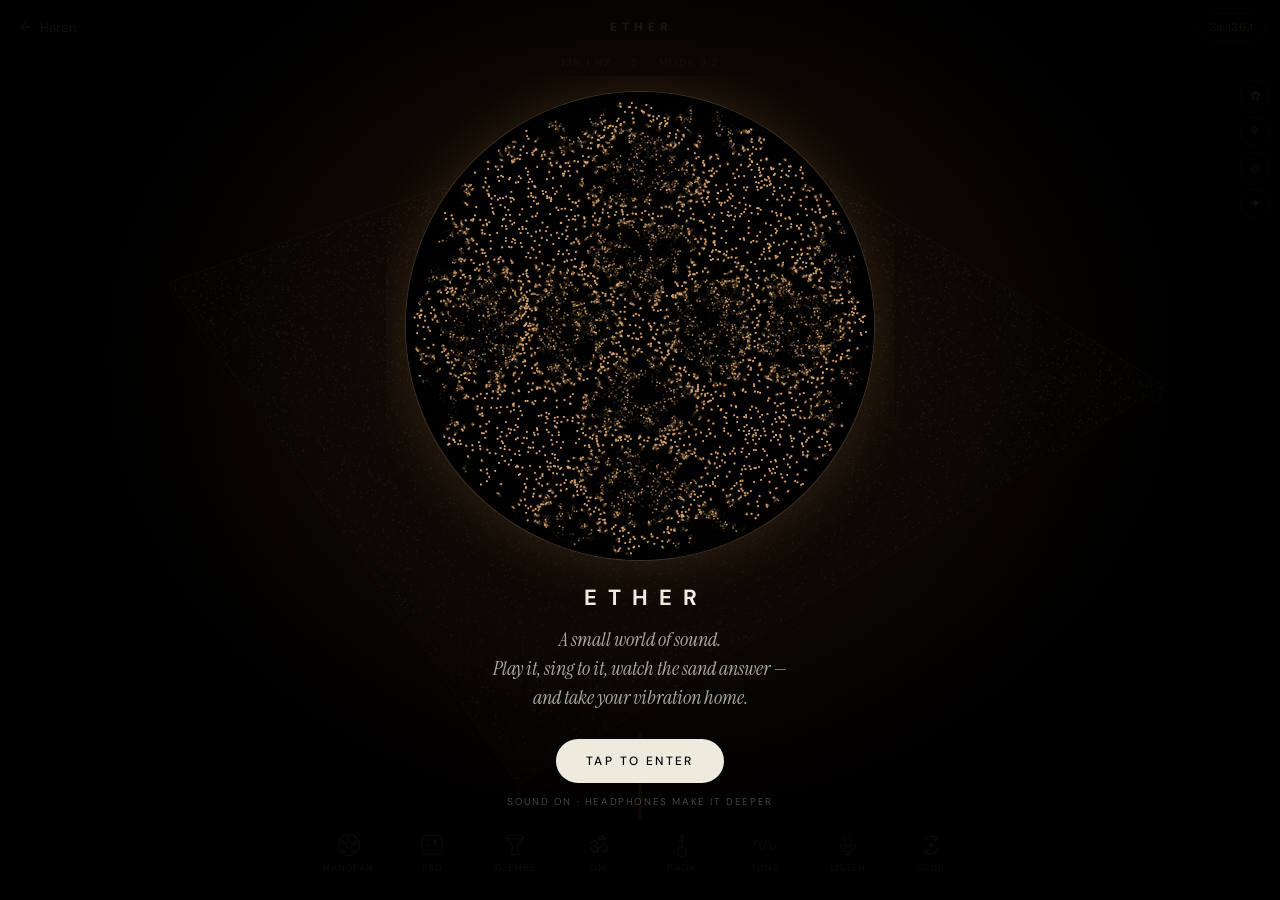
==== ether/index.html @ 3ab52f86 "Ether: 3D sand plate (WebGL), frequency picker, microphone cymatics, the ember that listens Co-Autho" ====
<!DOCTYPE html>
<html lang="en">
<head>
<meta charset="UTF-8">
<meta name="viewport" content="width=device-width,initial-scale=1,viewport-fit=cover,user-scalable=no">
<meta name="theme-color" content="#000000">
<meta name="apple-mobile-web-app-capable" content="yes">
<meta name="apple-mobile-web-app-status-bar-style" content="black-translucent">
<meta name="robots" content="noindex">
<title>Ether — a world of sound</title>
<link rel="preconnect" href="https://fonts.googleapis.com">
<link rel="preconnect" href="https://fonts.gstatic.com" crossorigin>
<link rel="preload" as="style" href="https://fonts.googleapis.com/css2?family=DM+Sans:opsz,wght@9..40,300;9..40,400;9..40,500&family=Instrument+Serif:ital@0;1&family=Syncopate:wght@400;700&display=swap">
<link href="https://fonts.googleapis.com/css2?family=DM+Sans:opsz,wght@9..40,300;9..40,400;9..40,500&family=Instrument+Serif:ital@0;1&family=Syncopate:wght@400;700&display=swap" rel="stylesheet" media="print" onload="this.media='all'">
<noscript><link href="https://fonts.googleapis.com/css2?family=DM+Sans:opsz,wght@9..40,300;9..40,400;9..40,500&family=Instrument+Serif:ital@0;1&family=Syncopate:wght@400;700&display=swap" rel="stylesheet"></noscript>
<link rel="stylesheet" href="ether.min.css?v=72e0893dd6">
</head>
<body>
<canvas id="cv"></canvas>
<canvas id="gl" aria-hidden="true"></canvas>

<header class="top">
  <a href="../" class="back" aria-label="Back to Haren's portfolio">
    <svg viewBox="0 0 24 24"><path d="M19 12H5M11 6l-6 6 6 6"/></svg><span>Haren</span>
  </a>
  <div class="brand">Ether</div>
  <button class="chip" id="saChip" aria-label="Tuning">Sa <b id="saHz">136.1</b></button>
</header>

<div class="readout" id="readout">
  <span id="roHz">—</span><i>·</i><span id="roSw">Sa</span><i>·</i><span id="roMode">mode 3:1</span>
</div>

<div class="layers" id="layers">
  <button data-l="flower" class="on" aria-label="Flower of life">✿</button>
  <button data-l="tree" class="on" aria-label="Golden tree">⚘</button>
  <button data-l="cym" class="on" aria-label="Sand plate" title="Sand plate">◎</button>
  <button data-l="pres" class="on" aria-label="The ember — listens and answers" title="The ember — listens and answers">✦</button>
</div>

<section class="sheet" id="sheet">

  <!-- HANDPAN -->
  <div class="panel" data-p="handpan">
    <div class="ph"><h2>Handpan</h2><p id="hpScale">Mayamalavagowla</p></div>
    <div class="hp" id="hp"></div>
  </div>

  <!-- SYNTH PAD -->
  <div class="panel" data-p="pad">
    <div class="ph"><h2>Synth Pad</h2><p>slide across — up is brighter</p></div>
    <div class="xy" id="xy"><div class="xy-cols" id="xyCols"></div></div>
  </div>

  <!-- DJEMBE -->
  <div class="panel" data-p="djembe">
    <div class="ph"><h2>Djembe</h2><p>bass · tone · slap</p></div>
    <div class="dj" id="dj">
      <div class="dj-slap"><span>slap</span></div>
      <div class="dj-tone"><span>tone</span></div>
      <div class="dj-bass"><span>bass</span></div>
    </div>
  </div>

  <!-- OM -->
  <div class="panel" data-p="om">
    <div class="ph"><h2>Om</h2><p>A · U · M — a breathing drone</p></div>
    <div class="om">
      <button class="om-btn" id="omBtn" aria-label="Play Om">ॐ</button>
      <div class="om-ctl">
        <label>Pitch <b id="omHz">136.1 Hz</b></label>
        <input type="range" id="omF" min="0" max="1000" value="500">
        <label>Breath <b id="omBr">7 s</b></label>
        <input type="range" id="omB" min="3" max="14" value="7" step="0.5">
        <label class="tog"><input type="checkbox" id="omBin"> Binaural <b id="omBeatL">7.83</b> <em>🎧</em></label>
      </div>
    </div>
    <div class="freqs" id="freqs"></div>
  </div>

  <!-- RAGA -->
  <div class="panel" data-p="raga">
    <div class="ph"><h2>Raga</h2><p id="ragaInfo">Melakarta 15</p></div>
    <div class="ragas" id="ragas"></div>
    <div class="swaras" id="swaras"></div>
    <div class="raga-row">
      <button class="pill" id="tanBtn">Tanpura</button>
      <button class="pill" id="aroBtn">Arohanam · Avarohanam</button>
    </div>
    <div class="sa-row">
      <span class="lbl">Sa</span>
      <div class="sa-chips" id="saChips"></div>
    </div>
    <input type="range" id="saFine" min="-50" max="50" value="0" aria-label="Fine tune Sa">
  </div>

  <!-- FREQUENCIES -->
  <div class="panel" data-p="tone">
    <div class="ph"><h2>Frequencies</h2><p id="toneInfo">mode 3:1</p></div>
    <div class="tone">
      <button class="tone-btn" id="toneBtn" aria-label="Play or stop the tone"><b id="toneHz">432</b><small id="toneState">Hz · tap to play</small></button>
      <div class="tone-ctl">
        <label class="sub-lbl" for="toneF">Any frequency · 20 – 2000 Hz</label>
        <input type="range" id="toneF" min="0" max="1000" value="667">
        <div class="tone-row">
          <button class="pill" id="toneDn" aria-label="One hertz lower">− 1</button>
          <button class="pill" id="toneUp" aria-label="One hertz higher">+ 1</button>
          <button class="pill" id="toneSweep">Sweep</button>
        </div>
      </div>
    </div>
    <div class="freqs" id="toneFreqs"></div>
    <div class="beat-row"><span class="sub-lbl">Brainwave beat 🎧</span><div class="sa-chips" id="beats"></div></div>
    <p class="fine">These meanings come from tradition, not medicine — notice what you feel. Below 150 Hz, use headphones.</p>
  </div>

  <!-- LISTEN (microphone) -->
  <div class="panel" data-p="mic">
    <div class="ph"><h2>Listen</h2><p>the sand follows any sound</p></div>
    <div class="mic">
      <button class="mic-btn" id="micBtn" aria-label="Turn the microphone on or off">
        <svg viewBox="0 0 24 24"><rect x="9" y="3" width="6" height="11" rx="3"/><path d="M5 11a7 7 0 0 0 14 0M12 18v3M9 21h6"/></svg><span id="micLbl">Listen</span>
      </button>
      <div class="mic-read">
        <div class="mic-hz" id="micHz">—</div>
        <div class="mic-note" id="micNote">Tap to begin</div>
        <div class="tuner" id="tuner"><i id="micNeedle"></i></div>
        <div class="meter"><i id="micLvl"></i></div>
      </div>
    </div>
    <p class="fine" id="micMsg">Tap the circle and allow the microphone. Sound never leaves your device.</p>
    <p class="fine">Sing a long note and watch it settle. Slide your voice and the figure morphs. The needle shows how close you are to the nearest swara of your raga.</p>
  </div>

  <!-- LOOP & RECORD -->
  <div class="panel" data-p="loop">
    <div class="ph"><h2>Loop</h2><p>layer it · record it · keep it</p></div>
    <div class="looper">
      <button class="loop-ring" id="layBtn" aria-label="Record a loop layer"><span id="loopRing"><i></i></span><b></b></button>
      <div class="loop-side">
        <div class="loop-lbl" id="layLbl">Record first layer</div>
        <div class="loop-len" id="loopLen"></div>
        <div class="loop-layers" id="loopLayers"></div>
        <div class="loop-row">
          <button class="pill" id="undoBtn" disabled>Undo</button>
          <button class="pill" id="clearBtn" disabled>Clear</button>
          <button class="pill save" id="saveLoopBtn" disabled>Save loop</button>
        </div>
      </div>
    </div>
    <div class="sess">
      <button class="rec" id="recBtn"><i></i><span id="recLbl">Record</span></button>
      <div><b id="recTime">0:00</b><small>Record everything you play — it saves to your phone when you stop.</small></div>
    </div>
    <div class="saves" id="saves"></div>
  </div>

</section>

<nav class="dock" id="dock">
  <button data-p="handpan" aria-label="Handpan"><svg viewBox="0 0 32 32"><ellipse cx="16" cy="16" rx="13" ry="13"/><circle cx="16" cy="16" r="4"/><circle cx="16" cy="7.5" r="2"/><circle cx="24" cy="13" r="2"/><circle cx="21.5" cy="23" r="2"/><circle cx="10.5" cy="23" r="2"/><circle cx="8" cy="13" r="2"/></svg><span>Handpan</span></button>
  <button data-p="pad" aria-label="Synth pad"><svg viewBox="0 0 32 32"><rect x="4" y="4" width="24" height="24" rx="4"/><path d="M12 4v24M20 4v24M4 16h24" opacity=".45"/><circle cx="20" cy="12" r="2.6" class="fill"/></svg><span>Pad</span></button>
  <button data-p="djembe" aria-label="Djembe"><svg viewBox="0 0 32 32"><ellipse cx="16" cy="6" rx="10" ry="2.6"/><path d="M6 6c0 6 6 8 7 12l-2 10h10l-2-10c1-4 7-6 7-12"/><path d="M9 9l4 4M23 9l-4 4" opacity=".5"/></svg><span>Djembe</span></button>
  <button data-p="om" aria-label="Om"><span class="om-g">ॐ</span><span>Om</span></button>
  <button data-p="raga" aria-label="Raga and tanpura"><svg viewBox="0 0 32 32"><circle cx="16" cy="24" r="6"/><path d="M16 18V3M13.5 6h5M13.5 10h5" /><path d="M14 24h4" opacity=".5"/></svg><span>Raga</span></button>
  <button data-p="tone" aria-label="Frequencies"><svg viewBox="0 0 32 32"><path d="M3 16c2.2-9 4.3-9 6.5 0s4.3 9 6.5 0 4.3-9 6.5 0 4.3 9 6.5 0"/></svg><span>Tone</span></button>
  <button data-p="mic" aria-label="Listen with the microphone"><svg viewBox="0 0 32 32"><rect x="12" y="4" width="8" height="14" rx="4"/><path d="M7 15a9 9 0 0 0 18 0M16 24v4M12 28h8"/></svg><span>Listen</span></button>
  <button data-p="loop" aria-label="Loop and record"><svg viewBox="0 0 32 32"><path d="M8 11a9 9 0 0 1 15.5-2.5M24 21a9 9 0 0 1-15.5 2.5"/><path d="M24 4v5h-5M8 28v-5h5"/><circle cx="16" cy="16" r="2.6" class="fill"/></svg><span>Loop</span></button>
</nav>

<div class="gate" id="gate">
  <div class="gate-in">
    <canvas class="gate-cym" id="gateCym" aria-hidden="true"></canvas>
    <h1>Ether</h1>
    <p>A small world of sound.<br>Play it, sing to it, watch the sand answer —<br>and take your vibration home.</p>
    <button id="enter">Tap to enter</button>
    <small>Sound on · headphones make it deeper</small>
  </div>
</div>

<div class="toast" id="toast" role="status"></div>
<script src="ether.min.js?v=9cca22ce4c"></script>
</body>
</html>
---- ether/ether.min.css ----
:root{--bg:#000;--card:#0E0E0E;--card2:#161616;--cream:#EDEBDD;--c72:rgba(237,235,221,.72);--c56:rgba(237,235,221,.56);--c34:rgba(237,235,221,.34);--line:rgba(237,235,221,.1);--line2:rgba(237,235,221,.18);--ember:#D08A45;--ember-lt:#EFA059;--glow:rgba(208,138,69,.16);--sans:"DM Sans",-apple-system,BlinkMacSystemFont,"Segoe UI",Roboto,sans-serif;--serif:"Instrument Serif",Georgia,serif;--wide:"Syncopate","DM Sans",sans-serif;--ease:cubic-bezier(.16,1,.3,1);--top: calc(54px + env(safe-area-inset-top)) ;--dock: calc(66px + env(safe-area-inset-bottom)) ;--sheet:min(46svh,400px)}*{margin:0;padding:0;box-sizing:border-box;-webkit-tap-highlight-color:transparent}html,body{height:100%;overflow:hidden;background:var(--bg);color:var(--cream);font-family:var(--sans);font-weight:300;-webkit-font-smoothing:antialiased;overscroll-behavior:none;-webkit-user-select:none;user-select:none}button{font-family:inherit;color:inherit;background:none;border:0;cursor:pointer}#cv{position:fixed;inset:0;width:100%;height:100%;display:block;touch-action:none;cursor:grab}#cv:active{cursor:grabbing}#gl{position:fixed;inset:0;width:100%;height:100%;display:block;pointer-events:none}.top{position:fixed;top:0;left:0;right:0;z-index:10;height:var(--top);padding:env(safe-area-inset-top) 14px 0;display:flex;align-items:center;justify-content:space-between;background:linear-gradient(to bottom,rgba(0,0,0,.75),transparent)}.back{display:flex;align-items:center;gap:6px;color:var(--c72);text-decoration:none;font-size:13px;font-weight:500;padding:8px 4px}.back svg{width:16px;height:16px;stroke:currentColor;fill:none;stroke-width:2}.brand{font-family:var(--wide);font-weight:700;letter-spacing:.42em;font-size:12px;text-transform:uppercase;padding-left:.42em;color:var(--cream)}.chip{font-size:11px;letter-spacing:.06em;color:var(--c72);border:1px solid var(--line2);border-radius:999px;padding:6px 11px}.chip b{color:var(--ember-lt);font-weight:500}.readout{position:fixed;left:50%;transform:translate(-50%);top:calc(var(--top) + 2px);z-index:9;font-size:10.5px;letter-spacing:.16em;text-transform:uppercase;color:var(--c56);white-space:nowrap;display:flex;gap:8px;align-items:center;pointer-events:none}.readout i{font-style:normal;opacity:.4}.readout #roHz{color:var(--ember-lt)}.layers{position:fixed;right:10px;top:calc(var(--top) + 26px);z-index:9;display:flex;flex-direction:column;gap:6px}.layers button{width:30px;height:30px;border-radius:50%;border:1px solid var(--line);color:var(--c34);font-size:13px;background:#00000059;transition:all .3s}.layers button.on{color:var(--ember-lt);border-color:#d08a4573}.dock{position:fixed;left:0;right:0;bottom:0;z-index:20;height:var(--dock);padding:6px 6px env(safe-area-inset-bottom);display:grid;grid-template-columns:repeat(8,1fr);background:#000000db;backdrop-filter:blur(16px);-webkit-backdrop-filter:blur(16px);border-top:1px solid var(--line)}.dock button{position:relative;display:flex;flex-direction:column;align-items:center;justify-content:center;gap:4px;color:var(--c56);font-size:9.5px;letter-spacing:.1em;text-transform:uppercase;font-weight:500;border-radius:12px;transition:color .25s,background .25s}.dock svg{width:26px;height:26px;fill:none;stroke:currentColor;stroke-width:1.4;stroke-linecap:round;stroke-linejoin:round}.dock svg .fill{fill:currentColor;stroke:none}.dock .om-g{font-size:23px;line-height:26px;height:26px;font-weight:400;letter-spacing:0;text-transform:none}.dock button.on{color:var(--ember-lt);background:var(--glow)}.dock button.live:after{content:"";position:absolute;top:8px;left:calc(50% + 12px);width:5px;height:5px;border-radius:50%;background:var(--ember-lt);box-shadow:0 0 8px var(--ember-lt)}.sheet{position:fixed;left:0;right:0;bottom:var(--dock);z-index:15;height:var(--sheet);background:linear-gradient(to bottom,#0a0a0ad1,#060606f5);backdrop-filter:blur(18px);-webkit-backdrop-filter:blur(18px);border-top:1px solid var(--line);border-radius:22px 22px 0 0;transform:translateY(calc(100% + var(--dock)));transition:transform .5s var(--ease)}.sheet.open{transform:none}.panel{position:absolute;inset:0;padding:16px 16px 12px;display:none;flex-direction:column;gap:12px;overflow-y:auto}.panel.on{display:flex}.ph{display:flex;align-items:baseline;justify-content:space-between;gap:10px}.ph h2{font-family:var(--serif);font-style:italic;font-weight:400;font-size:24px;letter-spacing:-.01em}.ph p{font-size:10.5px;letter-spacing:.14em;text-transform:uppercase;color:var(--c56);text-align:right}.pill{border:1px solid var(--line2);border-radius:999px;padding:9px 14px;font-size:11px;letter-spacing:.12em;text-transform:uppercase;font-weight:500;color:var(--c72);transition:all .25s}.pill.on{background:var(--cream);color:#000;border-color:var(--cream)}.hp{position:relative;flex:none;margin:0 auto;border-radius:50%;background:radial-gradient(circle at 40% 35%,#2a2620,#14120f 60%,#0a0908);box-shadow:inset 0 0 0 1px #edebdd14,inset 0 -14px 40px #0009,0 20px 50px -20px #000000e6;touch-action:none}.hp button{position:absolute;transform:translate(-50%,-50%);border-radius:50%;background:radial-gradient(circle at 40% 35%,#3a342b,#1c1915);box-shadow:inset 0 1px #ffffff14,inset 0 0 0 1px #d08a4538;display:flex;align-items:center;justify-content:center;font-size:11px;letter-spacing:.08em;color:var(--c72);transition:box-shadow .5s,background .5s,color .3s;touch-action:none}.hp button.hit{background:radial-gradient(circle at 40% 35%,#6b4a22,#2a1d10);color:var(--cream);box-shadow:inset 0 0 0 1px var(--ember),0 0 26px #d08a458c;transition:none}.hp button.ding{font-size:13px;color:var(--ember-lt)}.xy{position:relative;flex:1;min-height:0;border-radius:16px;overflow:hidden;touch-action:none;background:linear-gradient(to top,#0b0b0b,#1a1510);box-shadow:inset 0 0 0 1px var(--line)}.xy-cols{position:absolute;inset:0;display:flex}.xy-cols div{flex:1;border-right:1px solid rgba(237,235,221,.05);display:flex;align-items:flex-end;justify-content:center;padding-bottom:6px;font-size:9px;letter-spacing:.06em;color:var(--c34)}.xy-cols div.sa{color:var(--ember);background:#d08a450a}.xy .dot{position:absolute;width:46px;height:46px;margin:-23px 0 0 -23px;border-radius:50%;pointer-events:none;background:radial-gradient(circle,rgba(239,160,89,.9),rgba(208,138,69,.2) 50%,transparent 70%)}.dj{position:relative;flex:none;margin:0 auto;border-radius:50%;touch-action:none}.dj>div{position:absolute;border-radius:50%;display:flex;justify-content:center;pointer-events:none}.dj span{font-size:9px;letter-spacing:.2em;text-transform:uppercase;color:var(--c34);margin-top:6%}.dj-slap{inset:0;background:radial-gradient(circle,#2b2116 60%,#1a130c);box-shadow:inset 0 0 0 3px #3b2a18,inset 0 0 0 7px #120d08}.dj-tone{inset:15%;background:radial-gradient(circle,#3a2d1f,#2c2117);box-shadow:inset 0 0 0 1px #edebdd0f}.dj-bass{inset:36%;background:radial-gradient(circle at 45% 40%,#4a3a28,#33281c);align-items:center}.dj-bass span{margin:0}.dj .rip{position:absolute;border-radius:50%;border:1.5px solid var(--ember-lt);pointer-events:none;animation:rip .7s var(--ease) forwards}@keyframes rip{0%{width:10px;height:10px;opacity:.9}to{width:160px;height:160px;opacity:0}}.om{display:flex;gap:16px;align-items:center}.om-btn{width:112px;height:112px;flex-shrink:0;border-radius:50%;font-size:56px;line-height:1;color:var(--c72);border:1px solid var(--line2);background:radial-gradient(circle,#1a1510,#0a0908);transition:all .4s}.om-btn.on{color:var(--ember-lt);border-color:var(--ember);box-shadow:0 0 40px #d08a4559;animation:breathe var(--br,7s) ease-in-out infinite}@keyframes breathe{50%{box-shadow:0 0 70px #d08a4599;transform:scale(1.04)}}.om-ctl{flex:1;display:flex;flex-direction:column;gap:6px;min-width:0}.om-ctl label,.sa-row .lbl{font-size:10px;letter-spacing:.16em;text-transform:uppercase;color:var(--c56);display:flex;justify-content:space-between;gap:6px}.om-ctl label b{color:var(--ember-lt);font-weight:500}.om-ctl .tog{justify-content:flex-start;align-items:center;margin-top:4px}.om-ctl .tog em{font-style:normal;opacity:.6;margin-left:auto}.freqs,.ragas,.sa-chips{display:flex;gap:6px;overflow-x:auto;scrollbar-width:none;padding-bottom:2px}.freqs::-webkit-scrollbar,.ragas::-webkit-scrollbar,.sa-chips::-webkit-scrollbar{display:none}.freqs button,.ragas button,.sa-chips button{flex-shrink:0;border:1px solid var(--line2);border-radius:12px;padding:8px 11px;text-align:left;color:var(--c72);transition:all .25s}.freqs button b,.ragas button b{display:block;font-size:12.5px;font-weight:500;color:var(--cream);letter-spacing:-.01em}.freqs button small,.ragas button small{font-size:9.5px;letter-spacing:.08em;color:var(--c56)}.freqs button.on,.ragas button.on,.sa-chips button.on{border-color:var(--ember);background:var(--glow)}.sa-chips button{font-size:12px;padding:7px 11px;border-radius:999px}.swaras{display:flex;gap:4px;justify-content:space-between}.swaras button{flex:1;height:44px;border-radius:10px;border:1px solid var(--line);font-size:12px;font-weight:500;color:var(--c72);transition:all .2s}.swaras button.hit{background:var(--ember);color:#000;border-color:var(--ember);transition:none}.raga-row{display:flex;gap:8px}.raga-row .pill{flex:1}.sa-row{display:flex;align-items:center;gap:10px}.sa-row .lbl{flex-shrink:0}.mic{display:flex;gap:16px;align-items:center}.mic-btn{width:112px;height:112px;flex-shrink:0;border-radius:50%;border:1px solid var(--line2);display:flex;flex-direction:column;align-items:center;justify-content:center;gap:6px;font-size:9.5px;letter-spacing:.12em;text-transform:uppercase;color:var(--c72);background:radial-gradient(circle,#1a1510,#0a0908);transition:all .3s}.mic-btn svg{width:30px;height:30px;fill:none;stroke:currentColor;stroke-width:1.5;stroke-linecap:round}.mic-btn.on{color:var(--ember-lt);border-color:var(--ember);box-shadow:0 0 40px #d08a4559}.mic-read{flex:1;min-width:0}.mic-hz{font-family:var(--wide);font-size:22px;font-weight:700;letter-spacing:.02em}.mic-note{font-size:13px;color:var(--c72);margin:4px 0 10px}.meter{height:4px;border-radius:2px;background:var(--line);overflow:hidden}.meter i{display:block;height:100%;width:0;background:linear-gradient(90deg,var(--ember),var(--ember-lt));transition:width .08s}.fine{font-size:11px;color:var(--c34);line-height:1.5}input[type=range]{-webkit-appearance:none;appearance:none;width:100%;height:28px;background:transparent}input[type=range]::-webkit-slider-runnable-track{height:2px;background:var(--line2);border-radius:2px}input[type=range]::-moz-range-track{height:2px;background:var(--line2)}input[type=range]::-webkit-slider-thumb{-webkit-appearance:none;width:20px;height:20px;border-radius:50%;margin-top:-9px;background:var(--cream);box-shadow:0 0 0 4px #d08a4540}input[type=range]::-moz-range-thumb{width:20px;height:20px;border-radius:50%;border:0;background:var(--cream)}input[type=checkbox]{accent-color:var(--ember);width:16px;height:16px}.gate{position:fixed;inset:0;z-index:50;display:flex;align-items:center;justify-content:center;text-align:center;background:radial-gradient(ellipse at 50% 40%,rgba(208,138,69,.12),transparent 60%),#000000eb;transition:opacity .9s var(--ease),visibility 0s .9s}.gate.gone{opacity:0;visibility:hidden}.gate-in{padding:max(16px,env(safe-area-inset-top)) 20px max(16px,env(safe-area-inset-bottom));max-width:min(560px,100%);max-height:100svh;overflow-y:auto;display:flex;flex-direction:column;align-items:center;justify-content:center}.gate-om{font-size:84px;color:var(--ember-lt);line-height:1;text-shadow:0 0 40px rgba(208,138,69,.5);animation:breathe 6s ease-in-out infinite}.gate h1{font-family:var(--wide);font-weight:700;letter-spacing:.5em;padding-left:.5em;font-size:clamp(16px,2.6vh,22px);margin:clamp(12px,2.6vh,26px) 0 clamp(8px,1.4vh,14px);text-transform:uppercase}.gate p{font-family:var(--serif);font-style:italic;font-size:clamp(15px,2.3vh,20px);line-height:1.45;color:var(--c72);max-width:340px}.gate button{margin:clamp(14px,3vh,28px) 0 clamp(8px,1.4vh,12px);background:var(--cream);color:#000;border-radius:999px;padding:14px 30px;font-size:12px;letter-spacing:.2em;text-transform:uppercase;font-weight:500}.gate small{display:block;font-size:10px;letter-spacing:.16em;text-transform:uppercase;color:var(--c34)}@media (min-width:900px){:root{--sheet:440px}.sheet{left:auto;right:20px;bottom:calc(var(--dock) + 14px);width:420px;border-radius:22px;border:1px solid var(--line)}.dock{left:50%;right:auto;transform:translate(-50%);width:680px;bottom:14px;border-radius:20px;border:1px solid var(--line);padding-bottom:6px;height:66px}.sheet{bottom:94px}.sheet:not(.open){transform:translate(calc(100% + 40px))}}@media (max-height:640px){:root{--sheet:min(50svh,320px)}.om-btn,.mic-btn{width:92px;height:92px}.om-btn{font-size:46px}}.gate-cym{display:block;flex-shrink:0;margin:0 auto;border-radius:50%;width:min(74vw,42svh,440px);height:min(74vw,42svh,440px);box-shadow:0 0 0 1px #edebdd24,0 0 60px #d08a452e}@media (min-width:900px){.gate-cym{width:min(52vh,40vw,500px);height:min(52vh,40vw,500px)}}@media (max-height:560px){.gate-cym{width:min(60vw,38svh);height:min(60vw,38svh)}.gate small{display:none}}.ph .fs{width:34px;height:34px;border-radius:50%;border:1px solid var(--line2);color:var(--c72);flex-shrink:0;display:flex;align-items:center;justify-content:center;margin-left:auto;transition:all .25s}.ph .fs:hover,.ph .fs:active{color:var(--ember-lt);border-color:var(--ember)}.ph .fs svg{width:15px;height:15px;fill:none;stroke:currentColor;stroke-width:1.8;stroke-linecap:round}.ph{align-items:center}.ph p{flex:1}body.full .sheet{height:calc(100svh - var(--top) - var(--dock));border-radius:18px 18px 0 0}body.full .readout,body.full .layers{opacity:0;pointer-events:none}body.full .xy-cols div{font-size:11px}body.full .om-btn,body.full .mic-btn{width:150px;height:150px;font-size:76px}@media (min-width:900px){body.full .sheet{left:20px;right:20px;width:auto;height:calc(100svh - var(--top) - 110px);border-radius:22px}}.looper{display:flex;gap:16px;align-items:center}.loop-ring{position:relative;width:112px;height:112px;flex-shrink:0;border-radius:50%;border:1px solid var(--line2);background:radial-gradient(circle,#1a1510,#0a0908);transition:box-shadow .3s,border-color .3s}.loop-ring span{position:absolute;inset:6px;border-radius:50%;background:conic-gradient(var(--ember) calc(var(--p,0)*1turn),rgba(237,235,221,.06) 0);-webkit-mask:radial-gradient(circle,transparent 62%,#000 63%);mask:radial-gradient(circle,transparent 62%,#000 63%)}.loop-ring b{position:absolute;left:50%;top:50%;width:30px;height:30px;margin:-15px 0 0 -15px;border-radius:50%;background:#c0392b;box-shadow:0 0 0 4px #c0392b2e;transition:all .3s}.loop-ring.on{border-color:#c0392b;box-shadow:0 0 40px #c0392b73}.loop-ring.on b{border-radius:6px;width:24px;height:24px;margin:-12px 0 0 -12px;animation:recPulse 1s ease-in-out infinite}@keyframes recPulse{50%{opacity:.45}}.loop-side{flex:1;min-width:0;display:flex;flex-direction:column;gap:7px}.loop-lbl{font-size:13px;color:var(--cream);font-weight:500}.loop-len{font-size:10px;letter-spacing:.16em;text-transform:uppercase;color:var(--ember-lt);min-height:12px}.loop-layers{display:flex;flex-wrap:wrap;gap:5px}.lay{display:flex;align-items:center;gap:6px;font-size:11px;padding:6px 10px;border-radius:999px;border:1px solid rgba(208,138,69,.45);color:var(--cream)}.lay i{width:6px;height:6px;border-radius:50%;background:var(--ember-lt);box-shadow:0 0 6px var(--ember-lt)}.lay.muted{opacity:.4}.lay.muted i{background:var(--c34);box-shadow:none}.loop-row{display:flex;gap:6px}.loop-row .pill{padding:8px 11px;font-size:10px}.loop-row .pill:disabled{opacity:.3}.loop-row .pill.save{border-color:var(--ember);color:var(--ember-lt)}.sess{display:flex;gap:14px;align-items:center;padding:12px;border:1px solid var(--line);border-radius:14px}.rec{display:flex;align-items:center;gap:8px;padding:11px 16px;border-radius:999px;border:1px solid var(--line2);font-size:11px;letter-spacing:.14em;text-transform:uppercase;font-weight:500;color:var(--cream);flex-shrink:0}.rec i{width:10px;height:10px;border-radius:50%;background:#c0392b}.rec.on{border-color:#c0392b;background:#c0392b24}.rec.on i{animation:recPulse 1s infinite}.sess b{display:block;font-family:var(--wide);font-size:15px;letter-spacing:.04em}.sess small{display:block;font-size:10.5px;line-height:1.45;color:var(--c56);margin-top:2px}.saves{display:flex;flex-direction:column;gap:5px}.saved{display:flex;justify-content:space-between;gap:10px;font-size:11px;color:var(--c72);padding:7px 10px;border-radius:10px;background:#d08a4512}.saved span{overflow:hidden;text-overflow:ellipsis;white-space:nowrap}.saved small{flex-shrink:0;color:var(--c34)}.toast{position:fixed;left:50%;bottom:calc(var(--dock) + 14px);transform:translate(-50%,10px);z-index:60;max-width:90vw;background:#14120ff2;border:1px solid rgba(208,138,69,.45);color:var(--cream);font-size:12px;padding:10px 14px;border-radius:12px;opacity:0;pointer-events:none;transition:all .35s var(--ease);white-space:nowrap;overflow:hidden;text-overflow:ellipsis}.toast.on{opacity:1;transform:translate(-50%)}@media (max-width:520px){.dock{padding-left:2px;padding-right:2px}.dock button{font-size:8px;letter-spacing:.03em;gap:3px}.dock svg{width:23px;height:23px}.dock .om-g{font-size:20px}}.tone{display:flex;gap:16px;align-items:center}.tone-btn{width:112px;height:112px;flex-shrink:0;border-radius:50%;border:1px solid var(--line2);display:flex;flex-direction:column;align-items:center;justify-content:center;gap:5px;background:radial-gradient(circle,#1a1510,#0a0908);color:var(--c56);transition:all .4s}.tone-btn b{font-family:var(--wide);font-size:21px;font-weight:700;letter-spacing:0;color:var(--cream);line-height:1}.tone-btn small{font-size:8.5px;letter-spacing:.12em;text-transform:uppercase;font-weight:500}.tone-btn.on{border-color:var(--ember);color:var(--ember-lt);box-shadow:0 0 40px #d08a4559;animation:breathe 7s ease-in-out infinite}.tone-btn.on b{color:var(--ember-lt)}.tone-ctl{flex:1;min-width:0;display:flex;flex-direction:column;gap:5px}.sub-lbl{font-size:10px;letter-spacing:.16em;text-transform:uppercase;color:var(--c56);flex-shrink:0}.tone-row{display:flex;gap:6px}.tone-row .pill{flex:1;padding:8px 6px;font-size:10px;white-space:nowrap}.tone-row .pill.on{background:var(--glow);color:var(--ember-lt);border-color:var(--ember)}.beat-row{display:flex;align-items:center;gap:10px}.beat-row .sa-chips button{font-size:11px;padding:6px 10px}.mic-btn span{display:block}.mic-btn.on{animation:breathe 4s ease-in-out infinite}.tuner{position:relative;height:8px;border-radius:4px;background:var(--line);margin:2px 0 10px}.tuner:before{content:"";position:absolute;left:50%;top:-3px;width:1px;height:14px;background:var(--c34)}.tuner i{position:absolute;left:50%;top:-4px;width:4px;height:16px;margin-left:-2px;border-radius:2px;background:var(--c56);transition:left .14s,background .2s,box-shadow .2s}.tuner.ok i{background:var(--ember-lt);box-shadow:0 0 12px var(--ember-lt)}.mic-hz{font-size:20px}body.full .tone-btn{width:150px;height:150px}body.full .tone-btn b{font-size:28px}@media (max-height:640px){.tone-btn{width:92px;height:92px}.tone-btn b{font-size:18px}}
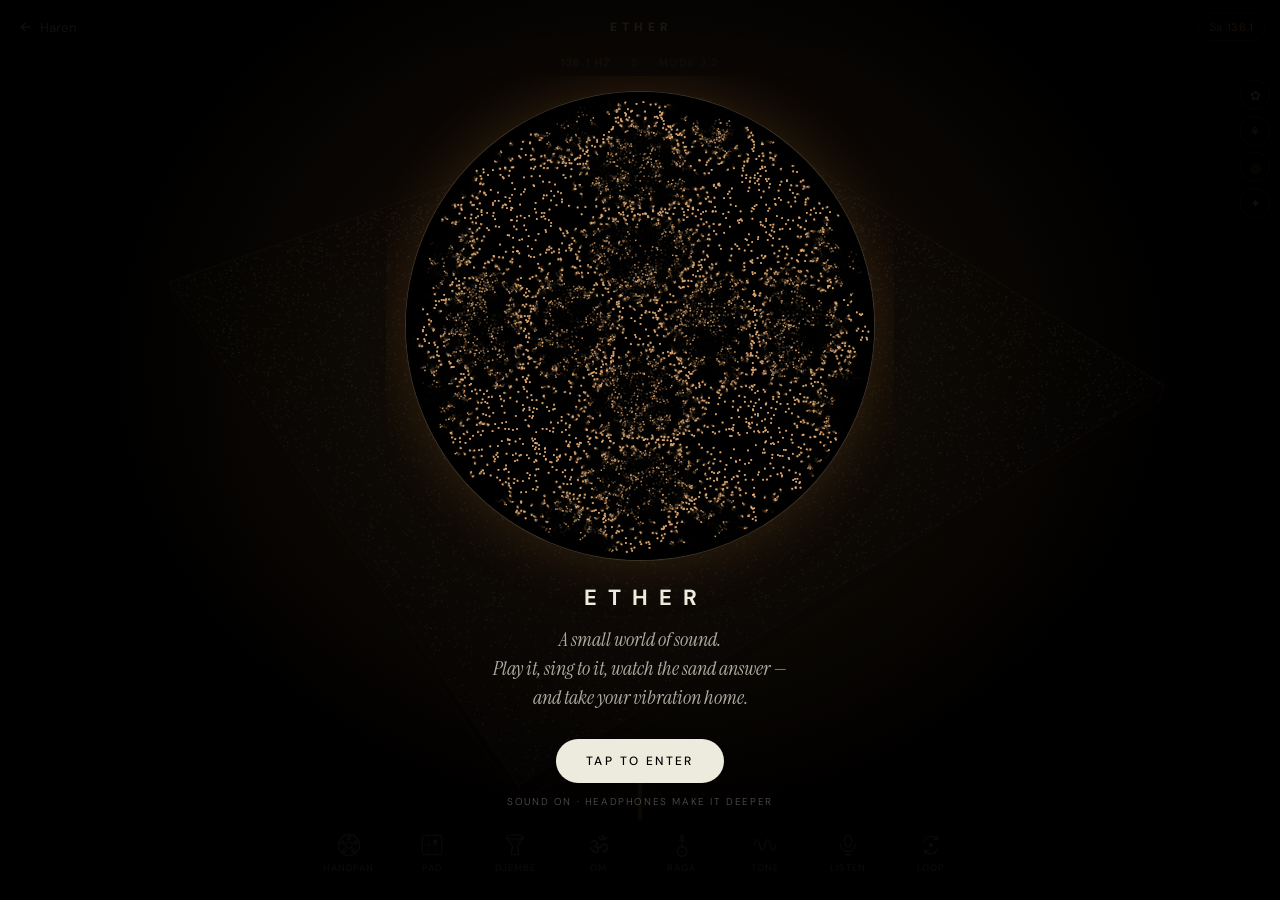
==== commit cac43806: "Ether: singing glass plate (touch and drag to play), tuning visualiser in Listen, finer sand on phon" ====
--- a/ether/index.html
+++ b/ether/index.html
@@ -13,7 +13,7 @@
 <link rel="preload" as="style" href="https://fonts.googleapis.com/css2?family=DM+Sans:opsz,wght@9..40,300;9..40,400;9..40,500&family=Instrument+Serif:ital@0;1&family=Syncopate:wght@400;700&display=swap">
 <link href="https://fonts.googleapis.com/css2?family=DM+Sans:opsz,wght@9..40,300;9..40,400;9..40,500&family=Instrument+Serif:ital@0;1&family=Syncopate:wght@400;700&display=swap" rel="stylesheet" media="print" onload="this.media='all'">
 <noscript><link href="https://fonts.googleapis.com/css2?family=DM+Sans:opsz,wght@9..40,300;9..40,400;9..40,500&family=Instrument+Serif:ital@0;1&family=Syncopate:wght@400;700&display=swap" rel="stylesheet"></noscript>
-<link rel="stylesheet" href="ether.min.css?v=72e0893dd6">
+<link rel="stylesheet" href="ether.min.css?v=9f8510a56f">
 </head>
 <body>
 <canvas id="cv"></canvas>
@@ -128,8 +128,11 @@
         <div class="meter"><i id="micLvl"></i></div>
       </div>
     </div>
+    <div class="spec-wrap">
+      <canvas class="spec" id="micSpec" aria-label="Tuning visualiser: the frequencies being heard"></canvas>
+      <div class="spec-ax"><span>Low · 55 Hz</span><span>S = your Sa · ticks = your raga</span><span>1760 Hz · High</span></div>
+    </div>
     <p class="fine" id="micMsg">Tap the circle and allow the microphone. Sound never leaves your device.</p>
-    <p class="fine">Sing a long note and watch it settle. Slide your voice and the figure morphs. The needle shows how close you are to the nearest swara of your raga.</p>
   </div>
 
   <!-- LOOP & RECORD -->
@@ -179,6 +182,6 @@
 </div>
 
 <div class="toast" id="toast" role="status"></div>
-<script src="ether.min.js?v=9cca22ce4c"></script>
+<script src="ether.min.js?v=3c7dd8a26f"></script>
 </body>
 </html>
--- a/ether/ether.min.css
+++ b/ether/ether.min.css
@@ -1 +1 @@
-:root{--bg:#000;--card:#0E0E0E;--card2:#161616;--cream:#EDEBDD;--c72:rgba(237,235,221,.72);--c56:rgba(237,235,221,.56);--c34:rgba(237,235,221,.34);--line:rgba(237,235,221,.1);--line2:rgba(237,235,221,.18);--ember:#D08A45;--ember-lt:#EFA059;--glow:rgba(208,138,69,.16);--sans:"DM Sans",-apple-system,BlinkMacSystemFont,"Segoe UI",Roboto,sans-serif;--serif:"Instrument Serif",Georgia,serif;--wide:"Syncopate","DM Sans",sans-serif;--ease:cubic-bezier(.16,1,.3,1);--top: calc(54px + env(safe-area-inset-top)) ;--dock: calc(66px + env(safe-area-inset-bottom)) ;--sheet:min(46svh,400px)}*{margin:0;padding:0;box-sizing:border-box;-webkit-tap-highlight-color:transparent}html,body{height:100%;overflow:hidden;background:var(--bg);color:var(--cream);font-family:var(--sans);font-weight:300;-webkit-font-smoothing:antialiased;overscroll-behavior:none;-webkit-user-select:none;user-select:none}button{font-family:inherit;color:inherit;background:none;border:0;cursor:pointer}#cv{position:fixed;inset:0;width:100%;height:100%;display:block;touch-action:none;cursor:grab}#cv:active{cursor:grabbing}#gl{position:fixed;inset:0;width:100%;height:100%;display:block;pointer-events:none}.top{position:fixed;top:0;left:0;right:0;z-index:10;height:var(--top);padding:env(safe-area-inset-top) 14px 0;display:flex;align-items:center;justify-content:space-between;background:linear-gradient(to bottom,rgba(0,0,0,.75),transparent)}.back{display:flex;align-items:center;gap:6px;color:var(--c72);text-decoration:none;font-size:13px;font-weight:500;padding:8px 4px}.back svg{width:16px;height:16px;stroke:currentColor;fill:none;stroke-width:2}.brand{font-family:var(--wide);font-weight:700;letter-spacing:.42em;font-size:12px;text-transform:uppercase;padding-left:.42em;color:var(--cream)}.chip{font-size:11px;letter-spacing:.06em;color:var(--c72);border:1px solid var(--line2);border-radius:999px;padding:6px 11px}.chip b{color:var(--ember-lt);font-weight:500}.readout{position:fixed;left:50%;transform:translate(-50%);top:calc(var(--top) + 2px);z-index:9;font-size:10.5px;letter-spacing:.16em;text-transform:uppercase;color:var(--c56);white-space:nowrap;display:flex;gap:8px;align-items:center;pointer-events:none}.readout i{font-style:normal;opacity:.4}.readout #roHz{color:var(--ember-lt)}.layers{position:fixed;right:10px;top:calc(var(--top) + 26px);z-index:9;display:flex;flex-direction:column;gap:6px}.layers button{width:30px;height:30px;border-radius:50%;border:1px solid var(--line);color:var(--c34);font-size:13px;background:#00000059;transition:all .3s}.layers button.on{color:var(--ember-lt);border-color:#d08a4573}.dock{position:fixed;left:0;right:0;bottom:0;z-index:20;height:var(--dock);padding:6px 6px env(safe-area-inset-bottom);display:grid;grid-template-columns:repeat(8,1fr);background:#000000db;backdrop-filter:blur(16px);-webkit-backdrop-filter:blur(16px);border-top:1px solid var(--line)}.dock button{position:relative;display:flex;flex-direction:column;align-items:center;justify-content:center;gap:4px;color:var(--c56);font-size:9.5px;letter-spacing:.1em;text-transform:uppercase;font-weight:500;border-radius:12px;transition:color .25s,background .25s}.dock svg{width:26px;height:26px;fill:none;stroke:currentColor;stroke-width:1.4;stroke-linecap:round;stroke-linejoin:round}.dock svg .fill{fill:currentColor;stroke:none}.dock .om-g{font-size:23px;line-height:26px;height:26px;font-weight:400;letter-spacing:0;text-transform:none}.dock button.on{color:var(--ember-lt);background:var(--glow)}.dock button.live:after{content:"";position:absolute;top:8px;left:calc(50% + 12px);width:5px;height:5px;border-radius:50%;background:var(--ember-lt);box-shadow:0 0 8px var(--ember-lt)}.sheet{position:fixed;left:0;right:0;bottom:var(--dock);z-index:15;height:var(--sheet);background:linear-gradient(to bottom,#0a0a0ad1,#060606f5);backdrop-filter:blur(18px);-webkit-backdrop-filter:blur(18px);border-top:1px solid var(--line);border-radius:22px 22px 0 0;transform:translateY(calc(100% + var(--dock)));transition:transform .5s var(--ease)}.sheet.open{transform:none}.panel{position:absolute;inset:0;padding:16px 16px 12px;display:none;flex-direction:column;gap:12px;overflow-y:auto}.panel.on{display:flex}.ph{display:flex;align-items:baseline;justify-content:space-between;gap:10px}.ph h2{font-family:var(--serif);font-style:italic;font-weight:400;font-size:24px;letter-spacing:-.01em}.ph p{font-size:10.5px;letter-spacing:.14em;text-transform:uppercase;color:var(--c56);text-align:right}.pill{border:1px solid var(--line2);border-radius:999px;padding:9px 14px;font-size:11px;letter-spacing:.12em;text-transform:uppercase;font-weight:500;color:var(--c72);transition:all .25s}.pill.on{background:var(--cream);color:#000;border-color:var(--cream)}.hp{position:relative;flex:none;margin:0 auto;border-radius:50%;background:radial-gradient(circle at 40% 35%,#2a2620,#14120f 60%,#0a0908);box-shadow:inset 0 0 0 1px #edebdd14,inset 0 -14px 40px #0009,0 20px 50px -20px #000000e6;touch-action:none}.hp button{position:absolute;transform:translate(-50%,-50%);border-radius:50%;background:radial-gradient(circle at 40% 35%,#3a342b,#1c1915);box-shadow:inset 0 1px #ffffff14,inset 0 0 0 1px #d08a4538;display:flex;align-items:center;justify-content:center;font-size:11px;letter-spacing:.08em;color:var(--c72);transition:box-shadow .5s,background .5s,color .3s;touch-action:none}.hp button.hit{background:radial-gradient(circle at 40% 35%,#6b4a22,#2a1d10);color:var(--cream);box-shadow:inset 0 0 0 1px var(--ember),0 0 26px #d08a458c;transition:none}.hp button.ding{font-size:13px;color:var(--ember-lt)}.xy{position:relative;flex:1;min-height:0;border-radius:16px;overflow:hidden;touch-action:none;background:linear-gradient(to top,#0b0b0b,#1a1510);box-shadow:inset 0 0 0 1px var(--line)}.xy-cols{position:absolute;inset:0;display:flex}.xy-cols div{flex:1;border-right:1px solid rgba(237,235,221,.05);display:flex;align-items:flex-end;justify-content:center;padding-bottom:6px;font-size:9px;letter-spacing:.06em;color:var(--c34)}.xy-cols div.sa{color:var(--ember);background:#d08a450a}.xy .dot{position:absolute;width:46px;height:46px;margin:-23px 0 0 -23px;border-radius:50%;pointer-events:none;background:radial-gradient(circle,rgba(239,160,89,.9),rgba(208,138,69,.2) 50%,transparent 70%)}.dj{position:relative;flex:none;margin:0 auto;border-radius:50%;touch-action:none}.dj>div{position:absolute;border-radius:50%;display:flex;justify-content:center;pointer-events:none}.dj span{font-size:9px;letter-spacing:.2em;text-transform:uppercase;color:var(--c34);margin-top:6%}.dj-slap{inset:0;background:radial-gradient(circle,#2b2116 60%,#1a130c);box-shadow:inset 0 0 0 3px #3b2a18,inset 0 0 0 7px #120d08}.dj-tone{inset:15%;background:radial-gradient(circle,#3a2d1f,#2c2117);box-shadow:inset 0 0 0 1px #edebdd0f}.dj-bass{inset:36%;background:radial-gradient(circle at 45% 40%,#4a3a28,#33281c);align-items:center}.dj-bass span{margin:0}.dj .rip{position:absolute;border-radius:50%;border:1.5px solid var(--ember-lt);pointer-events:none;animation:rip .7s var(--ease) forwards}@keyframes rip{0%{width:10px;height:10px;opacity:.9}to{width:160px;height:160px;opacity:0}}.om{display:flex;gap:16px;align-items:center}.om-btn{width:112px;height:112px;flex-shrink:0;border-radius:50%;font-size:56px;line-height:1;color:var(--c72);border:1px solid var(--line2);background:radial-gradient(circle,#1a1510,#0a0908);transition:all .4s}.om-btn.on{color:var(--ember-lt);border-color:var(--ember);box-shadow:0 0 40px #d08a4559;animation:breathe var(--br,7s) ease-in-out infinite}@keyframes breathe{50%{box-shadow:0 0 70px #d08a4599;transform:scale(1.04)}}.om-ctl{flex:1;display:flex;flex-direction:column;gap:6px;min-width:0}.om-ctl label,.sa-row .lbl{font-size:10px;letter-spacing:.16em;text-transform:uppercase;color:var(--c56);display:flex;justify-content:space-between;gap:6px}.om-ctl label b{color:var(--ember-lt);font-weight:500}.om-ctl .tog{justify-content:flex-start;align-items:center;margin-top:4px}.om-ctl .tog em{font-style:normal;opacity:.6;margin-left:auto}.freqs,.ragas,.sa-chips{display:flex;gap:6px;overflow-x:auto;scrollbar-width:none;padding-bottom:2px}.freqs::-webkit-scrollbar,.ragas::-webkit-scrollbar,.sa-chips::-webkit-scrollbar{display:none}.freqs button,.ragas button,.sa-chips button{flex-shrink:0;border:1px solid var(--line2);border-radius:12px;padding:8px 11px;text-align:left;color:var(--c72);transition:all .25s}.freqs button b,.ragas button b{display:block;font-size:12.5px;font-weight:500;color:var(--cream);letter-spacing:-.01em}.freqs button small,.ragas button small{font-size:9.5px;letter-spacing:.08em;color:var(--c56)}.freqs button.on,.ragas button.on,.sa-chips button.on{border-color:var(--ember);background:var(--glow)}.sa-chips button{font-size:12px;padding:7px 11px;border-radius:999px}.swaras{display:flex;gap:4px;justify-content:space-between}.swaras button{flex:1;height:44px;border-radius:10px;border:1px solid var(--line);font-size:12px;font-weight:500;color:var(--c72);transition:all .2s}.swaras button.hit{background:var(--ember);color:#000;border-color:var(--ember);transition:none}.raga-row{display:flex;gap:8px}.raga-row .pill{flex:1}.sa-row{display:flex;align-items:center;gap:10px}.sa-row .lbl{flex-shrink:0}.mic{display:flex;gap:16px;align-items:center}.mic-btn{width:112px;height:112px;flex-shrink:0;border-radius:50%;border:1px solid var(--line2);display:flex;flex-direction:column;align-items:center;justify-content:center;gap:6px;font-size:9.5px;letter-spacing:.12em;text-transform:uppercase;color:var(--c72);background:radial-gradient(circle,#1a1510,#0a0908);transition:all .3s}.mic-btn svg{width:30px;height:30px;fill:none;stroke:currentColor;stroke-width:1.5;stroke-linecap:round}.mic-btn.on{color:var(--ember-lt);border-color:var(--ember);box-shadow:0 0 40px #d08a4559}.mic-read{flex:1;min-width:0}.mic-hz{font-family:var(--wide);font-size:22px;font-weight:700;letter-spacing:.02em}.mic-note{font-size:13px;color:var(--c72);margin:4px 0 10px}.meter{height:4px;border-radius:2px;background:var(--line);overflow:hidden}.meter i{display:block;height:100%;width:0;background:linear-gradient(90deg,var(--ember),var(--ember-lt));transition:width .08s}.fine{font-size:11px;color:var(--c34);line-height:1.5}input[type=range]{-webkit-appearance:none;appearance:none;width:100%;height:28px;background:transparent}input[type=range]::-webkit-slider-runnable-track{height:2px;background:var(--line2);border-radius:2px}input[type=range]::-moz-range-track{height:2px;background:var(--line2)}input[type=range]::-webkit-slider-thumb{-webkit-appearance:none;width:20px;height:20px;border-radius:50%;margin-top:-9px;background:var(--cream);box-shadow:0 0 0 4px #d08a4540}input[type=range]::-moz-range-thumb{width:20px;height:20px;border-radius:50%;border:0;background:var(--cream)}input[type=checkbox]{accent-color:var(--ember);width:16px;height:16px}.gate{position:fixed;inset:0;z-index:50;display:flex;align-items:center;justify-content:center;text-align:center;background:radial-gradient(ellipse at 50% 40%,rgba(208,138,69,.12),transparent 60%),#000000eb;transition:opacity .9s var(--ease),visibility 0s .9s}.gate.gone{opacity:0;visibility:hidden}.gate-in{padding:max(16px,env(safe-area-inset-top)) 20px max(16px,env(safe-area-inset-bottom));max-width:min(560px,100%);max-height:100svh;overflow-y:auto;display:flex;flex-direction:column;align-items:center;justify-content:center}.gate-om{font-size:84px;color:var(--ember-lt);line-height:1;text-shadow:0 0 40px rgba(208,138,69,.5);animation:breathe 6s ease-in-out infinite}.gate h1{font-family:var(--wide);font-weight:700;letter-spacing:.5em;padding-left:.5em;font-size:clamp(16px,2.6vh,22px);margin:clamp(12px,2.6vh,26px) 0 clamp(8px,1.4vh,14px);text-transform:uppercase}.gate p{font-family:var(--serif);font-style:italic;font-size:clamp(15px,2.3vh,20px);line-height:1.45;color:var(--c72);max-width:340px}.gate button{margin:clamp(14px,3vh,28px) 0 clamp(8px,1.4vh,12px);background:var(--cream);color:#000;border-radius:999px;padding:14px 30px;font-size:12px;letter-spacing:.2em;text-transform:uppercase;font-weight:500}.gate small{display:block;font-size:10px;letter-spacing:.16em;text-transform:uppercase;color:var(--c34)}@media (min-width:900px){:root{--sheet:440px}.sheet{left:auto;right:20px;bottom:calc(var(--dock) + 14px);width:420px;border-radius:22px;border:1px solid var(--line)}.dock{left:50%;right:auto;transform:translate(-50%);width:680px;bottom:14px;border-radius:20px;border:1px solid var(--line);padding-bottom:6px;height:66px}.sheet{bottom:94px}.sheet:not(.open){transform:translate(calc(100% + 40px))}}@media (max-height:640px){:root{--sheet:min(50svh,320px)}.om-btn,.mic-btn{width:92px;height:92px}.om-btn{font-size:46px}}.gate-cym{display:block;flex-shrink:0;margin:0 auto;border-radius:50%;width:min(74vw,42svh,440px);height:min(74vw,42svh,440px);box-shadow:0 0 0 1px #edebdd24,0 0 60px #d08a452e}@media (min-width:900px){.gate-cym{width:min(52vh,40vw,500px);height:min(52vh,40vw,500px)}}@media (max-height:560px){.gate-cym{width:min(60vw,38svh);height:min(60vw,38svh)}.gate small{display:none}}.ph .fs{width:34px;height:34px;border-radius:50%;border:1px solid var(--line2);color:var(--c72);flex-shrink:0;display:flex;align-items:center;justify-content:center;margin-left:auto;transition:all .25s}.ph .fs:hover,.ph .fs:active{color:var(--ember-lt);border-color:var(--ember)}.ph .fs svg{width:15px;height:15px;fill:none;stroke:currentColor;stroke-width:1.8;stroke-linecap:round}.ph{align-items:center}.ph p{flex:1}body.full .sheet{height:calc(100svh - var(--top) - var(--dock));border-radius:18px 18px 0 0}body.full .readout,body.full .layers{opacity:0;pointer-events:none}body.full .xy-cols div{font-size:11px}body.full .om-btn,body.full .mic-btn{width:150px;height:150px;font-size:76px}@media (min-width:900px){body.full .sheet{left:20px;right:20px;width:auto;height:calc(100svh - var(--top) - 110px);border-radius:22px}}.looper{display:flex;gap:16px;align-items:center}.loop-ring{position:relative;width:112px;height:112px;flex-shrink:0;border-radius:50%;border:1px solid var(--line2);background:radial-gradient(circle,#1a1510,#0a0908);transition:box-shadow .3s,border-color .3s}.loop-ring span{position:absolute;inset:6px;border-radius:50%;background:conic-gradient(var(--ember) calc(var(--p,0)*1turn),rgba(237,235,221,.06) 0);-webkit-mask:radial-gradient(circle,transparent 62%,#000 63%);mask:radial-gradient(circle,transparent 62%,#000 63%)}.loop-ring b{position:absolute;left:50%;top:50%;width:30px;height:30px;margin:-15px 0 0 -15px;border-radius:50%;background:#c0392b;box-shadow:0 0 0 4px #c0392b2e;transition:all .3s}.loop-ring.on{border-color:#c0392b;box-shadow:0 0 40px #c0392b73}.loop-ring.on b{border-radius:6px;width:24px;height:24px;margin:-12px 0 0 -12px;animation:recPulse 1s ease-in-out infinite}@keyframes recPulse{50%{opacity:.45}}.loop-side{flex:1;min-width:0;display:flex;flex-direction:column;gap:7px}.loop-lbl{font-size:13px;color:var(--cream);font-weight:500}.loop-len{font-size:10px;letter-spacing:.16em;text-transform:uppercase;color:var(--ember-lt);min-height:12px}.loop-layers{display:flex;flex-wrap:wrap;gap:5px}.lay{display:flex;align-items:center;gap:6px;font-size:11px;padding:6px 10px;border-radius:999px;border:1px solid rgba(208,138,69,.45);color:var(--cream)}.lay i{width:6px;height:6px;border-radius:50%;background:var(--ember-lt);box-shadow:0 0 6px var(--ember-lt)}.lay.muted{opacity:.4}.lay.muted i{background:var(--c34);box-shadow:none}.loop-row{display:flex;gap:6px}.loop-row .pill{padding:8px 11px;font-size:10px}.loop-row .pill:disabled{opacity:.3}.loop-row .pill.save{border-color:var(--ember);color:var(--ember-lt)}.sess{display:flex;gap:14px;align-items:center;padding:12px;border:1px solid var(--line);border-radius:14px}.rec{display:flex;align-items:center;gap:8px;padding:11px 16px;border-radius:999px;border:1px solid var(--line2);font-size:11px;letter-spacing:.14em;text-transform:uppercase;font-weight:500;color:var(--cream);flex-shrink:0}.rec i{width:10px;height:10px;border-radius:50%;background:#c0392b}.rec.on{border-color:#c0392b;background:#c0392b24}.rec.on i{animation:recPulse 1s infinite}.sess b{display:block;font-family:var(--wide);font-size:15px;letter-spacing:.04em}.sess small{display:block;font-size:10.5px;line-height:1.45;color:var(--c56);margin-top:2px}.saves{display:flex;flex-direction:column;gap:5px}.saved{display:flex;justify-content:space-between;gap:10px;font-size:11px;color:var(--c72);padding:7px 10px;border-radius:10px;background:#d08a4512}.saved span{overflow:hidden;text-overflow:ellipsis;white-space:nowrap}.saved small{flex-shrink:0;color:var(--c34)}.toast{position:fixed;left:50%;bottom:calc(var(--dock) + 14px);transform:translate(-50%,10px);z-index:60;max-width:90vw;background:#14120ff2;border:1px solid rgba(208,138,69,.45);color:var(--cream);font-size:12px;padding:10px 14px;border-radius:12px;opacity:0;pointer-events:none;transition:all .35s var(--ease);white-space:nowrap;overflow:hidden;text-overflow:ellipsis}.toast.on{opacity:1;transform:translate(-50%)}@media (max-width:520px){.dock{padding-left:2px;padding-right:2px}.dock button{font-size:8px;letter-spacing:.03em;gap:3px}.dock svg{width:23px;height:23px}.dock .om-g{font-size:20px}}.tone{display:flex;gap:16px;align-items:center}.tone-btn{width:112px;height:112px;flex-shrink:0;border-radius:50%;border:1px solid var(--line2);display:flex;flex-direction:column;align-items:center;justify-content:center;gap:5px;background:radial-gradient(circle,#1a1510,#0a0908);color:var(--c56);transition:all .4s}.tone-btn b{font-family:var(--wide);font-size:21px;font-weight:700;letter-spacing:0;color:var(--cream);line-height:1}.tone-btn small{font-size:8.5px;letter-spacing:.12em;text-transform:uppercase;font-weight:500}.tone-btn.on{border-color:var(--ember);color:var(--ember-lt);box-shadow:0 0 40px #d08a4559;animation:breathe 7s ease-in-out infinite}.tone-btn.on b{color:var(--ember-lt)}.tone-ctl{flex:1;min-width:0;display:flex;flex-direction:column;gap:5px}.sub-lbl{font-size:10px;letter-spacing:.16em;text-transform:uppercase;color:var(--c56);flex-shrink:0}.tone-row{display:flex;gap:6px}.tone-row .pill{flex:1;padding:8px 6px;font-size:10px;white-space:nowrap}.tone-row .pill.on{background:var(--glow);color:var(--ember-lt);border-color:var(--ember)}.beat-row{display:flex;align-items:center;gap:10px}.beat-row .sa-chips button{font-size:11px;padding:6px 10px}.mic-btn span{display:block}.mic-btn.on{animation:breathe 4s ease-in-out infinite}.tuner{position:relative;height:8px;border-radius:4px;background:var(--line);margin:2px 0 10px}.tuner:before{content:"";position:absolute;left:50%;top:-3px;width:1px;height:14px;background:var(--c34)}.tuner i{position:absolute;left:50%;top:-4px;width:4px;height:16px;margin-left:-2px;border-radius:2px;background:var(--c56);transition:left .14s,background .2s,box-shadow .2s}.tuner.ok i{background:var(--ember-lt);box-shadow:0 0 12px var(--ember-lt)}.mic-hz{font-size:20px}body.full .tone-btn{width:150px;height:150px}body.full .tone-btn b{font-size:28px}@media (max-height:640px){.tone-btn{width:92px;height:92px}.tone-btn b{font-size:18px}}
+:root{--bg:#000;--card:#0E0E0E;--card2:#161616;--cream:#EDEBDD;--c72:rgba(237,235,221,.72);--c56:rgba(237,235,221,.56);--c34:rgba(237,235,221,.34);--line:rgba(237,235,221,.1);--line2:rgba(237,235,221,.18);--ember:#D08A45;--ember-lt:#EFA059;--glow:rgba(208,138,69,.16);--sans:"DM Sans",-apple-system,BlinkMacSystemFont,"Segoe UI",Roboto,sans-serif;--serif:"Instrument Serif",Georgia,serif;--wide:"Syncopate","DM Sans",sans-serif;--ease:cubic-bezier(.16,1,.3,1);--top: calc(54px + env(safe-area-inset-top)) ;--dock: calc(66px + env(safe-area-inset-bottom)) ;--sheet:min(46svh,400px)}*{margin:0;padding:0;box-sizing:border-box;-webkit-tap-highlight-color:transparent}html,body{height:100%;overflow:hidden;background:var(--bg);color:var(--cream);font-family:var(--sans);font-weight:300;-webkit-font-smoothing:antialiased;overscroll-behavior:none;-webkit-user-select:none;user-select:none}button{font-family:inherit;color:inherit;background:none;border:0;cursor:pointer}#cv{position:fixed;inset:0;width:100%;height:100%;display:block;touch-action:none;cursor:grab}#cv:active{cursor:grabbing}#gl{position:fixed;inset:0;width:100%;height:100%;display:block;pointer-events:none}.top{position:fixed;top:0;left:0;right:0;z-index:10;height:var(--top);padding:env(safe-area-inset-top) 14px 0;display:flex;align-items:center;justify-content:space-between;background:linear-gradient(to bottom,rgba(0,0,0,.75),transparent)}.back{display:flex;align-items:center;gap:6px;color:var(--c72);text-decoration:none;font-size:13px;font-weight:500;padding:8px 4px}.back svg{width:16px;height:16px;stroke:currentColor;fill:none;stroke-width:2}.brand{font-family:var(--wide);font-weight:700;letter-spacing:.42em;font-size:12px;text-transform:uppercase;padding-left:.42em;color:var(--cream)}.chip{font-size:11px;letter-spacing:.06em;color:var(--c72);border:1px solid var(--line2);border-radius:999px;padding:6px 11px}.chip b{color:var(--ember-lt);font-weight:500}.readout{position:fixed;left:50%;transform:translate(-50%);top:calc(var(--top) + 2px);z-index:9;font-size:10.5px;letter-spacing:.16em;text-transform:uppercase;color:var(--c56);white-space:nowrap;display:flex;gap:8px;align-items:center;pointer-events:none}.readout i{font-style:normal;opacity:.4}.readout #roHz{color:var(--ember-lt)}.layers{position:fixed;right:10px;top:calc(var(--top) + 26px);z-index:9;display:flex;flex-direction:column;gap:6px}.layers button{width:30px;height:30px;border-radius:50%;border:1px solid var(--line);color:var(--c34);font-size:13px;background:#00000059;transition:all .3s}.layers button.on{color:var(--ember-lt);border-color:#d08a4573}.dock{position:fixed;left:0;right:0;bottom:0;z-index:20;height:var(--dock);padding:6px 6px env(safe-area-inset-bottom);display:grid;grid-template-columns:repeat(8,1fr);background:#000000db;backdrop-filter:blur(16px);-webkit-backdrop-filter:blur(16px);border-top:1px solid var(--line)}.dock button{position:relative;display:flex;flex-direction:column;align-items:center;justify-content:center;gap:4px;color:var(--c56);font-size:9.5px;letter-spacing:.1em;text-transform:uppercase;font-weight:500;border-radius:12px;transition:color .25s,background .25s}.dock svg{width:26px;height:26px;fill:none;stroke:currentColor;stroke-width:1.4;stroke-linecap:round;stroke-linejoin:round}.dock svg .fill{fill:currentColor;stroke:none}.dock .om-g{font-size:23px;line-height:26px;height:26px;font-weight:400;letter-spacing:0;text-transform:none}.dock button.on{color:var(--ember-lt);background:var(--glow)}.dock button.live:after{content:"";position:absolute;top:8px;left:calc(50% + 12px);width:5px;height:5px;border-radius:50%;background:var(--ember-lt);box-shadow:0 0 8px var(--ember-lt)}.sheet{position:fixed;left:0;right:0;bottom:var(--dock);z-index:15;height:var(--sheet);background:linear-gradient(to bottom,#0a0a0ad1,#060606f5);backdrop-filter:blur(18px);-webkit-backdrop-filter:blur(18px);border-top:1px solid var(--line);border-radius:22px 22px 0 0;transform:translateY(calc(100% + var(--dock)));transition:transform .5s var(--ease)}.sheet.open{transform:none}.panel{position:absolute;inset:0;padding:16px 16px 12px;display:none;flex-direction:column;gap:12px;overflow-y:auto}.panel.on{display:flex}.ph{display:flex;align-items:baseline;justify-content:space-between;gap:10px}.ph h2{font-family:var(--serif);font-style:italic;font-weight:400;font-size:24px;letter-spacing:-.01em}.ph p{font-size:10.5px;letter-spacing:.14em;text-transform:uppercase;color:var(--c56);text-align:right}.pill{border:1px solid var(--line2);border-radius:999px;padding:9px 14px;font-size:11px;letter-spacing:.12em;text-transform:uppercase;font-weight:500;color:var(--c72);transition:all .25s}.pill.on{background:var(--cream);color:#000;border-color:var(--cream)}.hp{position:relative;flex:none;margin:0 auto;border-radius:50%;background:radial-gradient(circle at 40% 35%,#2a2620,#14120f 60%,#0a0908);box-shadow:inset 0 0 0 1px #edebdd14,inset 0 -14px 40px #0009,0 20px 50px -20px #000000e6;touch-action:none}.hp button{position:absolute;transform:translate(-50%,-50%);border-radius:50%;background:radial-gradient(circle at 40% 35%,#3a342b,#1c1915);box-shadow:inset 0 1px #ffffff14,inset 0 0 0 1px #d08a4538;display:flex;align-items:center;justify-content:center;font-size:11px;letter-spacing:.08em;color:var(--c72);transition:box-shadow .5s,background .5s,color .3s;touch-action:none}.hp button.hit{background:radial-gradient(circle at 40% 35%,#6b4a22,#2a1d10);color:var(--cream);box-shadow:inset 0 0 0 1px var(--ember),0 0 26px #d08a458c;transition:none}.hp button.ding{font-size:13px;color:var(--ember-lt)}.xy{position:relative;flex:1;min-height:0;border-radius:16px;overflow:hidden;touch-action:none;background:linear-gradient(to top,#0b0b0b,#1a1510);box-shadow:inset 0 0 0 1px var(--line)}.xy-cols{position:absolute;inset:0;display:flex}.xy-cols div{flex:1;border-right:1px solid rgba(237,235,221,.05);display:flex;align-items:flex-end;justify-content:center;padding-bottom:6px;font-size:9px;letter-spacing:.06em;color:var(--c34)}.xy-cols div.sa{color:var(--ember);background:#d08a450a}.xy .dot{position:absolute;width:46px;height:46px;margin:-23px 0 0 -23px;border-radius:50%;pointer-events:none;background:radial-gradient(circle,rgba(239,160,89,.9),rgba(208,138,69,.2) 50%,transparent 70%)}.dj{position:relative;flex:none;margin:0 auto;border-radius:50%;touch-action:none}.dj>div{position:absolute;border-radius:50%;display:flex;justify-content:center;pointer-events:none}.dj span{font-size:9px;letter-spacing:.2em;text-transform:uppercase;color:var(--c34);margin-top:6%}.dj-slap{inset:0;background:radial-gradient(circle,#2b2116 60%,#1a130c);box-shadow:inset 0 0 0 3px #3b2a18,inset 0 0 0 7px #120d08}.dj-tone{inset:15%;background:radial-gradient(circle,#3a2d1f,#2c2117);box-shadow:inset 0 0 0 1px #edebdd0f}.dj-bass{inset:36%;background:radial-gradient(circle at 45% 40%,#4a3a28,#33281c);align-items:center}.dj-bass span{margin:0}.dj .rip{position:absolute;border-radius:50%;border:1.5px solid var(--ember-lt);pointer-events:none;animation:rip .7s var(--ease) forwards}@keyframes rip{0%{width:10px;height:10px;opacity:.9}to{width:160px;height:160px;opacity:0}}.om{display:flex;gap:16px;align-items:center}.om-btn{width:112px;height:112px;flex-shrink:0;border-radius:50%;font-size:56px;line-height:1;color:var(--c72);border:1px solid var(--line2);background:radial-gradient(circle,#1a1510,#0a0908);transition:all .4s}.om-btn.on{color:var(--ember-lt);border-color:var(--ember);box-shadow:0 0 40px #d08a4559;animation:breathe var(--br,7s) ease-in-out infinite}@keyframes breathe{50%{box-shadow:0 0 70px #d08a4599;transform:scale(1.04)}}.om-ctl{flex:1;display:flex;flex-direction:column;gap:6px;min-width:0}.om-ctl label,.sa-row .lbl{font-size:10px;letter-spacing:.16em;text-transform:uppercase;color:var(--c56);display:flex;justify-content:space-between;gap:6px}.om-ctl label b{color:var(--ember-lt);font-weight:500}.om-ctl .tog{justify-content:flex-start;align-items:center;margin-top:4px}.om-ctl .tog em{font-style:normal;opacity:.6;margin-left:auto}.freqs,.ragas,.sa-chips{display:flex;gap:6px;overflow-x:auto;scrollbar-width:none;padding-bottom:2px}.freqs::-webkit-scrollbar,.ragas::-webkit-scrollbar,.sa-chips::-webkit-scrollbar{display:none}.freqs button,.ragas button,.sa-chips button{flex-shrink:0;border:1px solid var(--line2);border-radius:12px;padding:8px 11px;text-align:left;color:var(--c72);transition:all .25s}.freqs button b,.ragas button b{display:block;font-size:12.5px;font-weight:500;color:var(--cream);letter-spacing:-.01em}.freqs button small,.ragas button small{font-size:9.5px;letter-spacing:.08em;color:var(--c56)}.freqs button.on,.ragas button.on,.sa-chips button.on{border-color:var(--ember);background:var(--glow)}.sa-chips button{font-size:12px;padding:7px 11px;border-radius:999px}.swaras{display:flex;gap:4px;justify-content:space-between}.swaras button{flex:1;height:44px;border-radius:10px;border:1px solid var(--line);font-size:12px;font-weight:500;color:var(--c72);transition:all .2s}.swaras button.hit{background:var(--ember);color:#000;border-color:var(--ember);transition:none}.raga-row{display:flex;gap:8px}.raga-row .pill{flex:1}.sa-row{display:flex;align-items:center;gap:10px}.sa-row .lbl{flex-shrink:0}.mic{display:flex;gap:16px;align-items:center}.mic-btn{width:112px;height:112px;flex-shrink:0;border-radius:50%;border:1px solid var(--line2);display:flex;flex-direction:column;align-items:center;justify-content:center;gap:6px;font-size:9.5px;letter-spacing:.12em;text-transform:uppercase;color:var(--c72);background:radial-gradient(circle,#1a1510,#0a0908);transition:all .3s}.mic-btn svg{width:30px;height:30px;fill:none;stroke:currentColor;stroke-width:1.5;stroke-linecap:round}.mic-btn.on{color:var(--ember-lt);border-color:var(--ember);box-shadow:0 0 40px #d08a4559}.mic-read{flex:1;min-width:0}.mic-hz{font-family:var(--wide);font-size:22px;font-weight:700;letter-spacing:.02em}.mic-note{font-size:13px;color:var(--c72);margin:4px 0 10px}.meter{height:4px;border-radius:2px;background:var(--line);overflow:hidden}.meter i{display:block;height:100%;width:0;background:linear-gradient(90deg,var(--ember),var(--ember-lt));transition:width .08s}.fine{font-size:11px;color:var(--c34);line-height:1.5}input[type=range]{-webkit-appearance:none;appearance:none;width:100%;height:28px;background:transparent}input[type=range]::-webkit-slider-runnable-track{height:2px;background:var(--line2);border-radius:2px}input[type=range]::-moz-range-track{height:2px;background:var(--line2)}input[type=range]::-webkit-slider-thumb{-webkit-appearance:none;width:20px;height:20px;border-radius:50%;margin-top:-9px;background:var(--cream);box-shadow:0 0 0 4px #d08a4540}input[type=range]::-moz-range-thumb{width:20px;height:20px;border-radius:50%;border:0;background:var(--cream)}input[type=checkbox]{accent-color:var(--ember);width:16px;height:16px}.gate{position:fixed;inset:0;z-index:50;display:flex;align-items:center;justify-content:center;text-align:center;background:radial-gradient(ellipse at 50% 40%,rgba(208,138,69,.12),transparent 60%),#000000eb;transition:opacity .9s var(--ease),visibility 0s .9s}.gate.gone{opacity:0;visibility:hidden}.gate-in{padding:max(16px,env(safe-area-inset-top)) 20px max(16px,env(safe-area-inset-bottom));max-width:min(560px,100%);max-height:100svh;overflow-y:auto;display:flex;flex-direction:column;align-items:center;justify-content:center}.gate-om{font-size:84px;color:var(--ember-lt);line-height:1;text-shadow:0 0 40px rgba(208,138,69,.5);animation:breathe 6s ease-in-out infinite}.gate h1{font-family:var(--wide);font-weight:700;letter-spacing:.5em;padding-left:.5em;font-size:clamp(16px,2.6vh,22px);margin:clamp(12px,2.6vh,26px) 0 clamp(8px,1.4vh,14px);text-transform:uppercase}.gate p{font-family:var(--serif);font-style:italic;font-size:clamp(15px,2.3vh,20px);line-height:1.45;color:var(--c72);max-width:340px}.gate button{margin:clamp(14px,3vh,28px) 0 clamp(8px,1.4vh,12px);background:var(--cream);color:#000;border-radius:999px;padding:14px 30px;font-size:12px;letter-spacing:.2em;text-transform:uppercase;font-weight:500}.gate small{display:block;font-size:10px;letter-spacing:.16em;text-transform:uppercase;color:var(--c34)}@media (min-width:900px){:root{--sheet:440px}.sheet{left:auto;right:20px;bottom:calc(var(--dock) + 14px);width:420px;border-radius:22px;border:1px solid var(--line)}.dock{left:50%;right:auto;transform:translate(-50%);width:680px;bottom:14px;border-radius:20px;border:1px solid var(--line);padding-bottom:6px;height:66px}.sheet{bottom:94px}.sheet:not(.open){transform:translate(calc(100% + 40px))}}@media (max-height:640px){:root{--sheet:min(50svh,320px)}.om-btn,.mic-btn{width:92px;height:92px}.om-btn{font-size:46px}}.gate-cym{display:block;flex-shrink:0;margin:0 auto;border-radius:50%;width:min(74vw,42svh,440px);height:min(74vw,42svh,440px);box-shadow:0 0 0 1px #edebdd24,0 0 60px #d08a452e}@media (min-width:900px){.gate-cym{width:min(52vh,40vw,500px);height:min(52vh,40vw,500px)}}@media (max-height:560px){.gate-cym{width:min(60vw,38svh);height:min(60vw,38svh)}.gate small{display:none}}.ph .fs{width:34px;height:34px;border-radius:50%;border:1px solid var(--line2);color:var(--c72);flex-shrink:0;display:flex;align-items:center;justify-content:center;margin-left:auto;transition:all .25s}.ph .fs:hover,.ph .fs:active{color:var(--ember-lt);border-color:var(--ember)}.ph .fs svg{width:15px;height:15px;fill:none;stroke:currentColor;stroke-width:1.8;stroke-linecap:round}.ph{align-items:center}.ph p{flex:1}body.full .sheet{height:calc(100svh - var(--top) - var(--dock));border-radius:18px 18px 0 0}body.full .readout,body.full .layers{opacity:0;pointer-events:none}body.full .xy-cols div{font-size:11px}body.full .om-btn,body.full .mic-btn{width:150px;height:150px;font-size:76px}@media (min-width:900px){body.full .sheet{left:20px;right:20px;width:auto;height:calc(100svh - var(--top) - 110px);border-radius:22px}}.looper{display:flex;gap:16px;align-items:center}.loop-ring{position:relative;width:112px;height:112px;flex-shrink:0;border-radius:50%;border:1px solid var(--line2);background:radial-gradient(circle,#1a1510,#0a0908);transition:box-shadow .3s,border-color .3s}.loop-ring span{position:absolute;inset:6px;border-radius:50%;background:conic-gradient(var(--ember) calc(var(--p,0)*1turn),rgba(237,235,221,.06) 0);-webkit-mask:radial-gradient(circle,transparent 62%,#000 63%);mask:radial-gradient(circle,transparent 62%,#000 63%)}.loop-ring b{position:absolute;left:50%;top:50%;width:30px;height:30px;margin:-15px 0 0 -15px;border-radius:50%;background:#c0392b;box-shadow:0 0 0 4px #c0392b2e;transition:all .3s}.loop-ring.on{border-color:#c0392b;box-shadow:0 0 40px #c0392b73}.loop-ring.on b{border-radius:6px;width:24px;height:24px;margin:-12px 0 0 -12px;animation:recPulse 1s ease-in-out infinite}@keyframes recPulse{50%{opacity:.45}}.loop-side{flex:1;min-width:0;display:flex;flex-direction:column;gap:7px}.loop-lbl{font-size:13px;color:var(--cream);font-weight:500}.loop-len{font-size:10px;letter-spacing:.16em;text-transform:uppercase;color:var(--ember-lt);min-height:12px}.loop-layers{display:flex;flex-wrap:wrap;gap:5px}.lay{display:flex;align-items:center;gap:6px;font-size:11px;padding:6px 10px;border-radius:999px;border:1px solid rgba(208,138,69,.45);color:var(--cream)}.lay i{width:6px;height:6px;border-radius:50%;background:var(--ember-lt);box-shadow:0 0 6px var(--ember-lt)}.lay.muted{opacity:.4}.lay.muted i{background:var(--c34);box-shadow:none}.loop-row{display:flex;gap:6px}.loop-row .pill{padding:8px 11px;font-size:10px}.loop-row .pill:disabled{opacity:.3}.loop-row .pill.save{border-color:var(--ember);color:var(--ember-lt)}.sess{display:flex;gap:14px;align-items:center;padding:12px;border:1px solid var(--line);border-radius:14px}.rec{display:flex;align-items:center;gap:8px;padding:11px 16px;border-radius:999px;border:1px solid var(--line2);font-size:11px;letter-spacing:.14em;text-transform:uppercase;font-weight:500;color:var(--cream);flex-shrink:0}.rec i{width:10px;height:10px;border-radius:50%;background:#c0392b}.rec.on{border-color:#c0392b;background:#c0392b24}.rec.on i{animation:recPulse 1s infinite}.sess b{display:block;font-family:var(--wide);font-size:15px;letter-spacing:.04em}.sess small{display:block;font-size:10.5px;line-height:1.45;color:var(--c56);margin-top:2px}.saves{display:flex;flex-direction:column;gap:5px}.saved{display:flex;justify-content:space-between;gap:10px;font-size:11px;color:var(--c72);padding:7px 10px;border-radius:10px;background:#d08a4512}.saved span{overflow:hidden;text-overflow:ellipsis;white-space:nowrap}.saved small{flex-shrink:0;color:var(--c34)}.toast{position:fixed;left:50%;bottom:calc(var(--dock) + 14px);transform:translate(-50%,10px);z-index:60;max-width:90vw;background:#14120ff2;border:1px solid rgba(208,138,69,.45);color:var(--cream);font-size:12px;padding:10px 14px;border-radius:12px;opacity:0;pointer-events:none;transition:all .35s var(--ease);white-space:nowrap;overflow:hidden;text-overflow:ellipsis}.toast.on{opacity:1;transform:translate(-50%)}@media (max-width:520px){.dock{padding-left:2px;padding-right:2px}.dock button{font-size:8px;letter-spacing:.03em;gap:3px}.dock svg{width:23px;height:23px}.dock .om-g{font-size:20px}}.tone{display:flex;gap:16px;align-items:center}.tone-btn{width:112px;height:112px;flex-shrink:0;border-radius:50%;border:1px solid var(--line2);display:flex;flex-direction:column;align-items:center;justify-content:center;gap:5px;background:radial-gradient(circle,#1a1510,#0a0908);color:var(--c56);transition:all .4s}.tone-btn b{font-family:var(--wide);font-size:21px;font-weight:700;letter-spacing:0;color:var(--cream);line-height:1}.tone-btn small{font-size:8.5px;letter-spacing:.12em;text-transform:uppercase;font-weight:500}.tone-btn.on{border-color:var(--ember);color:var(--ember-lt);box-shadow:0 0 40px #d08a4559;animation:breathe 7s ease-in-out infinite}.tone-btn.on b{color:var(--ember-lt)}.tone-ctl{flex:1;min-width:0;display:flex;flex-direction:column;gap:5px}.sub-lbl{font-size:10px;letter-spacing:.16em;text-transform:uppercase;color:var(--c56);flex-shrink:0}.tone-row{display:flex;gap:6px}.tone-row .pill{flex:1;padding:8px 6px;font-size:10px;white-space:nowrap}.tone-row .pill.on{background:var(--glow);color:var(--ember-lt);border-color:var(--ember)}.beat-row{display:flex;align-items:center;gap:10px}.beat-row .sa-chips button{font-size:11px;padding:6px 10px}.mic-btn span{display:block}.mic-btn.on{animation:breathe 4s ease-in-out infinite}.tuner{position:relative;height:8px;border-radius:4px;background:var(--line);margin:2px 0 10px}.tuner:before{content:"";position:absolute;left:50%;top:-3px;width:1px;height:14px;background:var(--c34)}.tuner i{position:absolute;left:50%;top:-4px;width:4px;height:16px;margin-left:-2px;border-radius:2px;background:var(--c56);transition:left .14s,background .2s,box-shadow .2s}.tuner.ok i{background:var(--ember-lt);box-shadow:0 0 12px var(--ember-lt)}.mic-hz{font-size:20px}body.full .tone-btn{width:150px;height:150px}body.full .tone-btn b{font-size:28px}@media (max-height:640px){.tone-btn{width:92px;height:92px}.tone-btn b{font-size:18px}}.spec-wrap{flex-shrink:0}.spec{display:block;width:100%;height:84px;border-radius:12px;border:1px solid var(--line);background:linear-gradient(to top,rgba(208,138,69,.05),transparent)}.spec-ax{display:flex;justify-content:space-between;gap:8px;margin-top:5px;font-size:8.5px;letter-spacing:.08em;text-transform:uppercase;color:var(--c34)}.spec-ax span:nth-child(2){color:var(--c56);text-align:center}body.full .spec{height:160px}
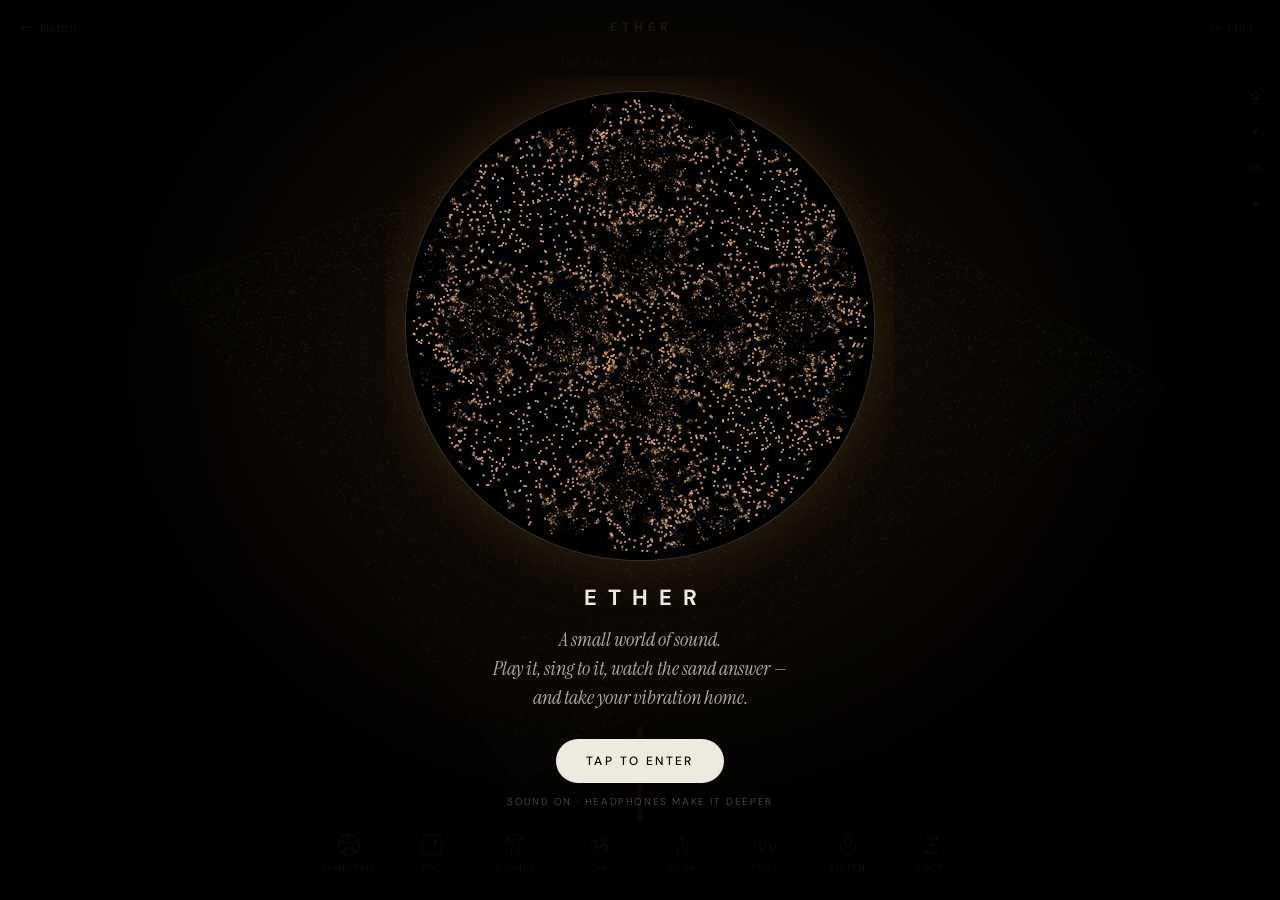
==== commit ab083248: "Ether: no double-tap/pinch zoom, remove the ember's answering tune, phone polish (handle, larger tar" ====
--- a/ether/index.html
+++ b/ether/index.html
@@ -13,7 +13,7 @@
 <link rel="preload" as="style" href="https://fonts.googleapis.com/css2?family=DM+Sans:opsz,wght@9..40,300;9..40,400;9..40,500&family=Instrument+Serif:ital@0;1&family=Syncopate:wght@400;700&display=swap">
 <link href="https://fonts.googleapis.com/css2?family=DM+Sans:opsz,wght@9..40,300;9..40,400;9..40,500&family=Instrument+Serif:ital@0;1&family=Syncopate:wght@400;700&display=swap" rel="stylesheet" media="print" onload="this.media='all'">
 <noscript><link href="https://fonts.googleapis.com/css2?family=DM+Sans:opsz,wght@9..40,300;9..40,400;9..40,500&family=Instrument+Serif:ital@0;1&family=Syncopate:wght@400;700&display=swap" rel="stylesheet"></noscript>
-<link rel="stylesheet" href="ether.min.css?v=9f8510a56f">
+<link rel="stylesheet" href="ether.min.css?v=c14dee048d">
 </head>
 <body>
 <canvas id="cv"></canvas>
@@ -35,10 +35,11 @@
   <button data-l="flower" class="on" aria-label="Flower of life">✿</button>
   <button data-l="tree" class="on" aria-label="Golden tree">⚘</button>
   <button data-l="cym" class="on" aria-label="Sand plate" title="Sand plate">◎</button>
-  <button data-l="pres" class="on" aria-label="The ember — listens and answers" title="The ember — listens and answers">✦</button>
+  <button data-l="pres" class="on" aria-label="The ember — a light that follows you" title="The ember — a light that follows you">✦</button>
 </div>
 
 <section class="sheet" id="sheet">
+  <button class="grab" id="grab" aria-label="Close panel"></button>
 
   <!-- HANDPAN -->
   <div class="panel" data-p="handpan">
@@ -182,6 +183,6 @@
 </div>
 
 <div class="toast" id="toast" role="status"></div>
-<script src="ether.min.js?v=3c7dd8a26f"></script>
+<script src="ether.min.js?v=ffb78e4e0a"></script>
 </body>
 </html>
--- a/ether/ether.min.css
+++ b/ether/ether.min.css
@@ -1 +1 @@
-:root{--bg:#000;--card:#0E0E0E;--card2:#161616;--cream:#EDEBDD;--c72:rgba(237,235,221,.72);--c56:rgba(237,235,221,.56);--c34:rgba(237,235,221,.34);--line:rgba(237,235,221,.1);--line2:rgba(237,235,221,.18);--ember:#D08A45;--ember-lt:#EFA059;--glow:rgba(208,138,69,.16);--sans:"DM Sans",-apple-system,BlinkMacSystemFont,"Segoe UI",Roboto,sans-serif;--serif:"Instrument Serif",Georgia,serif;--wide:"Syncopate","DM Sans",sans-serif;--ease:cubic-bezier(.16,1,.3,1);--top: calc(54px + env(safe-area-inset-top)) ;--dock: calc(66px + env(safe-area-inset-bottom)) ;--sheet:min(46svh,400px)}*{margin:0;padding:0;box-sizing:border-box;-webkit-tap-highlight-color:transparent}html,body{height:100%;overflow:hidden;background:var(--bg);color:var(--cream);font-family:var(--sans);font-weight:300;-webkit-font-smoothing:antialiased;overscroll-behavior:none;-webkit-user-select:none;user-select:none}button{font-family:inherit;color:inherit;background:none;border:0;cursor:pointer}#cv{position:fixed;inset:0;width:100%;height:100%;display:block;touch-action:none;cursor:grab}#cv:active{cursor:grabbing}#gl{position:fixed;inset:0;width:100%;height:100%;display:block;pointer-events:none}.top{position:fixed;top:0;left:0;right:0;z-index:10;height:var(--top);padding:env(safe-area-inset-top) 14px 0;display:flex;align-items:center;justify-content:space-between;background:linear-gradient(to bottom,rgba(0,0,0,.75),transparent)}.back{display:flex;align-items:center;gap:6px;color:var(--c72);text-decoration:none;font-size:13px;font-weight:500;padding:8px 4px}.back svg{width:16px;height:16px;stroke:currentColor;fill:none;stroke-width:2}.brand{font-family:var(--wide);font-weight:700;letter-spacing:.42em;font-size:12px;text-transform:uppercase;padding-left:.42em;color:var(--cream)}.chip{font-size:11px;letter-spacing:.06em;color:var(--c72);border:1px solid var(--line2);border-radius:999px;padding:6px 11px}.chip b{color:var(--ember-lt);font-weight:500}.readout{position:fixed;left:50%;transform:translate(-50%);top:calc(var(--top) + 2px);z-index:9;font-size:10.5px;letter-spacing:.16em;text-transform:uppercase;color:var(--c56);white-space:nowrap;display:flex;gap:8px;align-items:center;pointer-events:none}.readout i{font-style:normal;opacity:.4}.readout #roHz{color:var(--ember-lt)}.layers{position:fixed;right:10px;top:calc(var(--top) + 26px);z-index:9;display:flex;flex-direction:column;gap:6px}.layers button{width:30px;height:30px;border-radius:50%;border:1px solid var(--line);color:var(--c34);font-size:13px;background:#00000059;transition:all .3s}.layers button.on{color:var(--ember-lt);border-color:#d08a4573}.dock{position:fixed;left:0;right:0;bottom:0;z-index:20;height:var(--dock);padding:6px 6px env(safe-area-inset-bottom);display:grid;grid-template-columns:repeat(8,1fr);background:#000000db;backdrop-filter:blur(16px);-webkit-backdrop-filter:blur(16px);border-top:1px solid var(--line)}.dock button{position:relative;display:flex;flex-direction:column;align-items:center;justify-content:center;gap:4px;color:var(--c56);font-size:9.5px;letter-spacing:.1em;text-transform:uppercase;font-weight:500;border-radius:12px;transition:color .25s,background .25s}.dock svg{width:26px;height:26px;fill:none;stroke:currentColor;stroke-width:1.4;stroke-linecap:round;stroke-linejoin:round}.dock svg .fill{fill:currentColor;stroke:none}.dock .om-g{font-size:23px;line-height:26px;height:26px;font-weight:400;letter-spacing:0;text-transform:none}.dock button.on{color:var(--ember-lt);background:var(--glow)}.dock button.live:after{content:"";position:absolute;top:8px;left:calc(50% + 12px);width:5px;height:5px;border-radius:50%;background:var(--ember-lt);box-shadow:0 0 8px var(--ember-lt)}.sheet{position:fixed;left:0;right:0;bottom:var(--dock);z-index:15;height:var(--sheet);background:linear-gradient(to bottom,#0a0a0ad1,#060606f5);backdrop-filter:blur(18px);-webkit-backdrop-filter:blur(18px);border-top:1px solid var(--line);border-radius:22px 22px 0 0;transform:translateY(calc(100% + var(--dock)));transition:transform .5s var(--ease)}.sheet.open{transform:none}.panel{position:absolute;inset:0;padding:16px 16px 12px;display:none;flex-direction:column;gap:12px;overflow-y:auto}.panel.on{display:flex}.ph{display:flex;align-items:baseline;justify-content:space-between;gap:10px}.ph h2{font-family:var(--serif);font-style:italic;font-weight:400;font-size:24px;letter-spacing:-.01em}.ph p{font-size:10.5px;letter-spacing:.14em;text-transform:uppercase;color:var(--c56);text-align:right}.pill{border:1px solid var(--line2);border-radius:999px;padding:9px 14px;font-size:11px;letter-spacing:.12em;text-transform:uppercase;font-weight:500;color:var(--c72);transition:all .25s}.pill.on{background:var(--cream);color:#000;border-color:var(--cream)}.hp{position:relative;flex:none;margin:0 auto;border-radius:50%;background:radial-gradient(circle at 40% 35%,#2a2620,#14120f 60%,#0a0908);box-shadow:inset 0 0 0 1px #edebdd14,inset 0 -14px 40px #0009,0 20px 50px -20px #000000e6;touch-action:none}.hp button{position:absolute;transform:translate(-50%,-50%);border-radius:50%;background:radial-gradient(circle at 40% 35%,#3a342b,#1c1915);box-shadow:inset 0 1px #ffffff14,inset 0 0 0 1px #d08a4538;display:flex;align-items:center;justify-content:center;font-size:11px;letter-spacing:.08em;color:var(--c72);transition:box-shadow .5s,background .5s,color .3s;touch-action:none}.hp button.hit{background:radial-gradient(circle at 40% 35%,#6b4a22,#2a1d10);color:var(--cream);box-shadow:inset 0 0 0 1px var(--ember),0 0 26px #d08a458c;transition:none}.hp button.ding{font-size:13px;color:var(--ember-lt)}.xy{position:relative;flex:1;min-height:0;border-radius:16px;overflow:hidden;touch-action:none;background:linear-gradient(to top,#0b0b0b,#1a1510);box-shadow:inset 0 0 0 1px var(--line)}.xy-cols{position:absolute;inset:0;display:flex}.xy-cols div{flex:1;border-right:1px solid rgba(237,235,221,.05);display:flex;align-items:flex-end;justify-content:center;padding-bottom:6px;font-size:9px;letter-spacing:.06em;color:var(--c34)}.xy-cols div.sa{color:var(--ember);background:#d08a450a}.xy .dot{position:absolute;width:46px;height:46px;margin:-23px 0 0 -23px;border-radius:50%;pointer-events:none;background:radial-gradient(circle,rgba(239,160,89,.9),rgba(208,138,69,.2) 50%,transparent 70%)}.dj{position:relative;flex:none;margin:0 auto;border-radius:50%;touch-action:none}.dj>div{position:absolute;border-radius:50%;display:flex;justify-content:center;pointer-events:none}.dj span{font-size:9px;letter-spacing:.2em;text-transform:uppercase;color:var(--c34);margin-top:6%}.dj-slap{inset:0;background:radial-gradient(circle,#2b2116 60%,#1a130c);box-shadow:inset 0 0 0 3px #3b2a18,inset 0 0 0 7px #120d08}.dj-tone{inset:15%;background:radial-gradient(circle,#3a2d1f,#2c2117);box-shadow:inset 0 0 0 1px #edebdd0f}.dj-bass{inset:36%;background:radial-gradient(circle at 45% 40%,#4a3a28,#33281c);align-items:center}.dj-bass span{margin:0}.dj .rip{position:absolute;border-radius:50%;border:1.5px solid var(--ember-lt);pointer-events:none;animation:rip .7s var(--ease) forwards}@keyframes rip{0%{width:10px;height:10px;opacity:.9}to{width:160px;height:160px;opacity:0}}.om{display:flex;gap:16px;align-items:center}.om-btn{width:112px;height:112px;flex-shrink:0;border-radius:50%;font-size:56px;line-height:1;color:var(--c72);border:1px solid var(--line2);background:radial-gradient(circle,#1a1510,#0a0908);transition:all .4s}.om-btn.on{color:var(--ember-lt);border-color:var(--ember);box-shadow:0 0 40px #d08a4559;animation:breathe var(--br,7s) ease-in-out infinite}@keyframes breathe{50%{box-shadow:0 0 70px #d08a4599;transform:scale(1.04)}}.om-ctl{flex:1;display:flex;flex-direction:column;gap:6px;min-width:0}.om-ctl label,.sa-row .lbl{font-size:10px;letter-spacing:.16em;text-transform:uppercase;color:var(--c56);display:flex;justify-content:space-between;gap:6px}.om-ctl label b{color:var(--ember-lt);font-weight:500}.om-ctl .tog{justify-content:flex-start;align-items:center;margin-top:4px}.om-ctl .tog em{font-style:normal;opacity:.6;margin-left:auto}.freqs,.ragas,.sa-chips{display:flex;gap:6px;overflow-x:auto;scrollbar-width:none;padding-bottom:2px}.freqs::-webkit-scrollbar,.ragas::-webkit-scrollbar,.sa-chips::-webkit-scrollbar{display:none}.freqs button,.ragas button,.sa-chips button{flex-shrink:0;border:1px solid var(--line2);border-radius:12px;padding:8px 11px;text-align:left;color:var(--c72);transition:all .25s}.freqs button b,.ragas button b{display:block;font-size:12.5px;font-weight:500;color:var(--cream);letter-spacing:-.01em}.freqs button small,.ragas button small{font-size:9.5px;letter-spacing:.08em;color:var(--c56)}.freqs button.on,.ragas button.on,.sa-chips button.on{border-color:var(--ember);background:var(--glow)}.sa-chips button{font-size:12px;padding:7px 11px;border-radius:999px}.swaras{display:flex;gap:4px;justify-content:space-between}.swaras button{flex:1;height:44px;border-radius:10px;border:1px solid var(--line);font-size:12px;font-weight:500;color:var(--c72);transition:all .2s}.swaras button.hit{background:var(--ember);color:#000;border-color:var(--ember);transition:none}.raga-row{display:flex;gap:8px}.raga-row .pill{flex:1}.sa-row{display:flex;align-items:center;gap:10px}.sa-row .lbl{flex-shrink:0}.mic{display:flex;gap:16px;align-items:center}.mic-btn{width:112px;height:112px;flex-shrink:0;border-radius:50%;border:1px solid var(--line2);display:flex;flex-direction:column;align-items:center;justify-content:center;gap:6px;font-size:9.5px;letter-spacing:.12em;text-transform:uppercase;color:var(--c72);background:radial-gradient(circle,#1a1510,#0a0908);transition:all .3s}.mic-btn svg{width:30px;height:30px;fill:none;stroke:currentColor;stroke-width:1.5;stroke-linecap:round}.mic-btn.on{color:var(--ember-lt);border-color:var(--ember);box-shadow:0 0 40px #d08a4559}.mic-read{flex:1;min-width:0}.mic-hz{font-family:var(--wide);font-size:22px;font-weight:700;letter-spacing:.02em}.mic-note{font-size:13px;color:var(--c72);margin:4px 0 10px}.meter{height:4px;border-radius:2px;background:var(--line);overflow:hidden}.meter i{display:block;height:100%;width:0;background:linear-gradient(90deg,var(--ember),var(--ember-lt));transition:width .08s}.fine{font-size:11px;color:var(--c34);line-height:1.5}input[type=range]{-webkit-appearance:none;appearance:none;width:100%;height:28px;background:transparent}input[type=range]::-webkit-slider-runnable-track{height:2px;background:var(--line2);border-radius:2px}input[type=range]::-moz-range-track{height:2px;background:var(--line2)}input[type=range]::-webkit-slider-thumb{-webkit-appearance:none;width:20px;height:20px;border-radius:50%;margin-top:-9px;background:var(--cream);box-shadow:0 0 0 4px #d08a4540}input[type=range]::-moz-range-thumb{width:20px;height:20px;border-radius:50%;border:0;background:var(--cream)}input[type=checkbox]{accent-color:var(--ember);width:16px;height:16px}.gate{position:fixed;inset:0;z-index:50;display:flex;align-items:center;justify-content:center;text-align:center;background:radial-gradient(ellipse at 50% 40%,rgba(208,138,69,.12),transparent 60%),#000000eb;transition:opacity .9s var(--ease),visibility 0s .9s}.gate.gone{opacity:0;visibility:hidden}.gate-in{padding:max(16px,env(safe-area-inset-top)) 20px max(16px,env(safe-area-inset-bottom));max-width:min(560px,100%);max-height:100svh;overflow-y:auto;display:flex;flex-direction:column;align-items:center;justify-content:center}.gate-om{font-size:84px;color:var(--ember-lt);line-height:1;text-shadow:0 0 40px rgba(208,138,69,.5);animation:breathe 6s ease-in-out infinite}.gate h1{font-family:var(--wide);font-weight:700;letter-spacing:.5em;padding-left:.5em;font-size:clamp(16px,2.6vh,22px);margin:clamp(12px,2.6vh,26px) 0 clamp(8px,1.4vh,14px);text-transform:uppercase}.gate p{font-family:var(--serif);font-style:italic;font-size:clamp(15px,2.3vh,20px);line-height:1.45;color:var(--c72);max-width:340px}.gate button{margin:clamp(14px,3vh,28px) 0 clamp(8px,1.4vh,12px);background:var(--cream);color:#000;border-radius:999px;padding:14px 30px;font-size:12px;letter-spacing:.2em;text-transform:uppercase;font-weight:500}.gate small{display:block;font-size:10px;letter-spacing:.16em;text-transform:uppercase;color:var(--c34)}@media (min-width:900px){:root{--sheet:440px}.sheet{left:auto;right:20px;bottom:calc(var(--dock) + 14px);width:420px;border-radius:22px;border:1px solid var(--line)}.dock{left:50%;right:auto;transform:translate(-50%);width:680px;bottom:14px;border-radius:20px;border:1px solid var(--line);padding-bottom:6px;height:66px}.sheet{bottom:94px}.sheet:not(.open){transform:translate(calc(100% + 40px))}}@media (max-height:640px){:root{--sheet:min(50svh,320px)}.om-btn,.mic-btn{width:92px;height:92px}.om-btn{font-size:46px}}.gate-cym{display:block;flex-shrink:0;margin:0 auto;border-radius:50%;width:min(74vw,42svh,440px);height:min(74vw,42svh,440px);box-shadow:0 0 0 1px #edebdd24,0 0 60px #d08a452e}@media (min-width:900px){.gate-cym{width:min(52vh,40vw,500px);height:min(52vh,40vw,500px)}}@media (max-height:560px){.gate-cym{width:min(60vw,38svh);height:min(60vw,38svh)}.gate small{display:none}}.ph .fs{width:34px;height:34px;border-radius:50%;border:1px solid var(--line2);color:var(--c72);flex-shrink:0;display:flex;align-items:center;justify-content:center;margin-left:auto;transition:all .25s}.ph .fs:hover,.ph .fs:active{color:var(--ember-lt);border-color:var(--ember)}.ph .fs svg{width:15px;height:15px;fill:none;stroke:currentColor;stroke-width:1.8;stroke-linecap:round}.ph{align-items:center}.ph p{flex:1}body.full .sheet{height:calc(100svh - var(--top) - var(--dock));border-radius:18px 18px 0 0}body.full .readout,body.full .layers{opacity:0;pointer-events:none}body.full .xy-cols div{font-size:11px}body.full .om-btn,body.full .mic-btn{width:150px;height:150px;font-size:76px}@media (min-width:900px){body.full .sheet{left:20px;right:20px;width:auto;height:calc(100svh - var(--top) - 110px);border-radius:22px}}.looper{display:flex;gap:16px;align-items:center}.loop-ring{position:relative;width:112px;height:112px;flex-shrink:0;border-radius:50%;border:1px solid var(--line2);background:radial-gradient(circle,#1a1510,#0a0908);transition:box-shadow .3s,border-color .3s}.loop-ring span{position:absolute;inset:6px;border-radius:50%;background:conic-gradient(var(--ember) calc(var(--p,0)*1turn),rgba(237,235,221,.06) 0);-webkit-mask:radial-gradient(circle,transparent 62%,#000 63%);mask:radial-gradient(circle,transparent 62%,#000 63%)}.loop-ring b{position:absolute;left:50%;top:50%;width:30px;height:30px;margin:-15px 0 0 -15px;border-radius:50%;background:#c0392b;box-shadow:0 0 0 4px #c0392b2e;transition:all .3s}.loop-ring.on{border-color:#c0392b;box-shadow:0 0 40px #c0392b73}.loop-ring.on b{border-radius:6px;width:24px;height:24px;margin:-12px 0 0 -12px;animation:recPulse 1s ease-in-out infinite}@keyframes recPulse{50%{opacity:.45}}.loop-side{flex:1;min-width:0;display:flex;flex-direction:column;gap:7px}.loop-lbl{font-size:13px;color:var(--cream);font-weight:500}.loop-len{font-size:10px;letter-spacing:.16em;text-transform:uppercase;color:var(--ember-lt);min-height:12px}.loop-layers{display:flex;flex-wrap:wrap;gap:5px}.lay{display:flex;align-items:center;gap:6px;font-size:11px;padding:6px 10px;border-radius:999px;border:1px solid rgba(208,138,69,.45);color:var(--cream)}.lay i{width:6px;height:6px;border-radius:50%;background:var(--ember-lt);box-shadow:0 0 6px var(--ember-lt)}.lay.muted{opacity:.4}.lay.muted i{background:var(--c34);box-shadow:none}.loop-row{display:flex;gap:6px}.loop-row .pill{padding:8px 11px;font-size:10px}.loop-row .pill:disabled{opacity:.3}.loop-row .pill.save{border-color:var(--ember);color:var(--ember-lt)}.sess{display:flex;gap:14px;align-items:center;padding:12px;border:1px solid var(--line);border-radius:14px}.rec{display:flex;align-items:center;gap:8px;padding:11px 16px;border-radius:999px;border:1px solid var(--line2);font-size:11px;letter-spacing:.14em;text-transform:uppercase;font-weight:500;color:var(--cream);flex-shrink:0}.rec i{width:10px;height:10px;border-radius:50%;background:#c0392b}.rec.on{border-color:#c0392b;background:#c0392b24}.rec.on i{animation:recPulse 1s infinite}.sess b{display:block;font-family:var(--wide);font-size:15px;letter-spacing:.04em}.sess small{display:block;font-size:10.5px;line-height:1.45;color:var(--c56);margin-top:2px}.saves{display:flex;flex-direction:column;gap:5px}.saved{display:flex;justify-content:space-between;gap:10px;font-size:11px;color:var(--c72);padding:7px 10px;border-radius:10px;background:#d08a4512}.saved span{overflow:hidden;text-overflow:ellipsis;white-space:nowrap}.saved small{flex-shrink:0;color:var(--c34)}.toast{position:fixed;left:50%;bottom:calc(var(--dock) + 14px);transform:translate(-50%,10px);z-index:60;max-width:90vw;background:#14120ff2;border:1px solid rgba(208,138,69,.45);color:var(--cream);font-size:12px;padding:10px 14px;border-radius:12px;opacity:0;pointer-events:none;transition:all .35s var(--ease);white-space:nowrap;overflow:hidden;text-overflow:ellipsis}.toast.on{opacity:1;transform:translate(-50%)}@media (max-width:520px){.dock{padding-left:2px;padding-right:2px}.dock button{font-size:8px;letter-spacing:.03em;gap:3px}.dock svg{width:23px;height:23px}.dock .om-g{font-size:20px}}.tone{display:flex;gap:16px;align-items:center}.tone-btn{width:112px;height:112px;flex-shrink:0;border-radius:50%;border:1px solid var(--line2);display:flex;flex-direction:column;align-items:center;justify-content:center;gap:5px;background:radial-gradient(circle,#1a1510,#0a0908);color:var(--c56);transition:all .4s}.tone-btn b{font-family:var(--wide);font-size:21px;font-weight:700;letter-spacing:0;color:var(--cream);line-height:1}.tone-btn small{font-size:8.5px;letter-spacing:.12em;text-transform:uppercase;font-weight:500}.tone-btn.on{border-color:var(--ember);color:var(--ember-lt);box-shadow:0 0 40px #d08a4559;animation:breathe 7s ease-in-out infinite}.tone-btn.on b{color:var(--ember-lt)}.tone-ctl{flex:1;min-width:0;display:flex;flex-direction:column;gap:5px}.sub-lbl{font-size:10px;letter-spacing:.16em;text-transform:uppercase;color:var(--c56);flex-shrink:0}.tone-row{display:flex;gap:6px}.tone-row .pill{flex:1;padding:8px 6px;font-size:10px;white-space:nowrap}.tone-row .pill.on{background:var(--glow);color:var(--ember-lt);border-color:var(--ember)}.beat-row{display:flex;align-items:center;gap:10px}.beat-row .sa-chips button{font-size:11px;padding:6px 10px}.mic-btn span{display:block}.mic-btn.on{animation:breathe 4s ease-in-out infinite}.tuner{position:relative;height:8px;border-radius:4px;background:var(--line);margin:2px 0 10px}.tuner:before{content:"";position:absolute;left:50%;top:-3px;width:1px;height:14px;background:var(--c34)}.tuner i{position:absolute;left:50%;top:-4px;width:4px;height:16px;margin-left:-2px;border-radius:2px;background:var(--c56);transition:left .14s,background .2s,box-shadow .2s}.tuner.ok i{background:var(--ember-lt);box-shadow:0 0 12px var(--ember-lt)}.mic-hz{font-size:20px}body.full .tone-btn{width:150px;height:150px}body.full .tone-btn b{font-size:28px}@media (max-height:640px){.tone-btn{width:92px;height:92px}.tone-btn b{font-size:18px}}.spec-wrap{flex-shrink:0}.spec{display:block;width:100%;height:84px;border-radius:12px;border:1px solid var(--line);background:linear-gradient(to top,rgba(208,138,69,.05),transparent)}.spec-ax{display:flex;justify-content:space-between;gap:8px;margin-top:5px;font-size:8.5px;letter-spacing:.08em;text-transform:uppercase;color:var(--c34)}.spec-ax span:nth-child(2){color:var(--c56);text-align:center}body.full .spec{height:160px}
+:root{--bg:#000;--card:#0E0E0E;--card2:#161616;--cream:#EDEBDD;--c72:rgba(237,235,221,.72);--c56:rgba(237,235,221,.56);--c34:rgba(237,235,221,.34);--line:rgba(237,235,221,.1);--line2:rgba(237,235,221,.18);--ember:#D08A45;--ember-lt:#EFA059;--glow:rgba(208,138,69,.16);--sans:"DM Sans",-apple-system,BlinkMacSystemFont,"Segoe UI",Roboto,sans-serif;--serif:"Instrument Serif",Georgia,serif;--wide:"Syncopate","DM Sans",sans-serif;--ease:cubic-bezier(.16,1,.3,1);--top: calc(54px + env(safe-area-inset-top)) ;--dock: calc(66px + env(safe-area-inset-bottom)) ;--sheet:min(46svh,400px)}*{margin:0;padding:0;box-sizing:border-box;-webkit-tap-highlight-color:transparent;touch-action:pan-x pan-y;-webkit-touch-callout:none}html,body{height:100%;overflow:hidden;background:var(--bg);color:var(--cream);font-family:var(--sans);font-weight:300;-webkit-font-smoothing:antialiased;overscroll-behavior:none;-webkit-user-select:none;user-select:none}button{font-family:inherit;color:inherit;background:none;border:0;cursor:pointer}#cv{position:fixed;inset:0;width:100%;height:100%;display:block;touch-action:none;cursor:grab}#cv:active{cursor:grabbing}#gl{position:fixed;inset:0;width:100%;height:100%;display:block;pointer-events:none}.top{position:fixed;top:0;left:0;right:0;z-index:10;height:var(--top);padding:env(safe-area-inset-top) 14px 0;display:flex;align-items:center;justify-content:space-between;background:linear-gradient(to bottom,rgba(0,0,0,.75),transparent)}.back{display:flex;align-items:center;gap:6px;color:var(--c72);text-decoration:none;font-size:13px;font-weight:500;padding:8px 4px}.back svg{width:16px;height:16px;stroke:currentColor;fill:none;stroke-width:2}.brand{font-family:var(--wide);font-weight:700;letter-spacing:.42em;font-size:12px;text-transform:uppercase;padding-left:.42em;color:var(--cream)}.chip{font-size:11px;letter-spacing:.06em;color:var(--c72);border:1px solid var(--line2);border-radius:999px;padding:6px 11px}.chip b{color:var(--ember-lt);font-weight:500}.readout{position:fixed;left:50%;transform:translate(-50%);top:calc(var(--top) + 2px);z-index:9;font-size:10.5px;letter-spacing:.16em;text-transform:uppercase;color:var(--c56);white-space:nowrap;display:flex;gap:8px;align-items:center;pointer-events:none}.readout i{font-style:normal;opacity:.4}.readout #roHz{color:var(--ember-lt)}.layers{position:fixed;right:10px;top:calc(var(--top) + 26px);z-index:9;display:flex;flex-direction:column;gap:6px}.layers button{width:30px;height:30px;border-radius:50%;border:1px solid var(--line);color:var(--c34);font-size:13px;background:#00000059;transition:all .3s}.layers button.on{color:var(--ember-lt);border-color:#d08a4573}.dock{position:fixed;left:0;right:0;bottom:0;z-index:20;height:var(--dock);padding:6px 6px env(safe-area-inset-bottom);display:grid;grid-template-columns:repeat(8,1fr);background:#000000db;backdrop-filter:blur(16px);-webkit-backdrop-filter:blur(16px);border-top:1px solid var(--line)}.dock button{position:relative;display:flex;flex-direction:column;align-items:center;justify-content:center;gap:4px;color:var(--c56);font-size:9.5px;letter-spacing:.1em;text-transform:uppercase;font-weight:500;border-radius:12px;transition:color .25s,background .25s}.dock svg{width:26px;height:26px;fill:none;stroke:currentColor;stroke-width:1.4;stroke-linecap:round;stroke-linejoin:round}.dock svg .fill{fill:currentColor;stroke:none}.dock .om-g{font-size:23px;line-height:26px;height:26px;font-weight:400;letter-spacing:0;text-transform:none}.dock button.on{color:var(--ember-lt);background:var(--glow)}.dock button.live:after{content:"";position:absolute;top:8px;left:calc(50% + 12px);width:5px;height:5px;border-radius:50%;background:var(--ember-lt);box-shadow:0 0 8px var(--ember-lt)}.sheet{position:fixed;left:0;right:0;bottom:var(--dock);z-index:15;height:var(--sheet);background:linear-gradient(to bottom,#0a0a0ad1,#060606f5);backdrop-filter:blur(18px);-webkit-backdrop-filter:blur(18px);border-top:1px solid var(--line);border-radius:22px 22px 0 0;transform:translateY(calc(100% + var(--dock)));transition:transform .5s var(--ease)}.sheet.open{transform:none}.panel{position:absolute;inset:0;padding:16px 16px 12px;display:none;flex-direction:column;gap:12px;overflow-y:auto}.panel.on{display:flex}.ph{display:flex;align-items:baseline;justify-content:space-between;gap:10px}.ph h2{font-family:var(--serif);font-style:italic;font-weight:400;font-size:24px;letter-spacing:-.01em}.ph p{font-size:10.5px;letter-spacing:.14em;text-transform:uppercase;color:var(--c56);text-align:right}.pill{border:1px solid var(--line2);border-radius:999px;padding:9px 14px;font-size:11px;letter-spacing:.12em;text-transform:uppercase;font-weight:500;color:var(--c72);transition:all .25s}.pill.on{background:var(--cream);color:#000;border-color:var(--cream)}.hp{position:relative;flex:none;margin:0 auto;border-radius:50%;background:radial-gradient(circle at 40% 35%,#2a2620,#14120f 60%,#0a0908);box-shadow:inset 0 0 0 1px #edebdd14,inset 0 -14px 40px #0009,0 20px 50px -20px #000000e6;touch-action:none}.hp button{position:absolute;transform:translate(-50%,-50%);border-radius:50%;background:radial-gradient(circle at 40% 35%,#3a342b,#1c1915);box-shadow:inset 0 1px #ffffff14,inset 0 0 0 1px #d08a4538;display:flex;align-items:center;justify-content:center;font-size:11px;letter-spacing:.08em;color:var(--c72);transition:box-shadow .5s,background .5s,color .3s;touch-action:none}.hp button.hit{background:radial-gradient(circle at 40% 35%,#6b4a22,#2a1d10);color:var(--cream);box-shadow:inset 0 0 0 1px var(--ember),0 0 26px #d08a458c;transition:none}.hp button.ding{font-size:13px;color:var(--ember-lt)}.xy{position:relative;flex:1;min-height:0;border-radius:16px;overflow:hidden;touch-action:none;background:linear-gradient(to top,#0b0b0b,#1a1510);box-shadow:inset 0 0 0 1px var(--line)}.xy-cols{position:absolute;inset:0;display:flex}.xy-cols div{flex:1;border-right:1px solid rgba(237,235,221,.05);display:flex;align-items:flex-end;justify-content:center;padding-bottom:6px;font-size:9px;letter-spacing:.06em;color:var(--c34)}.xy-cols div.sa{color:var(--ember);background:#d08a450a}.xy .dot{position:absolute;width:46px;height:46px;margin:-23px 0 0 -23px;border-radius:50%;pointer-events:none;background:radial-gradient(circle,rgba(239,160,89,.9),rgba(208,138,69,.2) 50%,transparent 70%)}.dj{position:relative;flex:none;margin:0 auto;border-radius:50%;touch-action:none}.dj>div{position:absolute;border-radius:50%;display:flex;justify-content:center;pointer-events:none}.dj span{font-size:9px;letter-spacing:.2em;text-transform:uppercase;color:var(--c34);margin-top:6%}.dj-slap{inset:0;background:radial-gradient(circle,#2b2116 60%,#1a130c);box-shadow:inset 0 0 0 3px #3b2a18,inset 0 0 0 7px #120d08}.dj-tone{inset:15%;background:radial-gradient(circle,#3a2d1f,#2c2117);box-shadow:inset 0 0 0 1px #edebdd0f}.dj-bass{inset:36%;background:radial-gradient(circle at 45% 40%,#4a3a28,#33281c);align-items:center}.dj-bass span{margin:0}.dj .rip{position:absolute;border-radius:50%;border:1.5px solid var(--ember-lt);pointer-events:none;animation:rip .7s var(--ease) forwards}@keyframes rip{0%{width:10px;height:10px;opacity:.9}to{width:160px;height:160px;opacity:0}}.om{display:flex;gap:16px;align-items:center}.om-btn{width:112px;height:112px;flex-shrink:0;border-radius:50%;font-size:56px;line-height:1;color:var(--c72);border:1px solid var(--line2);background:radial-gradient(circle,#1a1510,#0a0908);transition:all .4s}.om-btn.on{color:var(--ember-lt);border-color:var(--ember);box-shadow:0 0 40px #d08a4559;animation:breathe var(--br,7s) ease-in-out infinite}@keyframes breathe{50%{box-shadow:0 0 70px #d08a4599;transform:scale(1.04)}}.om-ctl{flex:1;display:flex;flex-direction:column;gap:6px;min-width:0}.om-ctl label,.sa-row .lbl{font-size:10px;letter-spacing:.16em;text-transform:uppercase;color:var(--c56);display:flex;justify-content:space-between;gap:6px}.om-ctl label b{color:var(--ember-lt);font-weight:500}.om-ctl .tog{justify-content:flex-start;align-items:center;margin-top:4px}.om-ctl .tog em{font-style:normal;opacity:.6;margin-left:auto}.freqs,.ragas,.sa-chips{display:flex;gap:6px;overflow-x:auto;scrollbar-width:none;padding-bottom:2px}.freqs::-webkit-scrollbar,.ragas::-webkit-scrollbar,.sa-chips::-webkit-scrollbar{display:none}.freqs button,.ragas button,.sa-chips button{flex-shrink:0;border:1px solid var(--line2);border-radius:12px;padding:8px 11px;text-align:left;color:var(--c72);transition:all .25s}.freqs button b,.ragas button b{display:block;font-size:12.5px;font-weight:500;color:var(--cream);letter-spacing:-.01em}.freqs button small,.ragas button small{font-size:9.5px;letter-spacing:.08em;color:var(--c56)}.freqs button.on,.ragas button.on,.sa-chips button.on{border-color:var(--ember);background:var(--glow)}.sa-chips button{font-size:12px;padding:7px 11px;border-radius:999px}.swaras{display:flex;gap:4px;justify-content:space-between}.swaras button{flex:1;height:44px;border-radius:10px;border:1px solid var(--line);font-size:12px;font-weight:500;color:var(--c72);transition:all .2s}.swaras button.hit{background:var(--ember);color:#000;border-color:var(--ember);transition:none}.raga-row{display:flex;gap:8px}.raga-row .pill{flex:1}.sa-row{display:flex;align-items:center;gap:10px}.sa-row .lbl{flex-shrink:0}.mic{display:flex;gap:16px;align-items:center}.mic-btn{width:112px;height:112px;flex-shrink:0;border-radius:50%;border:1px solid var(--line2);display:flex;flex-direction:column;align-items:center;justify-content:center;gap:6px;font-size:9.5px;letter-spacing:.12em;text-transform:uppercase;color:var(--c72);background:radial-gradient(circle,#1a1510,#0a0908);transition:all .3s}.mic-btn svg{width:30px;height:30px;fill:none;stroke:currentColor;stroke-width:1.5;stroke-linecap:round}.mic-btn.on{color:var(--ember-lt);border-color:var(--ember);box-shadow:0 0 40px #d08a4559}.mic-read{flex:1;min-width:0}.mic-hz{font-family:var(--wide);font-size:22px;font-weight:700;letter-spacing:.02em}.mic-note{font-size:13px;color:var(--c72);margin:4px 0 10px}.meter{height:4px;border-radius:2px;background:var(--line);overflow:hidden}.meter i{display:block;height:100%;width:0;background:linear-gradient(90deg,var(--ember),var(--ember-lt));transition:width .08s}.fine{font-size:11px;color:var(--c34);line-height:1.5}input[type=range]{-webkit-appearance:none;appearance:none;width:100%;height:28px;background:transparent}input[type=range]::-webkit-slider-runnable-track{height:2px;background:var(--line2);border-radius:2px}input[type=range]::-moz-range-track{height:2px;background:var(--line2)}input[type=range]::-webkit-slider-thumb{-webkit-appearance:none;width:20px;height:20px;border-radius:50%;margin-top:-9px;background:var(--cream);box-shadow:0 0 0 4px #d08a4540}input[type=range]::-moz-range-thumb{width:20px;height:20px;border-radius:50%;border:0;background:var(--cream)}input[type=checkbox]{accent-color:var(--ember);width:16px;height:16px}.gate{position:fixed;inset:0;z-index:50;display:flex;align-items:center;justify-content:center;text-align:center;background:radial-gradient(ellipse at 50% 40%,rgba(208,138,69,.12),transparent 60%),#000000eb;transition:opacity .9s var(--ease),visibility 0s .9s}.gate.gone{opacity:0;visibility:hidden}.gate-in{padding:max(16px,env(safe-area-inset-top)) 20px max(16px,env(safe-area-inset-bottom));max-width:min(560px,100%);max-height:100svh;overflow-y:auto;display:flex;flex-direction:column;align-items:center;justify-content:center}.gate-om{font-size:84px;color:var(--ember-lt);line-height:1;text-shadow:0 0 40px rgba(208,138,69,.5);animation:breathe 6s ease-in-out infinite}.gate h1{font-family:var(--wide);font-weight:700;letter-spacing:.5em;padding-left:.5em;font-size:clamp(16px,2.6vh,22px);margin:clamp(12px,2.6vh,26px) 0 clamp(8px,1.4vh,14px);text-transform:uppercase}.gate p{font-family:var(--serif);font-style:italic;font-size:clamp(15px,2.3vh,20px);line-height:1.45;color:var(--c72);max-width:340px}.gate button{margin:clamp(14px,3vh,28px) 0 clamp(8px,1.4vh,12px);background:var(--cream);color:#000;border-radius:999px;padding:14px 30px;font-size:12px;letter-spacing:.2em;text-transform:uppercase;font-weight:500}.gate small{display:block;font-size:10px;letter-spacing:.16em;text-transform:uppercase;color:var(--c34)}@media (min-width:900px){:root{--sheet:440px}.sheet{left:auto;right:20px;bottom:calc(var(--dock) + 14px);width:420px;border-radius:22px;border:1px solid var(--line)}.dock{left:50%;right:auto;transform:translate(-50%);width:680px;bottom:14px;border-radius:20px;border:1px solid var(--line);padding-bottom:6px;height:66px}.sheet{bottom:94px}.sheet:not(.open){transform:translate(calc(100% + 40px))}}@media (max-height:640px){:root{--sheet:min(50svh,320px)}.om-btn,.mic-btn{width:92px;height:92px}.om-btn{font-size:46px}}.gate-cym{display:block;flex-shrink:0;margin:0 auto;border-radius:50%;width:min(74vw,42svh,440px);height:min(74vw,42svh,440px);box-shadow:0 0 0 1px #edebdd24,0 0 60px #d08a452e}@media (min-width:900px){.gate-cym{width:min(52vh,40vw,500px);height:min(52vh,40vw,500px)}}@media (max-height:560px){.gate-cym{width:min(60vw,38svh);height:min(60vw,38svh)}.gate small{display:none}}.ph .fs{width:34px;height:34px;border-radius:50%;border:1px solid var(--line2);color:var(--c72);flex-shrink:0;display:flex;align-items:center;justify-content:center;margin-left:auto;transition:all .25s}.ph .fs:hover,.ph .fs:active{color:var(--ember-lt);border-color:var(--ember)}.ph .fs svg{width:15px;height:15px;fill:none;stroke:currentColor;stroke-width:1.8;stroke-linecap:round}.ph{align-items:center}.ph p{flex:1}body.full .sheet{height:calc(100svh - var(--top) - var(--dock));border-radius:18px 18px 0 0}body.full .readout,body.full .layers{opacity:0;pointer-events:none}body.full .xy-cols div{font-size:11px}body.full .om-btn,body.full .mic-btn{width:150px;height:150px;font-size:76px}@media (min-width:900px){body.full .sheet{left:20px;right:20px;width:auto;height:calc(100svh - var(--top) - 110px);border-radius:22px}}.looper{display:flex;gap:16px;align-items:center}.loop-ring{position:relative;width:112px;height:112px;flex-shrink:0;border-radius:50%;border:1px solid var(--line2);background:radial-gradient(circle,#1a1510,#0a0908);transition:box-shadow .3s,border-color .3s}.loop-ring span{position:absolute;inset:6px;border-radius:50%;background:conic-gradient(var(--ember) calc(var(--p,0)*1turn),rgba(237,235,221,.06) 0);-webkit-mask:radial-gradient(circle,transparent 62%,#000 63%);mask:radial-gradient(circle,transparent 62%,#000 63%)}.loop-ring b{position:absolute;left:50%;top:50%;width:30px;height:30px;margin:-15px 0 0 -15px;border-radius:50%;background:#c0392b;box-shadow:0 0 0 4px #c0392b2e;transition:all .3s}.loop-ring.on{border-color:#c0392b;box-shadow:0 0 40px #c0392b73}.loop-ring.on b{border-radius:6px;width:24px;height:24px;margin:-12px 0 0 -12px;animation:recPulse 1s ease-in-out infinite}@keyframes recPulse{50%{opacity:.45}}.loop-side{flex:1;min-width:0;display:flex;flex-direction:column;gap:7px}.loop-lbl{font-size:13px;color:var(--cream);font-weight:500}.loop-len{font-size:10px;letter-spacing:.16em;text-transform:uppercase;color:var(--ember-lt);min-height:12px}.loop-layers{display:flex;flex-wrap:wrap;gap:5px}.lay{display:flex;align-items:center;gap:6px;font-size:11px;padding:6px 10px;border-radius:999px;border:1px solid rgba(208,138,69,.45);color:var(--cream)}.lay i{width:6px;height:6px;border-radius:50%;background:var(--ember-lt);box-shadow:0 0 6px var(--ember-lt)}.lay.muted{opacity:.4}.lay.muted i{background:var(--c34);box-shadow:none}.loop-row{display:flex;gap:6px}.loop-row .pill{padding:8px 11px;font-size:10px}.loop-row .pill:disabled{opacity:.3}.loop-row .pill.save{border-color:var(--ember);color:var(--ember-lt)}.sess{display:flex;gap:14px;align-items:center;padding:12px;border:1px solid var(--line);border-radius:14px}.rec{display:flex;align-items:center;gap:8px;padding:11px 16px;border-radius:999px;border:1px solid var(--line2);font-size:11px;letter-spacing:.14em;text-transform:uppercase;font-weight:500;color:var(--cream);flex-shrink:0}.rec i{width:10px;height:10px;border-radius:50%;background:#c0392b}.rec.on{border-color:#c0392b;background:#c0392b24}.rec.on i{animation:recPulse 1s infinite}.sess b{display:block;font-family:var(--wide);font-size:15px;letter-spacing:.04em}.sess small{display:block;font-size:10.5px;line-height:1.45;color:var(--c56);margin-top:2px}.saves{display:flex;flex-direction:column;gap:5px}.saved{display:flex;justify-content:space-between;gap:10px;font-size:11px;color:var(--c72);padding:7px 10px;border-radius:10px;background:#d08a4512}.saved span{overflow:hidden;text-overflow:ellipsis;white-space:nowrap}.saved small{flex-shrink:0;color:var(--c34)}.toast{position:fixed;left:50%;bottom:calc(var(--dock) + 14px);transform:translate(-50%,10px);z-index:60;max-width:90vw;background:#14120ff2;border:1px solid rgba(208,138,69,.45);color:var(--cream);font-size:12px;padding:10px 14px;border-radius:12px;opacity:0;pointer-events:none;transition:all .35s var(--ease);white-space:nowrap;overflow:hidden;text-overflow:ellipsis}.toast.on{opacity:1;transform:translate(-50%)}@media (max-width:520px){.dock{padding-left:2px;padding-right:2px}.dock button{font-size:8px;letter-spacing:.03em;gap:3px}.dock svg{width:23px;height:23px}.dock .om-g{font-size:20px}}.tone{display:flex;gap:16px;align-items:center}.tone-btn{width:112px;height:112px;flex-shrink:0;border-radius:50%;border:1px solid var(--line2);display:flex;flex-direction:column;align-items:center;justify-content:center;gap:5px;background:radial-gradient(circle,#1a1510,#0a0908);color:var(--c56);transition:all .4s}.tone-btn b{font-family:var(--wide);font-size:21px;font-weight:700;letter-spacing:0;color:var(--cream);line-height:1}.tone-btn small{font-size:8.5px;letter-spacing:.12em;text-transform:uppercase;font-weight:500}.tone-btn.on{border-color:var(--ember);color:var(--ember-lt);box-shadow:0 0 40px #d08a4559;animation:breathe 7s ease-in-out infinite}.tone-btn.on b{color:var(--ember-lt)}.tone-ctl{flex:1;min-width:0;display:flex;flex-direction:column;gap:5px}.sub-lbl{font-size:10px;letter-spacing:.16em;text-transform:uppercase;color:var(--c56);flex-shrink:0}.tone-row{display:flex;gap:6px}.tone-row .pill{flex:1;padding:8px 6px;font-size:10px;white-space:nowrap}.tone-row .pill.on{background:var(--glow);color:var(--ember-lt);border-color:var(--ember)}.beat-row{display:flex;align-items:center;gap:10px}.beat-row .sa-chips button{font-size:11px;padding:6px 10px}.mic-btn span{display:block}.mic-btn.on{animation:breathe 4s ease-in-out infinite}.tuner{position:relative;height:8px;border-radius:4px;background:var(--line);margin:2px 0 10px}.tuner:before{content:"";position:absolute;left:50%;top:-3px;width:1px;height:14px;background:var(--c34)}.tuner i{position:absolute;left:50%;top:-4px;width:4px;height:16px;margin-left:-2px;border-radius:2px;background:var(--c56);transition:left .14s,background .2s,box-shadow .2s}.tuner.ok i{background:var(--ember-lt);box-shadow:0 0 12px var(--ember-lt)}.mic-hz{font-size:20px}body.full .tone-btn{width:150px;height:150px}body.full .tone-btn b{font-size:28px}@media (max-height:640px){.tone-btn{width:92px;height:92px}.tone-btn b{font-size:18px}}.spec-wrap{flex-shrink:0}.spec{display:block;width:100%;height:84px;border-radius:12px;border:1px solid var(--line);background:linear-gradient(to top,rgba(208,138,69,.05),transparent)}.spec-ax{display:flex;justify-content:space-between;gap:8px;margin-top:5px;font-size:8.5px;letter-spacing:.08em;text-transform:uppercase;color:var(--c34)}.spec-ax span:nth-child(2){color:var(--c56);text-align:center}body.full .spec{height:160px}.grab{display:none}@media (max-width:899px){.grab{display:block;position:absolute;z-index:3;top:0;left:50%;transform:translate(-50%);width:120px;height:22px;touch-action:none}.grab:after{content:"";position:absolute;left:50%;top:7px;width:38px;height:4px;margin-left:-19px;border-radius:2px;background:var(--line2)}.panel{padding-top:24px}.layers{gap:8px;right:8px}.layers button{width:38px;height:38px;font-size:15px}.dock button{min-height:48px}.dock button:active{background:var(--glow)}.pill,.freqs button,.ragas button,.sa-chips button{min-height:40px}.tone-row .pill{min-height:40px;padding:6px}.beat-row{flex-direction:column;align-items:flex-start;gap:6px}.beat-row .sa-chips{width:100%}.freqs,.ragas,.sa-chips{scroll-snap-type:x proximity;-webkit-overflow-scrolling:touch;margin-right:-16px;padding-right:16px}.freqs button,.ragas button,.sa-chips button{scroll-snap-align:start}.fine{font-size:11.5px}.readout{font-size:10px;letter-spacing:.12em;gap:6px}.toast{white-space:normal;text-align:center;width:max-content;max-width:calc(100vw - 32px);line-height:1.4}.panel{overscroll-behavior:contain;-webkit-overflow-scrolling:touch}input[type=range]{height:36px}input[type=range]::-webkit-slider-thumb{width:24px;height:24px;margin-top:-11px}}@media (max-width:380px){.tone,.mic,.om,.looper{gap:12px}.tone-btn,.mic-btn,.om-btn,.loop-ring{width:96px;height:96px}.om-btn{font-size:48px}.ph h2{font-size:22px}}
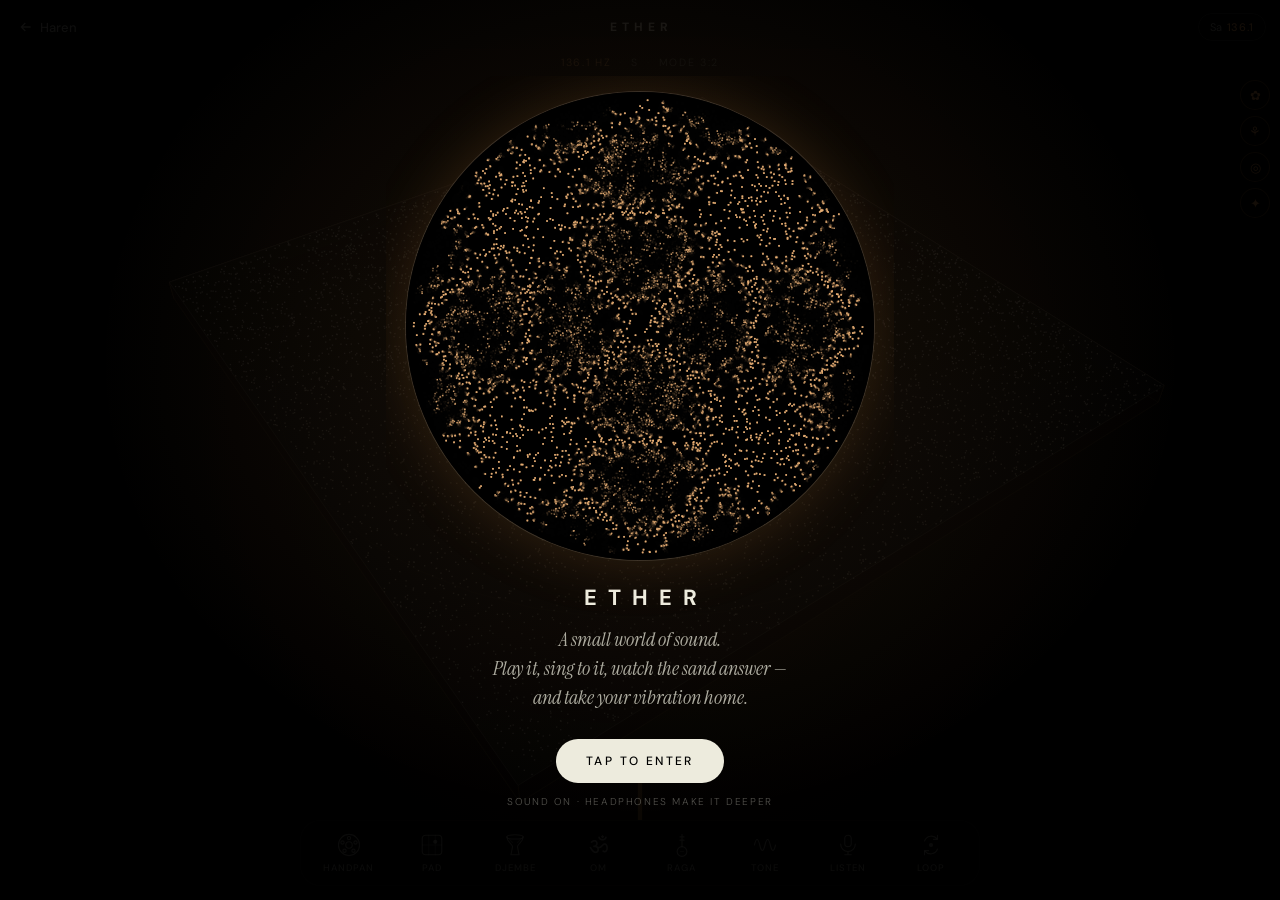
==== commit 83ded3ef: "Home-screen icons: DP mark for the portfolio, a cymatic plate for Haren's Ether (+ web app manifests" ====
--- a/ether/index.html
+++ b/ether/index.html
@@ -6,6 +6,10 @@
 <meta name="theme-color" content="#000000">
 <meta name="apple-mobile-web-app-capable" content="yes">
 <meta name="apple-mobile-web-app-status-bar-style" content="black-translucent">
+<meta name="apple-mobile-web-app-title" content="Ether">
+<link rel="icon" type="image/png" sizes="32x32" href="/ether/icons/favicon-32.png">
+<link rel="apple-touch-icon" href="/ether/icons/apple-touch-icon.png">
+<link rel="manifest" href="/ether/manifest.webmanifest">
 <meta name="robots" content="noindex">
 <title>Ether — a world of sound</title>
 <link rel="preconnect" href="https://fonts.googleapis.com">
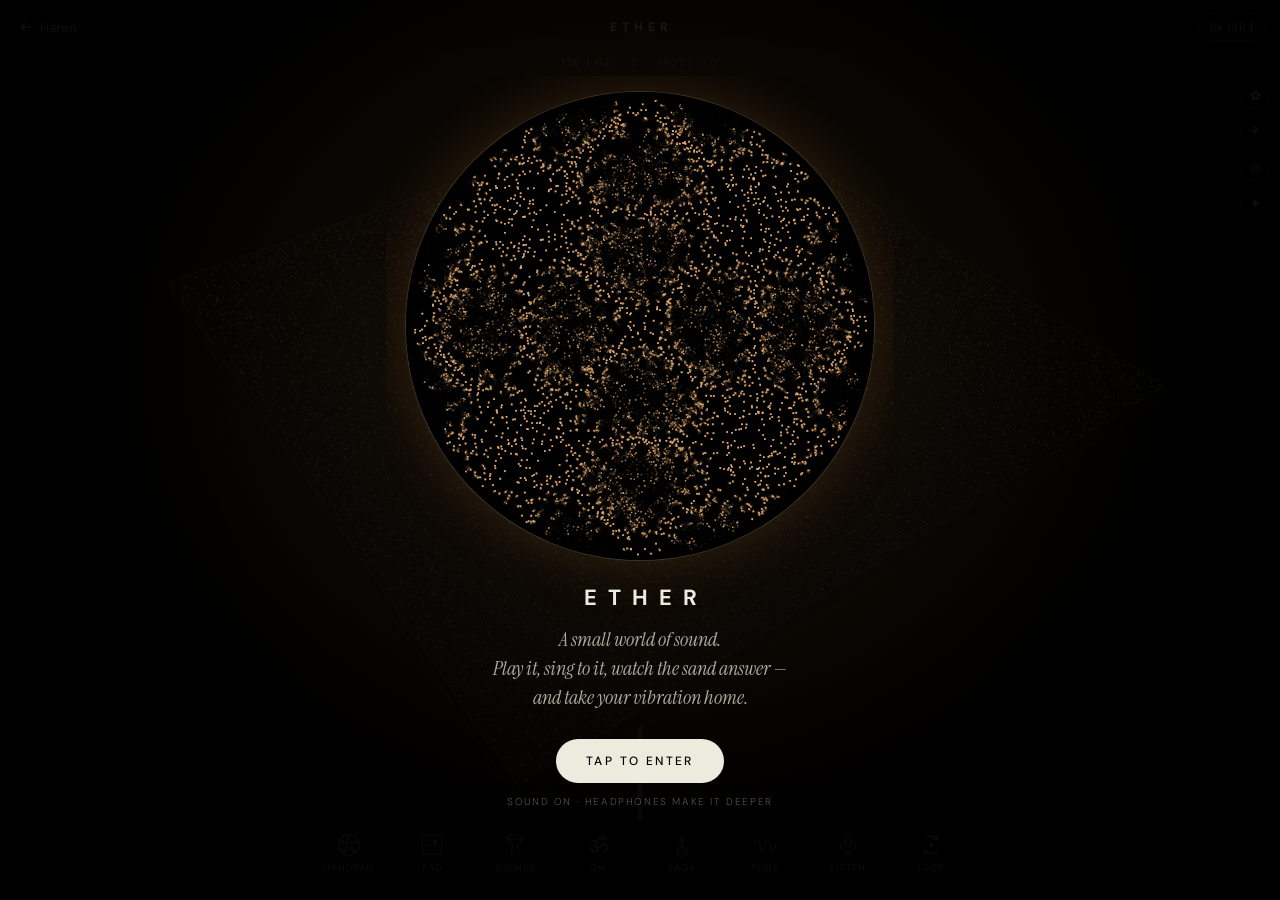
==== commit 6d3c71cf: "Ether: truer handpan voice, rustic 3D handpan with scale presets and per-note tuning (default D Celt" ====
--- a/ether/index.html
+++ b/ether/index.html
@@ -17,7 +17,7 @@
 <link rel="preload" as="style" href="https://fonts.googleapis.com/css2?family=DM+Sans:opsz,wght@9..40,300;9..40,400;9..40,500&family=Instrument+Serif:ital@0;1&family=Syncopate:wght@400;700&display=swap">
 <link href="https://fonts.googleapis.com/css2?family=DM+Sans:opsz,wght@9..40,300;9..40,400;9..40,500&family=Instrument+Serif:ital@0;1&family=Syncopate:wght@400;700&display=swap" rel="stylesheet" media="print" onload="this.media='all'">
 <noscript><link href="https://fonts.googleapis.com/css2?family=DM+Sans:opsz,wght@9..40,300;9..40,400;9..40,500&family=Instrument+Serif:ital@0;1&family=Syncopate:wght@400;700&display=swap" rel="stylesheet"></noscript>
-<link rel="stylesheet" href="ether.min.css?v=c14dee048d">
+<link rel="stylesheet" href="ether.min.css?v=0af984517b">
 </head>
 <body>
 <canvas id="cv"></canvas>
@@ -47,8 +47,14 @@
 
   <!-- HANDPAN -->
   <div class="panel" data-p="handpan">
-    <div class="ph"><h2>Handpan</h2><p id="hpScale">Mayamalavagowla</p></div>
+    <div class="ph"><h2>Handpan</h2><p id="hpScale">D Celtic Minor</p></div>
     <div class="hp" id="hp"></div>
+    <div class="pan-bar" id="panBar"><button class="pill" id="panTog">Scale &amp; notes</button></div>
+    <div class="pan-edit" id="panEdit">
+      <div class="sa-chips pan-scales" id="panScales"></div>
+      <div class="pan-notes" id="panNotes"></div>
+      <p class="fine">Pick a scale, or tune any field up or down by a semitone. Your pan is remembered on this device.</p>
+    </div>
   </div>
 
   <!-- SYNTH PAD -->
@@ -187,6 +193,6 @@
 </div>
 
 <div class="toast" id="toast" role="status"></div>
-<script src="ether.min.js?v=ffb78e4e0a"></script>
+<script src="ether.min.js?v=84a8529cd3"></script>
 </body>
 </html>
--- a/ether/ether.min.css
+++ b/ether/ether.min.css
@@ -1 +1 @@
-:root{--bg:#000;--card:#0E0E0E;--card2:#161616;--cream:#EDEBDD;--c72:rgba(237,235,221,.72);--c56:rgba(237,235,221,.56);--c34:rgba(237,235,221,.34);--line:rgba(237,235,221,.1);--line2:rgba(237,235,221,.18);--ember:#D08A45;--ember-lt:#EFA059;--glow:rgba(208,138,69,.16);--sans:"DM Sans",-apple-system,BlinkMacSystemFont,"Segoe UI",Roboto,sans-serif;--serif:"Instrument Serif",Georgia,serif;--wide:"Syncopate","DM Sans",sans-serif;--ease:cubic-bezier(.16,1,.3,1);--top: calc(54px + env(safe-area-inset-top)) ;--dock: calc(66px + env(safe-area-inset-bottom)) ;--sheet:min(46svh,400px)}*{margin:0;padding:0;box-sizing:border-box;-webkit-tap-highlight-color:transparent;touch-action:pan-x pan-y;-webkit-touch-callout:none}html,body{height:100%;overflow:hidden;background:var(--bg);color:var(--cream);font-family:var(--sans);font-weight:300;-webkit-font-smoothing:antialiased;overscroll-behavior:none;-webkit-user-select:none;user-select:none}button{font-family:inherit;color:inherit;background:none;border:0;cursor:pointer}#cv{position:fixed;inset:0;width:100%;height:100%;display:block;touch-action:none;cursor:grab}#cv:active{cursor:grabbing}#gl{position:fixed;inset:0;width:100%;height:100%;display:block;pointer-events:none}.top{position:fixed;top:0;left:0;right:0;z-index:10;height:var(--top);padding:env(safe-area-inset-top) 14px 0;display:flex;align-items:center;justify-content:space-between;background:linear-gradient(to bottom,rgba(0,0,0,.75),transparent)}.back{display:flex;align-items:center;gap:6px;color:var(--c72);text-decoration:none;font-size:13px;font-weight:500;padding:8px 4px}.back svg{width:16px;height:16px;stroke:currentColor;fill:none;stroke-width:2}.brand{font-family:var(--wide);font-weight:700;letter-spacing:.42em;font-size:12px;text-transform:uppercase;padding-left:.42em;color:var(--cream)}.chip{font-size:11px;letter-spacing:.06em;color:var(--c72);border:1px solid var(--line2);border-radius:999px;padding:6px 11px}.chip b{color:var(--ember-lt);font-weight:500}.readout{position:fixed;left:50%;transform:translate(-50%);top:calc(var(--top) + 2px);z-index:9;font-size:10.5px;letter-spacing:.16em;text-transform:uppercase;color:var(--c56);white-space:nowrap;display:flex;gap:8px;align-items:center;pointer-events:none}.readout i{font-style:normal;opacity:.4}.readout #roHz{color:var(--ember-lt)}.layers{position:fixed;right:10px;top:calc(var(--top) + 26px);z-index:9;display:flex;flex-direction:column;gap:6px}.layers button{width:30px;height:30px;border-radius:50%;border:1px solid var(--line);color:var(--c34);font-size:13px;background:#00000059;transition:all .3s}.layers button.on{color:var(--ember-lt);border-color:#d08a4573}.dock{position:fixed;left:0;right:0;bottom:0;z-index:20;height:var(--dock);padding:6px 6px env(safe-area-inset-bottom);display:grid;grid-template-columns:repeat(8,1fr);background:#000000db;backdrop-filter:blur(16px);-webkit-backdrop-filter:blur(16px);border-top:1px solid var(--line)}.dock button{position:relative;display:flex;flex-direction:column;align-items:center;justify-content:center;gap:4px;color:var(--c56);font-size:9.5px;letter-spacing:.1em;text-transform:uppercase;font-weight:500;border-radius:12px;transition:color .25s,background .25s}.dock svg{width:26px;height:26px;fill:none;stroke:currentColor;stroke-width:1.4;stroke-linecap:round;stroke-linejoin:round}.dock svg .fill{fill:currentColor;stroke:none}.dock .om-g{font-size:23px;line-height:26px;height:26px;font-weight:400;letter-spacing:0;text-transform:none}.dock button.on{color:var(--ember-lt);background:var(--glow)}.dock button.live:after{content:"";position:absolute;top:8px;left:calc(50% + 12px);width:5px;height:5px;border-radius:50%;background:var(--ember-lt);box-shadow:0 0 8px var(--ember-lt)}.sheet{position:fixed;left:0;right:0;bottom:var(--dock);z-index:15;height:var(--sheet);background:linear-gradient(to bottom,#0a0a0ad1,#060606f5);backdrop-filter:blur(18px);-webkit-backdrop-filter:blur(18px);border-top:1px solid var(--line);border-radius:22px 22px 0 0;transform:translateY(calc(100% + var(--dock)));transition:transform .5s var(--ease)}.sheet.open{transform:none}.panel{position:absolute;inset:0;padding:16px 16px 12px;display:none;flex-direction:column;gap:12px;overflow-y:auto}.panel.on{display:flex}.ph{display:flex;align-items:baseline;justify-content:space-between;gap:10px}.ph h2{font-family:var(--serif);font-style:italic;font-weight:400;font-size:24px;letter-spacing:-.01em}.ph p{font-size:10.5px;letter-spacing:.14em;text-transform:uppercase;color:var(--c56);text-align:right}.pill{border:1px solid var(--line2);border-radius:999px;padding:9px 14px;font-size:11px;letter-spacing:.12em;text-transform:uppercase;font-weight:500;color:var(--c72);transition:all .25s}.pill.on{background:var(--cream);color:#000;border-color:var(--cream)}.hp{position:relative;flex:none;margin:0 auto;border-radius:50%;background:radial-gradient(circle at 40% 35%,#2a2620,#14120f 60%,#0a0908);box-shadow:inset 0 0 0 1px #edebdd14,inset 0 -14px 40px #0009,0 20px 50px -20px #000000e6;touch-action:none}.hp button{position:absolute;transform:translate(-50%,-50%);border-radius:50%;background:radial-gradient(circle at 40% 35%,#3a342b,#1c1915);box-shadow:inset 0 1px #ffffff14,inset 0 0 0 1px #d08a4538;display:flex;align-items:center;justify-content:center;font-size:11px;letter-spacing:.08em;color:var(--c72);transition:box-shadow .5s,background .5s,color .3s;touch-action:none}.hp button.hit{background:radial-gradient(circle at 40% 35%,#6b4a22,#2a1d10);color:var(--cream);box-shadow:inset 0 0 0 1px var(--ember),0 0 26px #d08a458c;transition:none}.hp button.ding{font-size:13px;color:var(--ember-lt)}.xy{position:relative;flex:1;min-height:0;border-radius:16px;overflow:hidden;touch-action:none;background:linear-gradient(to top,#0b0b0b,#1a1510);box-shadow:inset 0 0 0 1px var(--line)}.xy-cols{position:absolute;inset:0;display:flex}.xy-cols div{flex:1;border-right:1px solid rgba(237,235,221,.05);display:flex;align-items:flex-end;justify-content:center;padding-bottom:6px;font-size:9px;letter-spacing:.06em;color:var(--c34)}.xy-cols div.sa{color:var(--ember);background:#d08a450a}.xy .dot{position:absolute;width:46px;height:46px;margin:-23px 0 0 -23px;border-radius:50%;pointer-events:none;background:radial-gradient(circle,rgba(239,160,89,.9),rgba(208,138,69,.2) 50%,transparent 70%)}.dj{position:relative;flex:none;margin:0 auto;border-radius:50%;touch-action:none}.dj>div{position:absolute;border-radius:50%;display:flex;justify-content:center;pointer-events:none}.dj span{font-size:9px;letter-spacing:.2em;text-transform:uppercase;color:var(--c34);margin-top:6%}.dj-slap{inset:0;background:radial-gradient(circle,#2b2116 60%,#1a130c);box-shadow:inset 0 0 0 3px #3b2a18,inset 0 0 0 7px #120d08}.dj-tone{inset:15%;background:radial-gradient(circle,#3a2d1f,#2c2117);box-shadow:inset 0 0 0 1px #edebdd0f}.dj-bass{inset:36%;background:radial-gradient(circle at 45% 40%,#4a3a28,#33281c);align-items:center}.dj-bass span{margin:0}.dj .rip{position:absolute;border-radius:50%;border:1.5px solid var(--ember-lt);pointer-events:none;animation:rip .7s var(--ease) forwards}@keyframes rip{0%{width:10px;height:10px;opacity:.9}to{width:160px;height:160px;opacity:0}}.om{display:flex;gap:16px;align-items:center}.om-btn{width:112px;height:112px;flex-shrink:0;border-radius:50%;font-size:56px;line-height:1;color:var(--c72);border:1px solid var(--line2);background:radial-gradient(circle,#1a1510,#0a0908);transition:all .4s}.om-btn.on{color:var(--ember-lt);border-color:var(--ember);box-shadow:0 0 40px #d08a4559;animation:breathe var(--br,7s) ease-in-out infinite}@keyframes breathe{50%{box-shadow:0 0 70px #d08a4599;transform:scale(1.04)}}.om-ctl{flex:1;display:flex;flex-direction:column;gap:6px;min-width:0}.om-ctl label,.sa-row .lbl{font-size:10px;letter-spacing:.16em;text-transform:uppercase;color:var(--c56);display:flex;justify-content:space-between;gap:6px}.om-ctl label b{color:var(--ember-lt);font-weight:500}.om-ctl .tog{justify-content:flex-start;align-items:center;margin-top:4px}.om-ctl .tog em{font-style:normal;opacity:.6;margin-left:auto}.freqs,.ragas,.sa-chips{display:flex;gap:6px;overflow-x:auto;scrollbar-width:none;padding-bottom:2px}.freqs::-webkit-scrollbar,.ragas::-webkit-scrollbar,.sa-chips::-webkit-scrollbar{display:none}.freqs button,.ragas button,.sa-chips button{flex-shrink:0;border:1px solid var(--line2);border-radius:12px;padding:8px 11px;text-align:left;color:var(--c72);transition:all .25s}.freqs button b,.ragas button b{display:block;font-size:12.5px;font-weight:500;color:var(--cream);letter-spacing:-.01em}.freqs button small,.ragas button small{font-size:9.5px;letter-spacing:.08em;color:var(--c56)}.freqs button.on,.ragas button.on,.sa-chips button.on{border-color:var(--ember);background:var(--glow)}.sa-chips button{font-size:12px;padding:7px 11px;border-radius:999px}.swaras{display:flex;gap:4px;justify-content:space-between}.swaras button{flex:1;height:44px;border-radius:10px;border:1px solid var(--line);font-size:12px;font-weight:500;color:var(--c72);transition:all .2s}.swaras button.hit{background:var(--ember);color:#000;border-color:var(--ember);transition:none}.raga-row{display:flex;gap:8px}.raga-row .pill{flex:1}.sa-row{display:flex;align-items:center;gap:10px}.sa-row .lbl{flex-shrink:0}.mic{display:flex;gap:16px;align-items:center}.mic-btn{width:112px;height:112px;flex-shrink:0;border-radius:50%;border:1px solid var(--line2);display:flex;flex-direction:column;align-items:center;justify-content:center;gap:6px;font-size:9.5px;letter-spacing:.12em;text-transform:uppercase;color:var(--c72);background:radial-gradient(circle,#1a1510,#0a0908);transition:all .3s}.mic-btn svg{width:30px;height:30px;fill:none;stroke:currentColor;stroke-width:1.5;stroke-linecap:round}.mic-btn.on{color:var(--ember-lt);border-color:var(--ember);box-shadow:0 0 40px #d08a4559}.mic-read{flex:1;min-width:0}.mic-hz{font-family:var(--wide);font-size:22px;font-weight:700;letter-spacing:.02em}.mic-note{font-size:13px;color:var(--c72);margin:4px 0 10px}.meter{height:4px;border-radius:2px;background:var(--line);overflow:hidden}.meter i{display:block;height:100%;width:0;background:linear-gradient(90deg,var(--ember),var(--ember-lt));transition:width .08s}.fine{font-size:11px;color:var(--c34);line-height:1.5}input[type=range]{-webkit-appearance:none;appearance:none;width:100%;height:28px;background:transparent}input[type=range]::-webkit-slider-runnable-track{height:2px;background:var(--line2);border-radius:2px}input[type=range]::-moz-range-track{height:2px;background:var(--line2)}input[type=range]::-webkit-slider-thumb{-webkit-appearance:none;width:20px;height:20px;border-radius:50%;margin-top:-9px;background:var(--cream);box-shadow:0 0 0 4px #d08a4540}input[type=range]::-moz-range-thumb{width:20px;height:20px;border-radius:50%;border:0;background:var(--cream)}input[type=checkbox]{accent-color:var(--ember);width:16px;height:16px}.gate{position:fixed;inset:0;z-index:50;display:flex;align-items:center;justify-content:center;text-align:center;background:radial-gradient(ellipse at 50% 40%,rgba(208,138,69,.12),transparent 60%),#000000eb;transition:opacity .9s var(--ease),visibility 0s .9s}.gate.gone{opacity:0;visibility:hidden}.gate-in{padding:max(16px,env(safe-area-inset-top)) 20px max(16px,env(safe-area-inset-bottom));max-width:min(560px,100%);max-height:100svh;overflow-y:auto;display:flex;flex-direction:column;align-items:center;justify-content:center}.gate-om{font-size:84px;color:var(--ember-lt);line-height:1;text-shadow:0 0 40px rgba(208,138,69,.5);animation:breathe 6s ease-in-out infinite}.gate h1{font-family:var(--wide);font-weight:700;letter-spacing:.5em;padding-left:.5em;font-size:clamp(16px,2.6vh,22px);margin:clamp(12px,2.6vh,26px) 0 clamp(8px,1.4vh,14px);text-transform:uppercase}.gate p{font-family:var(--serif);font-style:italic;font-size:clamp(15px,2.3vh,20px);line-height:1.45;color:var(--c72);max-width:340px}.gate button{margin:clamp(14px,3vh,28px) 0 clamp(8px,1.4vh,12px);background:var(--cream);color:#000;border-radius:999px;padding:14px 30px;font-size:12px;letter-spacing:.2em;text-transform:uppercase;font-weight:500}.gate small{display:block;font-size:10px;letter-spacing:.16em;text-transform:uppercase;color:var(--c34)}@media (min-width:900px){:root{--sheet:440px}.sheet{left:auto;right:20px;bottom:calc(var(--dock) + 14px);width:420px;border-radius:22px;border:1px solid var(--line)}.dock{left:50%;right:auto;transform:translate(-50%);width:680px;bottom:14px;border-radius:20px;border:1px solid var(--line);padding-bottom:6px;height:66px}.sheet{bottom:94px}.sheet:not(.open){transform:translate(calc(100% + 40px))}}@media (max-height:640px){:root{--sheet:min(50svh,320px)}.om-btn,.mic-btn{width:92px;height:92px}.om-btn{font-size:46px}}.gate-cym{display:block;flex-shrink:0;margin:0 auto;border-radius:50%;width:min(74vw,42svh,440px);height:min(74vw,42svh,440px);box-shadow:0 0 0 1px #edebdd24,0 0 60px #d08a452e}@media (min-width:900px){.gate-cym{width:min(52vh,40vw,500px);height:min(52vh,40vw,500px)}}@media (max-height:560px){.gate-cym{width:min(60vw,38svh);height:min(60vw,38svh)}.gate small{display:none}}.ph .fs{width:34px;height:34px;border-radius:50%;border:1px solid var(--line2);color:var(--c72);flex-shrink:0;display:flex;align-items:center;justify-content:center;margin-left:auto;transition:all .25s}.ph .fs:hover,.ph .fs:active{color:var(--ember-lt);border-color:var(--ember)}.ph .fs svg{width:15px;height:15px;fill:none;stroke:currentColor;stroke-width:1.8;stroke-linecap:round}.ph{align-items:center}.ph p{flex:1}body.full .sheet{height:calc(100svh - var(--top) - var(--dock));border-radius:18px 18px 0 0}body.full .readout,body.full .layers{opacity:0;pointer-events:none}body.full .xy-cols div{font-size:11px}body.full .om-btn,body.full .mic-btn{width:150px;height:150px;font-size:76px}@media (min-width:900px){body.full .sheet{left:20px;right:20px;width:auto;height:calc(100svh - var(--top) - 110px);border-radius:22px}}.looper{display:flex;gap:16px;align-items:center}.loop-ring{position:relative;width:112px;height:112px;flex-shrink:0;border-radius:50%;border:1px solid var(--line2);background:radial-gradient(circle,#1a1510,#0a0908);transition:box-shadow .3s,border-color .3s}.loop-ring span{position:absolute;inset:6px;border-radius:50%;background:conic-gradient(var(--ember) calc(var(--p,0)*1turn),rgba(237,235,221,.06) 0);-webkit-mask:radial-gradient(circle,transparent 62%,#000 63%);mask:radial-gradient(circle,transparent 62%,#000 63%)}.loop-ring b{position:absolute;left:50%;top:50%;width:30px;height:30px;margin:-15px 0 0 -15px;border-radius:50%;background:#c0392b;box-shadow:0 0 0 4px #c0392b2e;transition:all .3s}.loop-ring.on{border-color:#c0392b;box-shadow:0 0 40px #c0392b73}.loop-ring.on b{border-radius:6px;width:24px;height:24px;margin:-12px 0 0 -12px;animation:recPulse 1s ease-in-out infinite}@keyframes recPulse{50%{opacity:.45}}.loop-side{flex:1;min-width:0;display:flex;flex-direction:column;gap:7px}.loop-lbl{font-size:13px;color:var(--cream);font-weight:500}.loop-len{font-size:10px;letter-spacing:.16em;text-transform:uppercase;color:var(--ember-lt);min-height:12px}.loop-layers{display:flex;flex-wrap:wrap;gap:5px}.lay{display:flex;align-items:center;gap:6px;font-size:11px;padding:6px 10px;border-radius:999px;border:1px solid rgba(208,138,69,.45);color:var(--cream)}.lay i{width:6px;height:6px;border-radius:50%;background:var(--ember-lt);box-shadow:0 0 6px var(--ember-lt)}.lay.muted{opacity:.4}.lay.muted i{background:var(--c34);box-shadow:none}.loop-row{display:flex;gap:6px}.loop-row .pill{padding:8px 11px;font-size:10px}.loop-row .pill:disabled{opacity:.3}.loop-row .pill.save{border-color:var(--ember);color:var(--ember-lt)}.sess{display:flex;gap:14px;align-items:center;padding:12px;border:1px solid var(--line);border-radius:14px}.rec{display:flex;align-items:center;gap:8px;padding:11px 16px;border-radius:999px;border:1px solid var(--line2);font-size:11px;letter-spacing:.14em;text-transform:uppercase;font-weight:500;color:var(--cream);flex-shrink:0}.rec i{width:10px;height:10px;border-radius:50%;background:#c0392b}.rec.on{border-color:#c0392b;background:#c0392b24}.rec.on i{animation:recPulse 1s infinite}.sess b{display:block;font-family:var(--wide);font-size:15px;letter-spacing:.04em}.sess small{display:block;font-size:10.5px;line-height:1.45;color:var(--c56);margin-top:2px}.saves{display:flex;flex-direction:column;gap:5px}.saved{display:flex;justify-content:space-between;gap:10px;font-size:11px;color:var(--c72);padding:7px 10px;border-radius:10px;background:#d08a4512}.saved span{overflow:hidden;text-overflow:ellipsis;white-space:nowrap}.saved small{flex-shrink:0;color:var(--c34)}.toast{position:fixed;left:50%;bottom:calc(var(--dock) + 14px);transform:translate(-50%,10px);z-index:60;max-width:90vw;background:#14120ff2;border:1px solid rgba(208,138,69,.45);color:var(--cream);font-size:12px;padding:10px 14px;border-radius:12px;opacity:0;pointer-events:none;transition:all .35s var(--ease);white-space:nowrap;overflow:hidden;text-overflow:ellipsis}.toast.on{opacity:1;transform:translate(-50%)}@media (max-width:520px){.dock{padding-left:2px;padding-right:2px}.dock button{font-size:8px;letter-spacing:.03em;gap:3px}.dock svg{width:23px;height:23px}.dock .om-g{font-size:20px}}.tone{display:flex;gap:16px;align-items:center}.tone-btn{width:112px;height:112px;flex-shrink:0;border-radius:50%;border:1px solid var(--line2);display:flex;flex-direction:column;align-items:center;justify-content:center;gap:5px;background:radial-gradient(circle,#1a1510,#0a0908);color:var(--c56);transition:all .4s}.tone-btn b{font-family:var(--wide);font-size:21px;font-weight:700;letter-spacing:0;color:var(--cream);line-height:1}.tone-btn small{font-size:8.5px;letter-spacing:.12em;text-transform:uppercase;font-weight:500}.tone-btn.on{border-color:var(--ember);color:var(--ember-lt);box-shadow:0 0 40px #d08a4559;animation:breathe 7s ease-in-out infinite}.tone-btn.on b{color:var(--ember-lt)}.tone-ctl{flex:1;min-width:0;display:flex;flex-direction:column;gap:5px}.sub-lbl{font-size:10px;letter-spacing:.16em;text-transform:uppercase;color:var(--c56);flex-shrink:0}.tone-row{display:flex;gap:6px}.tone-row .pill{flex:1;padding:8px 6px;font-size:10px;white-space:nowrap}.tone-row .pill.on{background:var(--glow);color:var(--ember-lt);border-color:var(--ember)}.beat-row{display:flex;align-items:center;gap:10px}.beat-row .sa-chips button{font-size:11px;padding:6px 10px}.mic-btn span{display:block}.mic-btn.on{animation:breathe 4s ease-in-out infinite}.tuner{position:relative;height:8px;border-radius:4px;background:var(--line);margin:2px 0 10px}.tuner:before{content:"";position:absolute;left:50%;top:-3px;width:1px;height:14px;background:var(--c34)}.tuner i{position:absolute;left:50%;top:-4px;width:4px;height:16px;margin-left:-2px;border-radius:2px;background:var(--c56);transition:left .14s,background .2s,box-shadow .2s}.tuner.ok i{background:var(--ember-lt);box-shadow:0 0 12px var(--ember-lt)}.mic-hz{font-size:20px}body.full .tone-btn{width:150px;height:150px}body.full .tone-btn b{font-size:28px}@media (max-height:640px){.tone-btn{width:92px;height:92px}.tone-btn b{font-size:18px}}.spec-wrap{flex-shrink:0}.spec{display:block;width:100%;height:84px;border-radius:12px;border:1px solid var(--line);background:linear-gradient(to top,rgba(208,138,69,.05),transparent)}.spec-ax{display:flex;justify-content:space-between;gap:8px;margin-top:5px;font-size:8.5px;letter-spacing:.08em;text-transform:uppercase;color:var(--c34)}.spec-ax span:nth-child(2){color:var(--c56);text-align:center}body.full .spec{height:160px}.grab{display:none}@media (max-width:899px){.grab{display:block;position:absolute;z-index:3;top:0;left:50%;transform:translate(-50%);width:120px;height:22px;touch-action:none}.grab:after{content:"";position:absolute;left:50%;top:7px;width:38px;height:4px;margin-left:-19px;border-radius:2px;background:var(--line2)}.panel{padding-top:24px}.layers{gap:8px;right:8px}.layers button{width:38px;height:38px;font-size:15px}.dock button{min-height:48px}.dock button:active{background:var(--glow)}.pill,.freqs button,.ragas button,.sa-chips button{min-height:40px}.tone-row .pill{min-height:40px;padding:6px}.beat-row{flex-direction:column;align-items:flex-start;gap:6px}.beat-row .sa-chips{width:100%}.freqs,.ragas,.sa-chips{scroll-snap-type:x proximity;-webkit-overflow-scrolling:touch;margin-right:-16px;padding-right:16px}.freqs button,.ragas button,.sa-chips button{scroll-snap-align:start}.fine{font-size:11.5px}.readout{font-size:10px;letter-spacing:.12em;gap:6px}.toast{white-space:normal;text-align:center;width:max-content;max-width:calc(100vw - 32px);line-height:1.4}.panel{overscroll-behavior:contain;-webkit-overflow-scrolling:touch}input[type=range]{height:36px}input[type=range]::-webkit-slider-thumb{width:24px;height:24px;margin-top:-11px}}@media (max-width:380px){.tone,.mic,.om,.looper{gap:12px}.tone-btn,.mic-btn,.om-btn,.loop-ring{width:96px;height:96px}.om-btn{font-size:48px}.ph h2{font-size:22px}}
+:root{--bg:#000;--card:#0E0E0E;--card2:#161616;--cream:#EDEBDD;--c72:rgba(237,235,221,.72);--c56:rgba(237,235,221,.56);--c34:rgba(237,235,221,.34);--line:rgba(237,235,221,.1);--line2:rgba(237,235,221,.18);--ember:#D08A45;--ember-lt:#EFA059;--glow:rgba(208,138,69,.16);--sans:"DM Sans",-apple-system,BlinkMacSystemFont,"Segoe UI",Roboto,sans-serif;--serif:"Instrument Serif",Georgia,serif;--wide:"Syncopate","DM Sans",sans-serif;--ease:cubic-bezier(.16,1,.3,1);--top: calc(54px + env(safe-area-inset-top)) ;--dock: calc(66px + env(safe-area-inset-bottom)) ;--sheet:min(46svh,400px)}*{margin:0;padding:0;box-sizing:border-box;-webkit-tap-highlight-color:transparent;touch-action:pan-x pan-y;-webkit-touch-callout:none}html,body{height:100%;overflow:hidden;background:var(--bg);color:var(--cream);font-family:var(--sans);font-weight:300;-webkit-font-smoothing:antialiased;overscroll-behavior:none;-webkit-user-select:none;user-select:none}button{font-family:inherit;color:inherit;background:none;border:0;cursor:pointer}#cv{position:fixed;inset:0;width:100%;height:100%;display:block;touch-action:none;cursor:grab}#cv:active{cursor:grabbing}#gl{position:fixed;inset:0;width:100%;height:100%;display:block;pointer-events:none}.top{position:fixed;top:0;left:0;right:0;z-index:10;height:var(--top);padding:env(safe-area-inset-top) 14px 0;display:flex;align-items:center;justify-content:space-between;background:linear-gradient(to bottom,rgba(0,0,0,.75),transparent)}.back{display:flex;align-items:center;gap:6px;color:var(--c72);text-decoration:none;font-size:13px;font-weight:500;padding:8px 4px}.back svg{width:16px;height:16px;stroke:currentColor;fill:none;stroke-width:2}.brand{font-family:var(--wide);font-weight:700;letter-spacing:.42em;font-size:12px;text-transform:uppercase;padding-left:.42em;color:var(--cream)}.chip{font-size:11px;letter-spacing:.06em;color:var(--c72);border:1px solid var(--line2);border-radius:999px;padding:6px 11px}.chip b{color:var(--ember-lt);font-weight:500}.readout{position:fixed;left:50%;transform:translate(-50%);top:calc(var(--top) + 2px);z-index:9;font-size:10.5px;letter-spacing:.16em;text-transform:uppercase;color:var(--c56);white-space:nowrap;display:flex;gap:8px;align-items:center;pointer-events:none}.readout i{font-style:normal;opacity:.4}.readout #roHz{color:var(--ember-lt)}.layers{position:fixed;right:10px;top:calc(var(--top) + 26px);z-index:9;display:flex;flex-direction:column;gap:6px}.layers button{width:30px;height:30px;border-radius:50%;border:1px solid var(--line);color:var(--c34);font-size:13px;background:#00000059;transition:all .3s}.layers button.on{color:var(--ember-lt);border-color:#d08a4573}.dock{position:fixed;left:0;right:0;bottom:0;z-index:20;height:var(--dock);padding:6px 6px env(safe-area-inset-bottom);display:grid;grid-template-columns:repeat(8,1fr);background:#000000db;backdrop-filter:blur(16px);-webkit-backdrop-filter:blur(16px);border-top:1px solid var(--line)}.dock button{position:relative;display:flex;flex-direction:column;align-items:center;justify-content:center;gap:4px;color:var(--c56);font-size:9.5px;letter-spacing:.1em;text-transform:uppercase;font-weight:500;border-radius:12px;transition:color .25s,background .25s}.dock svg{width:26px;height:26px;fill:none;stroke:currentColor;stroke-width:1.4;stroke-linecap:round;stroke-linejoin:round}.dock svg .fill{fill:currentColor;stroke:none}.dock .om-g{font-size:23px;line-height:26px;height:26px;font-weight:400;letter-spacing:0;text-transform:none}.dock button.on{color:var(--ember-lt);background:var(--glow)}.dock button.live:after{content:"";position:absolute;top:8px;left:calc(50% + 12px);width:5px;height:5px;border-radius:50%;background:var(--ember-lt);box-shadow:0 0 8px var(--ember-lt)}.sheet{position:fixed;left:0;right:0;bottom:var(--dock);z-index:15;height:var(--sheet);background:linear-gradient(to bottom,#0a0a0ad1,#060606f5);backdrop-filter:blur(18px);-webkit-backdrop-filter:blur(18px);border-top:1px solid var(--line);border-radius:22px 22px 0 0;transform:translateY(calc(100% + var(--dock)));transition:transform .5s var(--ease)}.sheet.open{transform:none}.panel{position:absolute;inset:0;padding:16px 16px 12px;display:none;flex-direction:column;gap:12px;overflow-y:auto}.panel.on{display:flex}.ph{display:flex;align-items:baseline;justify-content:space-between;gap:10px}.ph h2{font-family:var(--serif);font-style:italic;font-weight:400;font-size:24px;letter-spacing:-.01em}.ph p{font-size:10.5px;letter-spacing:.14em;text-transform:uppercase;color:var(--c56);text-align:right}.pill{border:1px solid var(--line2);border-radius:999px;padding:9px 14px;font-size:11px;letter-spacing:.12em;text-transform:uppercase;font-weight:500;color:var(--c72);transition:all .25s}.pill.on{background:var(--cream);color:#000;border-color:var(--cream)}.hp{position:relative;flex:none;margin:0 auto;touch-action:none}.hp canvas{display:block;touch-action:none;cursor:pointer;-webkit-user-select:none;user-select:none}.pan-bar{display:flex;justify-content:center;flex-shrink:0}.pan-bar .pill{padding:8px 16px}.pan-bar .pill.on{background:var(--glow);color:var(--ember-lt);border-color:var(--ember)}.pan-edit{display:none;flex-direction:column;gap:10px;flex-shrink:0}.pan-edit.open{display:flex}.pan-scales button{font-size:11px;padding:7px 11px;white-space:nowrap}.pan-notes{display:grid;grid-template-columns:repeat(3,1fr);gap:6px}.pan-notes.dim{opacity:.55}.pn{display:flex;align-items:center;border:1px solid var(--line);border-radius:12px;overflow:hidden;background:#ffffff05}.pn button{width:30px;align-self:stretch;font-size:16px;color:var(--c56);transition:background .2s,color .2s}.pn button:active{background:var(--glow);color:var(--ember-lt)}.pn span{flex:1;text-align:center;padding:6px 0;line-height:1.15}.pn b{display:block;font-size:13px;font-weight:600;color:var(--cream)}.pn i{display:block;font-style:normal;font-size:8.5px;letter-spacing:.12em;text-transform:uppercase;color:var(--c34)}.pn:first-child{border-color:#d08a4573}body.full .pan-bar,body.full .pan-edit{display:none}.xy{position:relative;flex:1;min-height:0;border-radius:16px;overflow:hidden;touch-action:none;background:linear-gradient(to top,#0b0b0b,#1a1510);box-shadow:inset 0 0 0 1px var(--line)}.xy-cols{position:absolute;inset:0;display:flex}.xy-cols div{flex:1;border-right:1px solid rgba(237,235,221,.05);display:flex;align-items:flex-end;justify-content:center;padding-bottom:6px;font-size:9px;letter-spacing:.06em;color:var(--c34)}.xy-cols div.sa{color:var(--ember);background:#d08a450a}.xy .dot{position:absolute;width:46px;height:46px;margin:-23px 0 0 -23px;border-radius:50%;pointer-events:none;background:radial-gradient(circle,rgba(239,160,89,.9),rgba(208,138,69,.2) 50%,transparent 70%)}.dj{position:relative;flex:none;margin:0 auto;border-radius:50%;touch-action:none}.dj>div{position:absolute;border-radius:50%;display:flex;justify-content:center;pointer-events:none}.dj span{font-size:9px;letter-spacing:.2em;text-transform:uppercase;color:var(--c34);margin-top:6%}.dj-slap{inset:0;background:radial-gradient(circle,#2b2116 60%,#1a130c);box-shadow:inset 0 0 0 3px #3b2a18,inset 0 0 0 7px #120d08}.dj-tone{inset:15%;background:radial-gradient(circle,#3a2d1f,#2c2117);box-shadow:inset 0 0 0 1px #edebdd0f}.dj-bass{inset:36%;background:radial-gradient(circle at 45% 40%,#4a3a28,#33281c);align-items:center}.dj-bass span{margin:0}.dj .rip{position:absolute;border-radius:50%;border:1.5px solid var(--ember-lt);pointer-events:none;animation:rip .7s var(--ease) forwards}@keyframes rip{0%{width:10px;height:10px;opacity:.9}to{width:160px;height:160px;opacity:0}}.om{display:flex;gap:16px;align-items:center}.om-btn{width:112px;height:112px;flex-shrink:0;border-radius:50%;font-size:56px;line-height:1;color:var(--c72);border:1px solid var(--line2);background:radial-gradient(circle,#1a1510,#0a0908);transition:all .4s}.om-btn.on{color:var(--ember-lt);border-color:var(--ember);box-shadow:0 0 40px #d08a4559;animation:breathe var(--br,7s) ease-in-out infinite}@keyframes breathe{50%{box-shadow:0 0 70px #d08a4599;transform:scale(1.04)}}.om-ctl{flex:1;display:flex;flex-direction:column;gap:6px;min-width:0}.om-ctl label,.sa-row .lbl{font-size:10px;letter-spacing:.16em;text-transform:uppercase;color:var(--c56);display:flex;justify-content:space-between;gap:6px}.om-ctl label b{color:var(--ember-lt);font-weight:500}.om-ctl .tog{justify-content:flex-start;align-items:center;margin-top:4px}.om-ctl .tog em{font-style:normal;opacity:.6;margin-left:auto}.freqs,.ragas,.sa-chips{display:flex;gap:6px;overflow-x:auto;scrollbar-width:none;padding-bottom:2px}.freqs::-webkit-scrollbar,.ragas::-webkit-scrollbar,.sa-chips::-webkit-scrollbar{display:none}.freqs button,.ragas button,.sa-chips button{flex-shrink:0;border:1px solid var(--line2);border-radius:12px;padding:8px 11px;text-align:left;color:var(--c72);transition:all .25s}.freqs button b,.ragas button b{display:block;font-size:12.5px;font-weight:500;color:var(--cream);letter-spacing:-.01em}.freqs button small,.ragas button small{font-size:9.5px;letter-spacing:.08em;color:var(--c56)}.freqs button.on,.ragas button.on,.sa-chips button.on{border-color:var(--ember);background:var(--glow)}.sa-chips button{font-size:12px;padding:7px 11px;border-radius:999px}.swaras{display:flex;gap:4px;justify-content:space-between}.swaras button{flex:1;height:44px;border-radius:10px;border:1px solid var(--line);font-size:12px;font-weight:500;color:var(--c72);transition:all .2s}.swaras button.hit{background:var(--ember);color:#000;border-color:var(--ember);transition:none}.raga-row{display:flex;gap:8px}.raga-row .pill{flex:1}.sa-row{display:flex;align-items:center;gap:10px}.sa-row .lbl{flex-shrink:0}.mic{display:flex;gap:16px;align-items:center}.mic-btn{width:112px;height:112px;flex-shrink:0;border-radius:50%;border:1px solid var(--line2);display:flex;flex-direction:column;align-items:center;justify-content:center;gap:6px;font-size:9.5px;letter-spacing:.12em;text-transform:uppercase;color:var(--c72);background:radial-gradient(circle,#1a1510,#0a0908);transition:all .3s}.mic-btn svg{width:30px;height:30px;fill:none;stroke:currentColor;stroke-width:1.5;stroke-linecap:round}.mic-btn.on{color:var(--ember-lt);border-color:var(--ember);box-shadow:0 0 40px #d08a4559}.mic-read{flex:1;min-width:0}.mic-hz{font-family:var(--wide);font-size:22px;font-weight:700;letter-spacing:.02em}.mic-note{font-size:13px;color:var(--c72);margin:4px 0 10px}.meter{height:4px;border-radius:2px;background:var(--line);overflow:hidden}.meter i{display:block;height:100%;width:0;background:linear-gradient(90deg,var(--ember),var(--ember-lt));transition:width .08s}.fine{font-size:11px;color:var(--c34);line-height:1.5}input[type=range]{-webkit-appearance:none;appearance:none;width:100%;height:28px;background:transparent}input[type=range]::-webkit-slider-runnable-track{height:2px;background:var(--line2);border-radius:2px}input[type=range]::-moz-range-track{height:2px;background:var(--line2)}input[type=range]::-webkit-slider-thumb{-webkit-appearance:none;width:20px;height:20px;border-radius:50%;margin-top:-9px;background:var(--cream);box-shadow:0 0 0 4px #d08a4540}input[type=range]::-moz-range-thumb{width:20px;height:20px;border-radius:50%;border:0;background:var(--cream)}input[type=checkbox]{accent-color:var(--ember);width:16px;height:16px}.gate{position:fixed;inset:0;z-index:50;display:flex;align-items:center;justify-content:center;text-align:center;background:radial-gradient(ellipse at 50% 40%,rgba(208,138,69,.12),transparent 60%),#000000eb;transition:opacity .9s var(--ease),visibility 0s .9s}.gate.gone{opacity:0;visibility:hidden}.gate-in{padding:max(16px,env(safe-area-inset-top)) 20px max(16px,env(safe-area-inset-bottom));max-width:min(560px,100%);max-height:100svh;overflow-y:auto;display:flex;flex-direction:column;align-items:center;justify-content:center}.gate-om{font-size:84px;color:var(--ember-lt);line-height:1;text-shadow:0 0 40px rgba(208,138,69,.5);animation:breathe 6s ease-in-out infinite}.gate h1{font-family:var(--wide);font-weight:700;letter-spacing:.5em;padding-left:.5em;font-size:clamp(16px,2.6vh,22px);margin:clamp(12px,2.6vh,26px) 0 clamp(8px,1.4vh,14px);text-transform:uppercase}.gate p{font-family:var(--serif);font-style:italic;font-size:clamp(15px,2.3vh,20px);line-height:1.45;color:var(--c72);max-width:340px}.gate button{margin:clamp(14px,3vh,28px) 0 clamp(8px,1.4vh,12px);background:var(--cream);color:#000;border-radius:999px;padding:14px 30px;font-size:12px;letter-spacing:.2em;text-transform:uppercase;font-weight:500}.gate small{display:block;font-size:10px;letter-spacing:.16em;text-transform:uppercase;color:var(--c34)}@media (min-width:900px){:root{--sheet:440px}.sheet{left:auto;right:20px;bottom:calc(var(--dock) + 14px);width:420px;border-radius:22px;border:1px solid var(--line)}.dock{left:50%;right:auto;transform:translate(-50%);width:680px;bottom:14px;border-radius:20px;border:1px solid var(--line);padding-bottom:6px;height:66px}.sheet{bottom:94px}.sheet:not(.open){transform:translate(calc(100% + 40px))}}@media (max-height:640px){:root{--sheet:min(50svh,320px)}.om-btn,.mic-btn{width:92px;height:92px}.om-btn{font-size:46px}}.gate-cym{display:block;flex-shrink:0;margin:0 auto;border-radius:50%;width:min(74vw,42svh,440px);height:min(74vw,42svh,440px);box-shadow:0 0 0 1px #edebdd24,0 0 60px #d08a452e}@media (min-width:900px){.gate-cym{width:min(52vh,40vw,500px);height:min(52vh,40vw,500px)}}@media (max-height:560px){.gate-cym{width:min(60vw,38svh);height:min(60vw,38svh)}.gate small{display:none}}.ph .fs{width:34px;height:34px;border-radius:50%;border:1px solid var(--line2);color:var(--c72);flex-shrink:0;display:flex;align-items:center;justify-content:center;margin-left:auto;transition:all .25s}.ph .fs:hover,.ph .fs:active{color:var(--ember-lt);border-color:var(--ember)}.ph .fs svg{width:15px;height:15px;fill:none;stroke:currentColor;stroke-width:1.8;stroke-linecap:round}.ph{align-items:center}.ph p{flex:1}body.full .sheet{height:calc(100svh - var(--top) - var(--dock));border-radius:18px 18px 0 0}body.full .readout,body.full .layers{opacity:0;pointer-events:none}body.full .xy-cols div{font-size:11px}body.full .om-btn,body.full .mic-btn{width:150px;height:150px;font-size:76px}@media (min-width:900px){body.full .sheet{left:20px;right:20px;width:auto;height:calc(100svh - var(--top) - 110px);border-radius:22px}}.looper{display:flex;gap:16px;align-items:center}.loop-ring{position:relative;width:112px;height:112px;flex-shrink:0;border-radius:50%;border:1px solid var(--line2);background:radial-gradient(circle,#1a1510,#0a0908);transition:box-shadow .3s,border-color .3s}.loop-ring span{position:absolute;inset:6px;border-radius:50%;background:conic-gradient(var(--ember) calc(var(--p,0)*1turn),rgba(237,235,221,.06) 0);-webkit-mask:radial-gradient(circle,transparent 62%,#000 63%);mask:radial-gradient(circle,transparent 62%,#000 63%)}.loop-ring b{position:absolute;left:50%;top:50%;width:30px;height:30px;margin:-15px 0 0 -15px;border-radius:50%;background:#c0392b;box-shadow:0 0 0 4px #c0392b2e;transition:all .3s}.loop-ring.on{border-color:#c0392b;box-shadow:0 0 40px #c0392b73}.loop-ring.on b{border-radius:6px;width:24px;height:24px;margin:-12px 0 0 -12px;animation:recPulse 1s ease-in-out infinite}@keyframes recPulse{50%{opacity:.45}}.loop-side{flex:1;min-width:0;display:flex;flex-direction:column;gap:7px}.loop-lbl{font-size:13px;color:var(--cream);font-weight:500}.loop-len{font-size:10px;letter-spacing:.16em;text-transform:uppercase;color:var(--ember-lt);min-height:12px}.loop-layers{display:flex;flex-wrap:wrap;gap:5px}.lay{display:flex;align-items:center;gap:6px;font-size:11px;padding:6px 10px;border-radius:999px;border:1px solid rgba(208,138,69,.45);color:var(--cream)}.lay i{width:6px;height:6px;border-radius:50%;background:var(--ember-lt);box-shadow:0 0 6px var(--ember-lt)}.lay.muted{opacity:.4}.lay.muted i{background:var(--c34);box-shadow:none}.loop-row{display:flex;gap:6px}.loop-row .pill{padding:8px 11px;font-size:10px}.loop-row .pill:disabled{opacity:.3}.loop-row .pill.save{border-color:var(--ember);color:var(--ember-lt)}.sess{display:flex;gap:14px;align-items:center;padding:12px;border:1px solid var(--line);border-radius:14px}.rec{display:flex;align-items:center;gap:8px;padding:11px 16px;border-radius:999px;border:1px solid var(--line2);font-size:11px;letter-spacing:.14em;text-transform:uppercase;font-weight:500;color:var(--cream);flex-shrink:0}.rec i{width:10px;height:10px;border-radius:50%;background:#c0392b}.rec.on{border-color:#c0392b;background:#c0392b24}.rec.on i{animation:recPulse 1s infinite}.sess b{display:block;font-family:var(--wide);font-size:15px;letter-spacing:.04em}.sess small{display:block;font-size:10.5px;line-height:1.45;color:var(--c56);margin-top:2px}.saves{display:flex;flex-direction:column;gap:5px}.saved{display:flex;justify-content:space-between;gap:10px;font-size:11px;color:var(--c72);padding:7px 10px;border-radius:10px;background:#d08a4512}.saved span{overflow:hidden;text-overflow:ellipsis;white-space:nowrap}.saved small{flex-shrink:0;color:var(--c34)}.toast{position:fixed;left:50%;bottom:calc(var(--dock) + 14px);transform:translate(-50%,10px);z-index:60;max-width:90vw;background:#14120ff2;border:1px solid rgba(208,138,69,.45);color:var(--cream);font-size:12px;padding:10px 14px;border-radius:12px;opacity:0;pointer-events:none;transition:all .35s var(--ease);white-space:nowrap;overflow:hidden;text-overflow:ellipsis}.toast.on{opacity:1;transform:translate(-50%)}@media (max-width:520px){.dock{padding-left:2px;padding-right:2px}.dock button{font-size:8px;letter-spacing:.03em;gap:3px}.dock svg{width:23px;height:23px}.dock .om-g{font-size:20px}}.tone{display:flex;gap:16px;align-items:center}.tone-btn{width:112px;height:112px;flex-shrink:0;border-radius:50%;border:1px solid var(--line2);display:flex;flex-direction:column;align-items:center;justify-content:center;gap:5px;background:radial-gradient(circle,#1a1510,#0a0908);color:var(--c56);transition:all .4s}.tone-btn b{font-family:var(--wide);font-size:21px;font-weight:700;letter-spacing:0;color:var(--cream);line-height:1}.tone-btn small{font-size:8.5px;letter-spacing:.12em;text-transform:uppercase;font-weight:500}.tone-btn.on{border-color:var(--ember);color:var(--ember-lt);box-shadow:0 0 40px #d08a4559;animation:breathe 7s ease-in-out infinite}.tone-btn.on b{color:var(--ember-lt)}.tone-ctl{flex:1;min-width:0;display:flex;flex-direction:column;gap:5px}.sub-lbl{font-size:10px;letter-spacing:.16em;text-transform:uppercase;color:var(--c56);flex-shrink:0}.tone-row{display:flex;gap:6px}.tone-row .pill{flex:1;padding:8px 6px;font-size:10px;white-space:nowrap}.tone-row .pill.on{background:var(--glow);color:var(--ember-lt);border-color:var(--ember)}.beat-row{display:flex;align-items:center;gap:10px}.beat-row .sa-chips button{font-size:11px;padding:6px 10px}.mic-btn span{display:block}.mic-btn.on{animation:breathe 4s ease-in-out infinite}.tuner{position:relative;height:8px;border-radius:4px;background:var(--line);margin:2px 0 10px}.tuner:before{content:"";position:absolute;left:50%;top:-3px;width:1px;height:14px;background:var(--c34)}.tuner i{position:absolute;left:50%;top:-4px;width:4px;height:16px;margin-left:-2px;border-radius:2px;background:var(--c56);transition:left .14s,background .2s,box-shadow .2s}.tuner.ok i{background:var(--ember-lt);box-shadow:0 0 12px var(--ember-lt)}.mic-hz{font-size:20px}body.full .tone-btn{width:150px;height:150px}body.full .tone-btn b{font-size:28px}@media (max-height:640px){.tone-btn{width:92px;height:92px}.tone-btn b{font-size:18px}}.spec-wrap{flex-shrink:0}.spec{display:block;width:100%;height:84px;border-radius:12px;border:1px solid var(--line);background:linear-gradient(to top,rgba(208,138,69,.05),transparent)}.spec-ax{display:flex;justify-content:space-between;gap:8px;margin-top:5px;font-size:8.5px;letter-spacing:.08em;text-transform:uppercase;color:var(--c34)}.spec-ax span:nth-child(2){color:var(--c56);text-align:center}body.full .spec{height:160px}.grab{display:none}@media (max-width:899px){.grab{display:block;position:absolute;z-index:3;top:0;left:50%;transform:translate(-50%);width:120px;height:22px;touch-action:none}.grab:after{content:"";position:absolute;left:50%;top:7px;width:38px;height:4px;margin-left:-19px;border-radius:2px;background:var(--line2)}.panel{padding-top:24px}.layers{gap:8px;right:8px}.layers button{width:38px;height:38px;font-size:15px}.dock button{min-height:48px}.dock button:active{background:var(--glow)}.pill,.freqs button,.ragas button,.sa-chips button{min-height:40px}.tone-row .pill{min-height:40px;padding:6px}.beat-row{flex-direction:column;align-items:flex-start;gap:6px}.beat-row .sa-chips{width:100%}.freqs,.ragas,.sa-chips{scroll-snap-type:x proximity;-webkit-overflow-scrolling:touch;margin-right:-16px;padding-right:16px}.freqs button,.ragas button,.sa-chips button{scroll-snap-align:start}.fine{font-size:11.5px}.readout{font-size:10px;letter-spacing:.12em;gap:6px}.toast{white-space:normal;text-align:center;width:max-content;max-width:calc(100vw - 32px);line-height:1.4}.panel{overscroll-behavior:contain;-webkit-overflow-scrolling:touch}input[type=range]{height:36px}input[type=range]::-webkit-slider-thumb{width:24px;height:24px;margin-top:-11px}}@media (max-width:380px){.tone,.mic,.om,.looper{gap:12px}.tone-btn,.mic-btn,.om-btn,.loop-ring{width:96px;height:96px}.om-btn{font-size:48px}.ph h2{font-size:22px}}
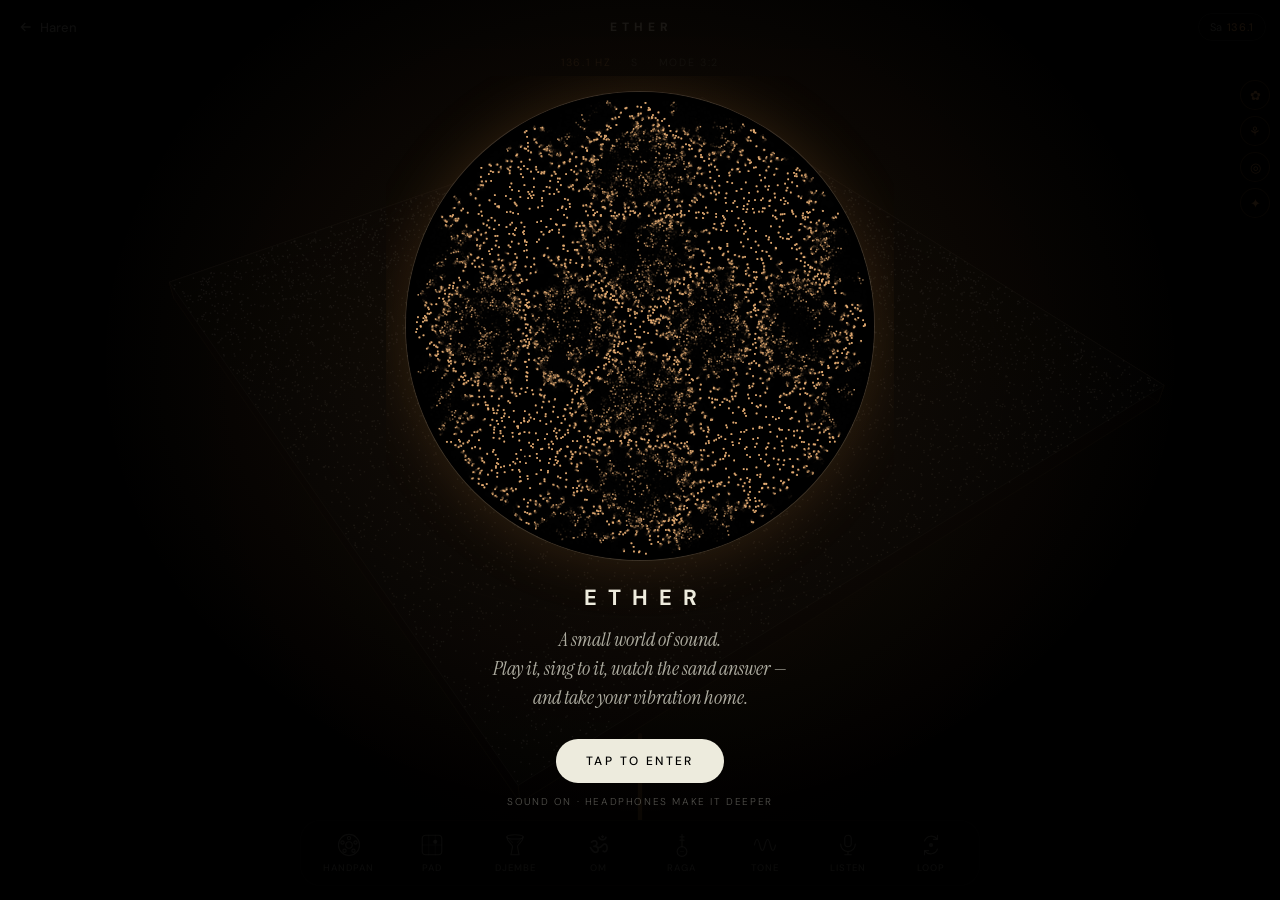
==== commit 9880aa4d: "Ether handpan: Haren's own pan from his photo, field placement measured from it, metallic tak on the" ====
--- a/ether/index.html
+++ b/ether/index.html
@@ -53,7 +53,7 @@
     <div class="pan-edit" id="panEdit">
       <div class="sa-chips pan-scales" id="panScales"></div>
       <div class="pan-notes" id="panNotes"></div>
-      <p class="fine">Pick a scale, or tune any field up or down by a semitone. Your pan is remembered on this device.</p>
+      <p class="fine">Tap the bare steel between the fields for the metallic tak. Pick a scale, or tune any field by a semitone — your pan is remembered on this device.</p>
     </div>
   </div>
 
@@ -193,6 +193,6 @@
 </div>
 
 <div class="toast" id="toast" role="status"></div>
-<script src="ether.min.js?v=84a8529cd3"></script>
+<script src="ether.min.js?v=3223a8e9cf"></script>
 </body>
 </html>
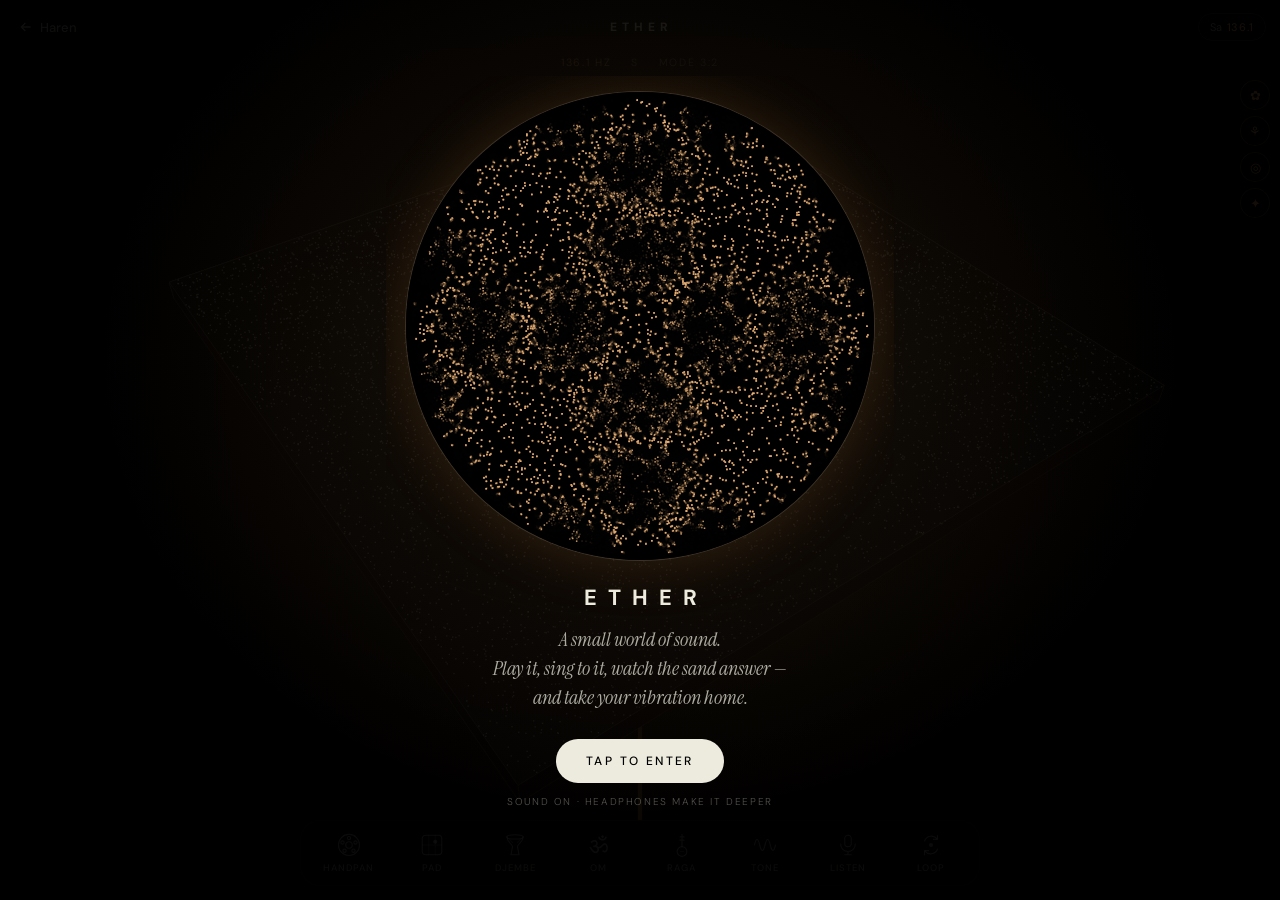
==== commit 13df3ada: "Ether handpan: every scale plays on the real pan photo; info card for the maker (Mantra Handpans, No" ====
--- a/ether/index.html
+++ b/ether/index.html
@@ -17,7 +17,7 @@
 <link rel="preload" as="style" href="https://fonts.googleapis.com/css2?family=DM+Sans:opsz,wght@9..40,300;9..40,400;9..40,500&family=Instrument+Serif:ital@0;1&family=Syncopate:wght@400;700&display=swap">
 <link href="https://fonts.googleapis.com/css2?family=DM+Sans:opsz,wght@9..40,300;9..40,400;9..40,500&family=Instrument+Serif:ital@0;1&family=Syncopate:wght@400;700&display=swap" rel="stylesheet" media="print" onload="this.media='all'">
 <noscript><link href="https://fonts.googleapis.com/css2?family=DM+Sans:opsz,wght@9..40,300;9..40,400;9..40,500&family=Instrument+Serif:ital@0;1&family=Syncopate:wght@400;700&display=swap" rel="stylesheet"></noscript>
-<link rel="stylesheet" href="ether.min.css?v=0af984517b">
+<link rel="stylesheet" href="ether.min.css?v=06897af1b5">
 </head>
 <body>
 <canvas id="cv"></canvas>
@@ -47,7 +47,14 @@
 
   <!-- HANDPAN -->
   <div class="panel" data-p="handpan">
-    <div class="ph"><h2>Handpan</h2><p id="hpScale">D Celtic Minor</p></div>
+    <div class="ph"><h2>Handpan <button class="hp-info" id="hpInfo" aria-label="About this handpan" aria-expanded="false">i</button></h2><p id="hpScale">D Celtic Minor</p></div>
+    <div class="hp-card" id="hpCard" role="dialog" aria-label="About this handpan">
+      <small>The instrument</small>
+      <b>Mantra Handpans</b>
+      <span>No. 41 · made in 2021 · India</span>
+      <span>Haren's own pan · D Celtic Minor</span>
+      <a href="https://www.mantrahandpans.com" target="_blank" rel="noopener">mantrahandpans.com &#8599;</a>
+    </div>
     <div class="hp" id="hp"></div>
     <div class="pan-bar" id="panBar"><button class="pill" id="panTog">Scale &amp; notes</button></div>
     <div class="pan-edit" id="panEdit">
@@ -193,6 +200,6 @@
 </div>
 
 <div class="toast" id="toast" role="status"></div>
-<script src="ether.min.js?v=3223a8e9cf"></script>
+<script src="ether.min.js?v=6628fb58b7"></script>
 </body>
 </html>
--- a/ether/ether.min.css
+++ b/ether/ether.min.css
@@ -1 +1 @@
-:root{--bg:#000;--card:#0E0E0E;--card2:#161616;--cream:#EDEBDD;--c72:rgba(237,235,221,.72);--c56:rgba(237,235,221,.56);--c34:rgba(237,235,221,.34);--line:rgba(237,235,221,.1);--line2:rgba(237,235,221,.18);--ember:#D08A45;--ember-lt:#EFA059;--glow:rgba(208,138,69,.16);--sans:"DM Sans",-apple-system,BlinkMacSystemFont,"Segoe UI",Roboto,sans-serif;--serif:"Instrument Serif",Georgia,serif;--wide:"Syncopate","DM Sans",sans-serif;--ease:cubic-bezier(.16,1,.3,1);--top: calc(54px + env(safe-area-inset-top)) ;--dock: calc(66px + env(safe-area-inset-bottom)) ;--sheet:min(46svh,400px)}*{margin:0;padding:0;box-sizing:border-box;-webkit-tap-highlight-color:transparent;touch-action:pan-x pan-y;-webkit-touch-callout:none}html,body{height:100%;overflow:hidden;background:var(--bg);color:var(--cream);font-family:var(--sans);font-weight:300;-webkit-font-smoothing:antialiased;overscroll-behavior:none;-webkit-user-select:none;user-select:none}button{font-family:inherit;color:inherit;background:none;border:0;cursor:pointer}#cv{position:fixed;inset:0;width:100%;height:100%;display:block;touch-action:none;cursor:grab}#cv:active{cursor:grabbing}#gl{position:fixed;inset:0;width:100%;height:100%;display:block;pointer-events:none}.top{position:fixed;top:0;left:0;right:0;z-index:10;height:var(--top);padding:env(safe-area-inset-top) 14px 0;display:flex;align-items:center;justify-content:space-between;background:linear-gradient(to bottom,rgba(0,0,0,.75),transparent)}.back{display:flex;align-items:center;gap:6px;color:var(--c72);text-decoration:none;font-size:13px;font-weight:500;padding:8px 4px}.back svg{width:16px;height:16px;stroke:currentColor;fill:none;stroke-width:2}.brand{font-family:var(--wide);font-weight:700;letter-spacing:.42em;font-size:12px;text-transform:uppercase;padding-left:.42em;color:var(--cream)}.chip{font-size:11px;letter-spacing:.06em;color:var(--c72);border:1px solid var(--line2);border-radius:999px;padding:6px 11px}.chip b{color:var(--ember-lt);font-weight:500}.readout{position:fixed;left:50%;transform:translate(-50%);top:calc(var(--top) + 2px);z-index:9;font-size:10.5px;letter-spacing:.16em;text-transform:uppercase;color:var(--c56);white-space:nowrap;display:flex;gap:8px;align-items:center;pointer-events:none}.readout i{font-style:normal;opacity:.4}.readout #roHz{color:var(--ember-lt)}.layers{position:fixed;right:10px;top:calc(var(--top) + 26px);z-index:9;display:flex;flex-direction:column;gap:6px}.layers button{width:30px;height:30px;border-radius:50%;border:1px solid var(--line);color:var(--c34);font-size:13px;background:#00000059;transition:all .3s}.layers button.on{color:var(--ember-lt);border-color:#d08a4573}.dock{position:fixed;left:0;right:0;bottom:0;z-index:20;height:var(--dock);padding:6px 6px env(safe-area-inset-bottom);display:grid;grid-template-columns:repeat(8,1fr);background:#000000db;backdrop-filter:blur(16px);-webkit-backdrop-filter:blur(16px);border-top:1px solid var(--line)}.dock button{position:relative;display:flex;flex-direction:column;align-items:center;justify-content:center;gap:4px;color:var(--c56);font-size:9.5px;letter-spacing:.1em;text-transform:uppercase;font-weight:500;border-radius:12px;transition:color .25s,background .25s}.dock svg{width:26px;height:26px;fill:none;stroke:currentColor;stroke-width:1.4;stroke-linecap:round;stroke-linejoin:round}.dock svg .fill{fill:currentColor;stroke:none}.dock .om-g{font-size:23px;line-height:26px;height:26px;font-weight:400;letter-spacing:0;text-transform:none}.dock button.on{color:var(--ember-lt);background:var(--glow)}.dock button.live:after{content:"";position:absolute;top:8px;left:calc(50% + 12px);width:5px;height:5px;border-radius:50%;background:var(--ember-lt);box-shadow:0 0 8px var(--ember-lt)}.sheet{position:fixed;left:0;right:0;bottom:var(--dock);z-index:15;height:var(--sheet);background:linear-gradient(to bottom,#0a0a0ad1,#060606f5);backdrop-filter:blur(18px);-webkit-backdrop-filter:blur(18px);border-top:1px solid var(--line);border-radius:22px 22px 0 0;transform:translateY(calc(100% + var(--dock)));transition:transform .5s var(--ease)}.sheet.open{transform:none}.panel{position:absolute;inset:0;padding:16px 16px 12px;display:none;flex-direction:column;gap:12px;overflow-y:auto}.panel.on{display:flex}.ph{display:flex;align-items:baseline;justify-content:space-between;gap:10px}.ph h2{font-family:var(--serif);font-style:italic;font-weight:400;font-size:24px;letter-spacing:-.01em}.ph p{font-size:10.5px;letter-spacing:.14em;text-transform:uppercase;color:var(--c56);text-align:right}.pill{border:1px solid var(--line2);border-radius:999px;padding:9px 14px;font-size:11px;letter-spacing:.12em;text-transform:uppercase;font-weight:500;color:var(--c72);transition:all .25s}.pill.on{background:var(--cream);color:#000;border-color:var(--cream)}.hp{position:relative;flex:none;margin:0 auto;touch-action:none}.hp canvas{display:block;touch-action:none;cursor:pointer;-webkit-user-select:none;user-select:none}.pan-bar{display:flex;justify-content:center;flex-shrink:0}.pan-bar .pill{padding:8px 16px}.pan-bar .pill.on{background:var(--glow);color:var(--ember-lt);border-color:var(--ember)}.pan-edit{display:none;flex-direction:column;gap:10px;flex-shrink:0}.pan-edit.open{display:flex}.pan-scales button{font-size:11px;padding:7px 11px;white-space:nowrap}.pan-notes{display:grid;grid-template-columns:repeat(3,1fr);gap:6px}.pan-notes.dim{opacity:.55}.pn{display:flex;align-items:center;border:1px solid var(--line);border-radius:12px;overflow:hidden;background:#ffffff05}.pn button{width:30px;align-self:stretch;font-size:16px;color:var(--c56);transition:background .2s,color .2s}.pn button:active{background:var(--glow);color:var(--ember-lt)}.pn span{flex:1;text-align:center;padding:6px 0;line-height:1.15}.pn b{display:block;font-size:13px;font-weight:600;color:var(--cream)}.pn i{display:block;font-style:normal;font-size:8.5px;letter-spacing:.12em;text-transform:uppercase;color:var(--c34)}.pn:first-child{border-color:#d08a4573}body.full .pan-bar,body.full .pan-edit{display:none}.xy{position:relative;flex:1;min-height:0;border-radius:16px;overflow:hidden;touch-action:none;background:linear-gradient(to top,#0b0b0b,#1a1510);box-shadow:inset 0 0 0 1px var(--line)}.xy-cols{position:absolute;inset:0;display:flex}.xy-cols div{flex:1;border-right:1px solid rgba(237,235,221,.05);display:flex;align-items:flex-end;justify-content:center;padding-bottom:6px;font-size:9px;letter-spacing:.06em;color:var(--c34)}.xy-cols div.sa{color:var(--ember);background:#d08a450a}.xy .dot{position:absolute;width:46px;height:46px;margin:-23px 0 0 -23px;border-radius:50%;pointer-events:none;background:radial-gradient(circle,rgba(239,160,89,.9),rgba(208,138,69,.2) 50%,transparent 70%)}.dj{position:relative;flex:none;margin:0 auto;border-radius:50%;touch-action:none}.dj>div{position:absolute;border-radius:50%;display:flex;justify-content:center;pointer-events:none}.dj span{font-size:9px;letter-spacing:.2em;text-transform:uppercase;color:var(--c34);margin-top:6%}.dj-slap{inset:0;background:radial-gradient(circle,#2b2116 60%,#1a130c);box-shadow:inset 0 0 0 3px #3b2a18,inset 0 0 0 7px #120d08}.dj-tone{inset:15%;background:radial-gradient(circle,#3a2d1f,#2c2117);box-shadow:inset 0 0 0 1px #edebdd0f}.dj-bass{inset:36%;background:radial-gradient(circle at 45% 40%,#4a3a28,#33281c);align-items:center}.dj-bass span{margin:0}.dj .rip{position:absolute;border-radius:50%;border:1.5px solid var(--ember-lt);pointer-events:none;animation:rip .7s var(--ease) forwards}@keyframes rip{0%{width:10px;height:10px;opacity:.9}to{width:160px;height:160px;opacity:0}}.om{display:flex;gap:16px;align-items:center}.om-btn{width:112px;height:112px;flex-shrink:0;border-radius:50%;font-size:56px;line-height:1;color:var(--c72);border:1px solid var(--line2);background:radial-gradient(circle,#1a1510,#0a0908);transition:all .4s}.om-btn.on{color:var(--ember-lt);border-color:var(--ember);box-shadow:0 0 40px #d08a4559;animation:breathe var(--br,7s) ease-in-out infinite}@keyframes breathe{50%{box-shadow:0 0 70px #d08a4599;transform:scale(1.04)}}.om-ctl{flex:1;display:flex;flex-direction:column;gap:6px;min-width:0}.om-ctl label,.sa-row .lbl{font-size:10px;letter-spacing:.16em;text-transform:uppercase;color:var(--c56);display:flex;justify-content:space-between;gap:6px}.om-ctl label b{color:var(--ember-lt);font-weight:500}.om-ctl .tog{justify-content:flex-start;align-items:center;margin-top:4px}.om-ctl .tog em{font-style:normal;opacity:.6;margin-left:auto}.freqs,.ragas,.sa-chips{display:flex;gap:6px;overflow-x:auto;scrollbar-width:none;padding-bottom:2px}.freqs::-webkit-scrollbar,.ragas::-webkit-scrollbar,.sa-chips::-webkit-scrollbar{display:none}.freqs button,.ragas button,.sa-chips button{flex-shrink:0;border:1px solid var(--line2);border-radius:12px;padding:8px 11px;text-align:left;color:var(--c72);transition:all .25s}.freqs button b,.ragas button b{display:block;font-size:12.5px;font-weight:500;color:var(--cream);letter-spacing:-.01em}.freqs button small,.ragas button small{font-size:9.5px;letter-spacing:.08em;color:var(--c56)}.freqs button.on,.ragas button.on,.sa-chips button.on{border-color:var(--ember);background:var(--glow)}.sa-chips button{font-size:12px;padding:7px 11px;border-radius:999px}.swaras{display:flex;gap:4px;justify-content:space-between}.swaras button{flex:1;height:44px;border-radius:10px;border:1px solid var(--line);font-size:12px;font-weight:500;color:var(--c72);transition:all .2s}.swaras button.hit{background:var(--ember);color:#000;border-color:var(--ember);transition:none}.raga-row{display:flex;gap:8px}.raga-row .pill{flex:1}.sa-row{display:flex;align-items:center;gap:10px}.sa-row .lbl{flex-shrink:0}.mic{display:flex;gap:16px;align-items:center}.mic-btn{width:112px;height:112px;flex-shrink:0;border-radius:50%;border:1px solid var(--line2);display:flex;flex-direction:column;align-items:center;justify-content:center;gap:6px;font-size:9.5px;letter-spacing:.12em;text-transform:uppercase;color:var(--c72);background:radial-gradient(circle,#1a1510,#0a0908);transition:all .3s}.mic-btn svg{width:30px;height:30px;fill:none;stroke:currentColor;stroke-width:1.5;stroke-linecap:round}.mic-btn.on{color:var(--ember-lt);border-color:var(--ember);box-shadow:0 0 40px #d08a4559}.mic-read{flex:1;min-width:0}.mic-hz{font-family:var(--wide);font-size:22px;font-weight:700;letter-spacing:.02em}.mic-note{font-size:13px;color:var(--c72);margin:4px 0 10px}.meter{height:4px;border-radius:2px;background:var(--line);overflow:hidden}.meter i{display:block;height:100%;width:0;background:linear-gradient(90deg,var(--ember),var(--ember-lt));transition:width .08s}.fine{font-size:11px;color:var(--c34);line-height:1.5}input[type=range]{-webkit-appearance:none;appearance:none;width:100%;height:28px;background:transparent}input[type=range]::-webkit-slider-runnable-track{height:2px;background:var(--line2);border-radius:2px}input[type=range]::-moz-range-track{height:2px;background:var(--line2)}input[type=range]::-webkit-slider-thumb{-webkit-appearance:none;width:20px;height:20px;border-radius:50%;margin-top:-9px;background:var(--cream);box-shadow:0 0 0 4px #d08a4540}input[type=range]::-moz-range-thumb{width:20px;height:20px;border-radius:50%;border:0;background:var(--cream)}input[type=checkbox]{accent-color:var(--ember);width:16px;height:16px}.gate{position:fixed;inset:0;z-index:50;display:flex;align-items:center;justify-content:center;text-align:center;background:radial-gradient(ellipse at 50% 40%,rgba(208,138,69,.12),transparent 60%),#000000eb;transition:opacity .9s var(--ease),visibility 0s .9s}.gate.gone{opacity:0;visibility:hidden}.gate-in{padding:max(16px,env(safe-area-inset-top)) 20px max(16px,env(safe-area-inset-bottom));max-width:min(560px,100%);max-height:100svh;overflow-y:auto;display:flex;flex-direction:column;align-items:center;justify-content:center}.gate-om{font-size:84px;color:var(--ember-lt);line-height:1;text-shadow:0 0 40px rgba(208,138,69,.5);animation:breathe 6s ease-in-out infinite}.gate h1{font-family:var(--wide);font-weight:700;letter-spacing:.5em;padding-left:.5em;font-size:clamp(16px,2.6vh,22px);margin:clamp(12px,2.6vh,26px) 0 clamp(8px,1.4vh,14px);text-transform:uppercase}.gate p{font-family:var(--serif);font-style:italic;font-size:clamp(15px,2.3vh,20px);line-height:1.45;color:var(--c72);max-width:340px}.gate button{margin:clamp(14px,3vh,28px) 0 clamp(8px,1.4vh,12px);background:var(--cream);color:#000;border-radius:999px;padding:14px 30px;font-size:12px;letter-spacing:.2em;text-transform:uppercase;font-weight:500}.gate small{display:block;font-size:10px;letter-spacing:.16em;text-transform:uppercase;color:var(--c34)}@media (min-width:900px){:root{--sheet:440px}.sheet{left:auto;right:20px;bottom:calc(var(--dock) + 14px);width:420px;border-radius:22px;border:1px solid var(--line)}.dock{left:50%;right:auto;transform:translate(-50%);width:680px;bottom:14px;border-radius:20px;border:1px solid var(--line);padding-bottom:6px;height:66px}.sheet{bottom:94px}.sheet:not(.open){transform:translate(calc(100% + 40px))}}@media (max-height:640px){:root{--sheet:min(50svh,320px)}.om-btn,.mic-btn{width:92px;height:92px}.om-btn{font-size:46px}}.gate-cym{display:block;flex-shrink:0;margin:0 auto;border-radius:50%;width:min(74vw,42svh,440px);height:min(74vw,42svh,440px);box-shadow:0 0 0 1px #edebdd24,0 0 60px #d08a452e}@media (min-width:900px){.gate-cym{width:min(52vh,40vw,500px);height:min(52vh,40vw,500px)}}@media (max-height:560px){.gate-cym{width:min(60vw,38svh);height:min(60vw,38svh)}.gate small{display:none}}.ph .fs{width:34px;height:34px;border-radius:50%;border:1px solid var(--line2);color:var(--c72);flex-shrink:0;display:flex;align-items:center;justify-content:center;margin-left:auto;transition:all .25s}.ph .fs:hover,.ph .fs:active{color:var(--ember-lt);border-color:var(--ember)}.ph .fs svg{width:15px;height:15px;fill:none;stroke:currentColor;stroke-width:1.8;stroke-linecap:round}.ph{align-items:center}.ph p{flex:1}body.full .sheet{height:calc(100svh - var(--top) - var(--dock));border-radius:18px 18px 0 0}body.full .readout,body.full .layers{opacity:0;pointer-events:none}body.full .xy-cols div{font-size:11px}body.full .om-btn,body.full .mic-btn{width:150px;height:150px;font-size:76px}@media (min-width:900px){body.full .sheet{left:20px;right:20px;width:auto;height:calc(100svh - var(--top) - 110px);border-radius:22px}}.looper{display:flex;gap:16px;align-items:center}.loop-ring{position:relative;width:112px;height:112px;flex-shrink:0;border-radius:50%;border:1px solid var(--line2);background:radial-gradient(circle,#1a1510,#0a0908);transition:box-shadow .3s,border-color .3s}.loop-ring span{position:absolute;inset:6px;border-radius:50%;background:conic-gradient(var(--ember) calc(var(--p,0)*1turn),rgba(237,235,221,.06) 0);-webkit-mask:radial-gradient(circle,transparent 62%,#000 63%);mask:radial-gradient(circle,transparent 62%,#000 63%)}.loop-ring b{position:absolute;left:50%;top:50%;width:30px;height:30px;margin:-15px 0 0 -15px;border-radius:50%;background:#c0392b;box-shadow:0 0 0 4px #c0392b2e;transition:all .3s}.loop-ring.on{border-color:#c0392b;box-shadow:0 0 40px #c0392b73}.loop-ring.on b{border-radius:6px;width:24px;height:24px;margin:-12px 0 0 -12px;animation:recPulse 1s ease-in-out infinite}@keyframes recPulse{50%{opacity:.45}}.loop-side{flex:1;min-width:0;display:flex;flex-direction:column;gap:7px}.loop-lbl{font-size:13px;color:var(--cream);font-weight:500}.loop-len{font-size:10px;letter-spacing:.16em;text-transform:uppercase;color:var(--ember-lt);min-height:12px}.loop-layers{display:flex;flex-wrap:wrap;gap:5px}.lay{display:flex;align-items:center;gap:6px;font-size:11px;padding:6px 10px;border-radius:999px;border:1px solid rgba(208,138,69,.45);color:var(--cream)}.lay i{width:6px;height:6px;border-radius:50%;background:var(--ember-lt);box-shadow:0 0 6px var(--ember-lt)}.lay.muted{opacity:.4}.lay.muted i{background:var(--c34);box-shadow:none}.loop-row{display:flex;gap:6px}.loop-row .pill{padding:8px 11px;font-size:10px}.loop-row .pill:disabled{opacity:.3}.loop-row .pill.save{border-color:var(--ember);color:var(--ember-lt)}.sess{display:flex;gap:14px;align-items:center;padding:12px;border:1px solid var(--line);border-radius:14px}.rec{display:flex;align-items:center;gap:8px;padding:11px 16px;border-radius:999px;border:1px solid var(--line2);font-size:11px;letter-spacing:.14em;text-transform:uppercase;font-weight:500;color:var(--cream);flex-shrink:0}.rec i{width:10px;height:10px;border-radius:50%;background:#c0392b}.rec.on{border-color:#c0392b;background:#c0392b24}.rec.on i{animation:recPulse 1s infinite}.sess b{display:block;font-family:var(--wide);font-size:15px;letter-spacing:.04em}.sess small{display:block;font-size:10.5px;line-height:1.45;color:var(--c56);margin-top:2px}.saves{display:flex;flex-direction:column;gap:5px}.saved{display:flex;justify-content:space-between;gap:10px;font-size:11px;color:var(--c72);padding:7px 10px;border-radius:10px;background:#d08a4512}.saved span{overflow:hidden;text-overflow:ellipsis;white-space:nowrap}.saved small{flex-shrink:0;color:var(--c34)}.toast{position:fixed;left:50%;bottom:calc(var(--dock) + 14px);transform:translate(-50%,10px);z-index:60;max-width:90vw;background:#14120ff2;border:1px solid rgba(208,138,69,.45);color:var(--cream);font-size:12px;padding:10px 14px;border-radius:12px;opacity:0;pointer-events:none;transition:all .35s var(--ease);white-space:nowrap;overflow:hidden;text-overflow:ellipsis}.toast.on{opacity:1;transform:translate(-50%)}@media (max-width:520px){.dock{padding-left:2px;padding-right:2px}.dock button{font-size:8px;letter-spacing:.03em;gap:3px}.dock svg{width:23px;height:23px}.dock .om-g{font-size:20px}}.tone{display:flex;gap:16px;align-items:center}.tone-btn{width:112px;height:112px;flex-shrink:0;border-radius:50%;border:1px solid var(--line2);display:flex;flex-direction:column;align-items:center;justify-content:center;gap:5px;background:radial-gradient(circle,#1a1510,#0a0908);color:var(--c56);transition:all .4s}.tone-btn b{font-family:var(--wide);font-size:21px;font-weight:700;letter-spacing:0;color:var(--cream);line-height:1}.tone-btn small{font-size:8.5px;letter-spacing:.12em;text-transform:uppercase;font-weight:500}.tone-btn.on{border-color:var(--ember);color:var(--ember-lt);box-shadow:0 0 40px #d08a4559;animation:breathe 7s ease-in-out infinite}.tone-btn.on b{color:var(--ember-lt)}.tone-ctl{flex:1;min-width:0;display:flex;flex-direction:column;gap:5px}.sub-lbl{font-size:10px;letter-spacing:.16em;text-transform:uppercase;color:var(--c56);flex-shrink:0}.tone-row{display:flex;gap:6px}.tone-row .pill{flex:1;padding:8px 6px;font-size:10px;white-space:nowrap}.tone-row .pill.on{background:var(--glow);color:var(--ember-lt);border-color:var(--ember)}.beat-row{display:flex;align-items:center;gap:10px}.beat-row .sa-chips button{font-size:11px;padding:6px 10px}.mic-btn span{display:block}.mic-btn.on{animation:breathe 4s ease-in-out infinite}.tuner{position:relative;height:8px;border-radius:4px;background:var(--line);margin:2px 0 10px}.tuner:before{content:"";position:absolute;left:50%;top:-3px;width:1px;height:14px;background:var(--c34)}.tuner i{position:absolute;left:50%;top:-4px;width:4px;height:16px;margin-left:-2px;border-radius:2px;background:var(--c56);transition:left .14s,background .2s,box-shadow .2s}.tuner.ok i{background:var(--ember-lt);box-shadow:0 0 12px var(--ember-lt)}.mic-hz{font-size:20px}body.full .tone-btn{width:150px;height:150px}body.full .tone-btn b{font-size:28px}@media (max-height:640px){.tone-btn{width:92px;height:92px}.tone-btn b{font-size:18px}}.spec-wrap{flex-shrink:0}.spec{display:block;width:100%;height:84px;border-radius:12px;border:1px solid var(--line);background:linear-gradient(to top,rgba(208,138,69,.05),transparent)}.spec-ax{display:flex;justify-content:space-between;gap:8px;margin-top:5px;font-size:8.5px;letter-spacing:.08em;text-transform:uppercase;color:var(--c34)}.spec-ax span:nth-child(2){color:var(--c56);text-align:center}body.full .spec{height:160px}.grab{display:none}@media (max-width:899px){.grab{display:block;position:absolute;z-index:3;top:0;left:50%;transform:translate(-50%);width:120px;height:22px;touch-action:none}.grab:after{content:"";position:absolute;left:50%;top:7px;width:38px;height:4px;margin-left:-19px;border-radius:2px;background:var(--line2)}.panel{padding-top:24px}.layers{gap:8px;right:8px}.layers button{width:38px;height:38px;font-size:15px}.dock button{min-height:48px}.dock button:active{background:var(--glow)}.pill,.freqs button,.ragas button,.sa-chips button{min-height:40px}.tone-row .pill{min-height:40px;padding:6px}.beat-row{flex-direction:column;align-items:flex-start;gap:6px}.beat-row .sa-chips{width:100%}.freqs,.ragas,.sa-chips{scroll-snap-type:x proximity;-webkit-overflow-scrolling:touch;margin-right:-16px;padding-right:16px}.freqs button,.ragas button,.sa-chips button{scroll-snap-align:start}.fine{font-size:11.5px}.readout{font-size:10px;letter-spacing:.12em;gap:6px}.toast{white-space:normal;text-align:center;width:max-content;max-width:calc(100vw - 32px);line-height:1.4}.panel{overscroll-behavior:contain;-webkit-overflow-scrolling:touch}input[type=range]{height:36px}input[type=range]::-webkit-slider-thumb{width:24px;height:24px;margin-top:-11px}}@media (max-width:380px){.tone,.mic,.om,.looper{gap:12px}.tone-btn,.mic-btn,.om-btn,.loop-ring{width:96px;height:96px}.om-btn{font-size:48px}.ph h2{font-size:22px}}
+:root{--bg:#000;--card:#0E0E0E;--card2:#161616;--cream:#EDEBDD;--c72:rgba(237,235,221,.72);--c56:rgba(237,235,221,.56);--c34:rgba(237,235,221,.34);--line:rgba(237,235,221,.1);--line2:rgba(237,235,221,.18);--ember:#D08A45;--ember-lt:#EFA059;--glow:rgba(208,138,69,.16);--sans:"DM Sans",-apple-system,BlinkMacSystemFont,"Segoe UI",Roboto,sans-serif;--serif:"Instrument Serif",Georgia,serif;--wide:"Syncopate","DM Sans",sans-serif;--ease:cubic-bezier(.16,1,.3,1);--top: calc(54px + env(safe-area-inset-top)) ;--dock: calc(66px + env(safe-area-inset-bottom)) ;--sheet:min(46svh,400px)}*{margin:0;padding:0;box-sizing:border-box;-webkit-tap-highlight-color:transparent;touch-action:pan-x pan-y;-webkit-touch-callout:none}html,body{height:100%;overflow:hidden;background:var(--bg);color:var(--cream);font-family:var(--sans);font-weight:300;-webkit-font-smoothing:antialiased;overscroll-behavior:none;-webkit-user-select:none;user-select:none}button{font-family:inherit;color:inherit;background:none;border:0;cursor:pointer}#cv{position:fixed;inset:0;width:100%;height:100%;display:block;touch-action:none;cursor:grab}#cv:active{cursor:grabbing}#gl{position:fixed;inset:0;width:100%;height:100%;display:block;pointer-events:none}.top{position:fixed;top:0;left:0;right:0;z-index:10;height:var(--top);padding:env(safe-area-inset-top) 14px 0;display:flex;align-items:center;justify-content:space-between;background:linear-gradient(to bottom,rgba(0,0,0,.75),transparent)}.back{display:flex;align-items:center;gap:6px;color:var(--c72);text-decoration:none;font-size:13px;font-weight:500;padding:8px 4px}.back svg{width:16px;height:16px;stroke:currentColor;fill:none;stroke-width:2}.brand{font-family:var(--wide);font-weight:700;letter-spacing:.42em;font-size:12px;text-transform:uppercase;padding-left:.42em;color:var(--cream)}.chip{font-size:11px;letter-spacing:.06em;color:var(--c72);border:1px solid var(--line2);border-radius:999px;padding:6px 11px}.chip b{color:var(--ember-lt);font-weight:500}.readout{position:fixed;left:50%;transform:translate(-50%);top:calc(var(--top) + 2px);z-index:9;font-size:10.5px;letter-spacing:.16em;text-transform:uppercase;color:var(--c56);white-space:nowrap;display:flex;gap:8px;align-items:center;pointer-events:none}.readout i{font-style:normal;opacity:.4}.readout #roHz{color:var(--ember-lt)}.layers{position:fixed;right:10px;top:calc(var(--top) + 26px);z-index:9;display:flex;flex-direction:column;gap:6px}.layers button{width:30px;height:30px;border-radius:50%;border:1px solid var(--line);color:var(--c34);font-size:13px;background:#00000059;transition:all .3s}.layers button.on{color:var(--ember-lt);border-color:#d08a4573}.dock{position:fixed;left:0;right:0;bottom:0;z-index:20;height:var(--dock);padding:6px 6px env(safe-area-inset-bottom);display:grid;grid-template-columns:repeat(8,1fr);background:#000000db;backdrop-filter:blur(16px);-webkit-backdrop-filter:blur(16px);border-top:1px solid var(--line)}.dock button{position:relative;display:flex;flex-direction:column;align-items:center;justify-content:center;gap:4px;color:var(--c56);font-size:9.5px;letter-spacing:.1em;text-transform:uppercase;font-weight:500;border-radius:12px;transition:color .25s,background .25s}.dock svg{width:26px;height:26px;fill:none;stroke:currentColor;stroke-width:1.4;stroke-linecap:round;stroke-linejoin:round}.dock svg .fill{fill:currentColor;stroke:none}.dock .om-g{font-size:23px;line-height:26px;height:26px;font-weight:400;letter-spacing:0;text-transform:none}.dock button.on{color:var(--ember-lt);background:var(--glow)}.dock button.live:after{content:"";position:absolute;top:8px;left:calc(50% + 12px);width:5px;height:5px;border-radius:50%;background:var(--ember-lt);box-shadow:0 0 8px var(--ember-lt)}.sheet{position:fixed;left:0;right:0;bottom:var(--dock);z-index:15;height:var(--sheet);background:linear-gradient(to bottom,#0a0a0ad1,#060606f5);backdrop-filter:blur(18px);-webkit-backdrop-filter:blur(18px);border-top:1px solid var(--line);border-radius:22px 22px 0 0;transform:translateY(calc(100% + var(--dock)));transition:transform .5s var(--ease)}.sheet.open{transform:none}.panel{position:absolute;inset:0;padding:16px 16px 12px;display:none;flex-direction:column;gap:12px;overflow-y:auto}.panel.on{display:flex}.ph{display:flex;align-items:baseline;justify-content:space-between;gap:10px}.ph h2{font-family:var(--serif);font-style:italic;font-weight:400;font-size:24px;letter-spacing:-.01em}.ph p{font-size:10.5px;letter-spacing:.14em;text-transform:uppercase;color:var(--c56);text-align:right}.pill{border:1px solid var(--line2);border-radius:999px;padding:9px 14px;font-size:11px;letter-spacing:.12em;text-transform:uppercase;font-weight:500;color:var(--c72);transition:all .25s}.pill.on{background:var(--cream);color:#000;border-color:var(--cream)}.hp{position:relative;flex:none;margin:0 auto;touch-action:none}.hp canvas{display:block;touch-action:none;cursor:pointer;-webkit-user-select:none;user-select:none}.pan-bar{display:flex;justify-content:center;flex-shrink:0}.pan-bar .pill{padding:8px 16px}.pan-bar .pill.on{background:var(--glow);color:var(--ember-lt);border-color:var(--ember)}.pan-edit{display:none;flex-direction:column;gap:10px;flex-shrink:0}.pan-edit.open{display:flex}.pan-scales button{font-size:11px;padding:7px 11px;white-space:nowrap}.pan-notes{display:grid;grid-template-columns:repeat(3,1fr);gap:6px}.pan-notes.dim{opacity:.55}.pn{display:flex;align-items:center;border:1px solid var(--line);border-radius:12px;overflow:hidden;background:#ffffff05}.pn button{width:30px;align-self:stretch;font-size:16px;color:var(--c56);transition:background .2s,color .2s}.pn button:active{background:var(--glow);color:var(--ember-lt)}.pn span{flex:1;text-align:center;padding:6px 0;line-height:1.15}.pn b{display:block;font-size:13px;font-weight:600;color:var(--cream)}.pn i{display:block;font-style:normal;font-size:8.5px;letter-spacing:.12em;text-transform:uppercase;color:var(--c34)}.pn:first-child{border-color:#d08a4573}body.full .pan-bar,body.full .pan-edit{display:none}.xy{position:relative;flex:1;min-height:0;border-radius:16px;overflow:hidden;touch-action:none;background:linear-gradient(to top,#0b0b0b,#1a1510);box-shadow:inset 0 0 0 1px var(--line)}.xy-cols{position:absolute;inset:0;display:flex}.xy-cols div{flex:1;border-right:1px solid rgba(237,235,221,.05);display:flex;align-items:flex-end;justify-content:center;padding-bottom:6px;font-size:9px;letter-spacing:.06em;color:var(--c34)}.xy-cols div.sa{color:var(--ember);background:#d08a450a}.xy .dot{position:absolute;width:46px;height:46px;margin:-23px 0 0 -23px;border-radius:50%;pointer-events:none;background:radial-gradient(circle,rgba(239,160,89,.9),rgba(208,138,69,.2) 50%,transparent 70%)}.dj{position:relative;flex:none;margin:0 auto;border-radius:50%;touch-action:none}.dj>div{position:absolute;border-radius:50%;display:flex;justify-content:center;pointer-events:none}.dj span{font-size:9px;letter-spacing:.2em;text-transform:uppercase;color:var(--c34);margin-top:6%}.dj-slap{inset:0;background:radial-gradient(circle,#2b2116 60%,#1a130c);box-shadow:inset 0 0 0 3px #3b2a18,inset 0 0 0 7px #120d08}.dj-tone{inset:15%;background:radial-gradient(circle,#3a2d1f,#2c2117);box-shadow:inset 0 0 0 1px #edebdd0f}.dj-bass{inset:36%;background:radial-gradient(circle at 45% 40%,#4a3a28,#33281c);align-items:center}.dj-bass span{margin:0}.dj .rip{position:absolute;border-radius:50%;border:1.5px solid var(--ember-lt);pointer-events:none;animation:rip .7s var(--ease) forwards}@keyframes rip{0%{width:10px;height:10px;opacity:.9}to{width:160px;height:160px;opacity:0}}.om{display:flex;gap:16px;align-items:center}.om-btn{width:112px;height:112px;flex-shrink:0;border-radius:50%;font-size:56px;line-height:1;color:var(--c72);border:1px solid var(--line2);background:radial-gradient(circle,#1a1510,#0a0908);transition:all .4s}.om-btn.on{color:var(--ember-lt);border-color:var(--ember);box-shadow:0 0 40px #d08a4559;animation:breathe var(--br,7s) ease-in-out infinite}@keyframes breathe{50%{box-shadow:0 0 70px #d08a4599;transform:scale(1.04)}}.om-ctl{flex:1;display:flex;flex-direction:column;gap:6px;min-width:0}.om-ctl label,.sa-row .lbl{font-size:10px;letter-spacing:.16em;text-transform:uppercase;color:var(--c56);display:flex;justify-content:space-between;gap:6px}.om-ctl label b{color:var(--ember-lt);font-weight:500}.om-ctl .tog{justify-content:flex-start;align-items:center;margin-top:4px}.om-ctl .tog em{font-style:normal;opacity:.6;margin-left:auto}.freqs,.ragas,.sa-chips{display:flex;gap:6px;overflow-x:auto;scrollbar-width:none;padding-bottom:2px}.freqs::-webkit-scrollbar,.ragas::-webkit-scrollbar,.sa-chips::-webkit-scrollbar{display:none}.freqs button,.ragas button,.sa-chips button{flex-shrink:0;border:1px solid var(--line2);border-radius:12px;padding:8px 11px;text-align:left;color:var(--c72);transition:all .25s}.freqs button b,.ragas button b{display:block;font-size:12.5px;font-weight:500;color:var(--cream);letter-spacing:-.01em}.freqs button small,.ragas button small{font-size:9.5px;letter-spacing:.08em;color:var(--c56)}.freqs button.on,.ragas button.on,.sa-chips button.on{border-color:var(--ember);background:var(--glow)}.sa-chips button{font-size:12px;padding:7px 11px;border-radius:999px}.swaras{display:flex;gap:4px;justify-content:space-between}.swaras button{flex:1;height:44px;border-radius:10px;border:1px solid var(--line);font-size:12px;font-weight:500;color:var(--c72);transition:all .2s}.swaras button.hit{background:var(--ember);color:#000;border-color:var(--ember);transition:none}.raga-row{display:flex;gap:8px}.raga-row .pill{flex:1}.sa-row{display:flex;align-items:center;gap:10px}.sa-row .lbl{flex-shrink:0}.mic{display:flex;gap:16px;align-items:center}.mic-btn{width:112px;height:112px;flex-shrink:0;border-radius:50%;border:1px solid var(--line2);display:flex;flex-direction:column;align-items:center;justify-content:center;gap:6px;font-size:9.5px;letter-spacing:.12em;text-transform:uppercase;color:var(--c72);background:radial-gradient(circle,#1a1510,#0a0908);transition:all .3s}.mic-btn svg{width:30px;height:30px;fill:none;stroke:currentColor;stroke-width:1.5;stroke-linecap:round}.mic-btn.on{color:var(--ember-lt);border-color:var(--ember);box-shadow:0 0 40px #d08a4559}.mic-read{flex:1;min-width:0}.mic-hz{font-family:var(--wide);font-size:22px;font-weight:700;letter-spacing:.02em}.mic-note{font-size:13px;color:var(--c72);margin:4px 0 10px}.meter{height:4px;border-radius:2px;background:var(--line);overflow:hidden}.meter i{display:block;height:100%;width:0;background:linear-gradient(90deg,var(--ember),var(--ember-lt));transition:width .08s}.fine{font-size:11px;color:var(--c34);line-height:1.5}input[type=range]{-webkit-appearance:none;appearance:none;width:100%;height:28px;background:transparent}input[type=range]::-webkit-slider-runnable-track{height:2px;background:var(--line2);border-radius:2px}input[type=range]::-moz-range-track{height:2px;background:var(--line2)}input[type=range]::-webkit-slider-thumb{-webkit-appearance:none;width:20px;height:20px;border-radius:50%;margin-top:-9px;background:var(--cream);box-shadow:0 0 0 4px #d08a4540}input[type=range]::-moz-range-thumb{width:20px;height:20px;border-radius:50%;border:0;background:var(--cream)}input[type=checkbox]{accent-color:var(--ember);width:16px;height:16px}.gate{position:fixed;inset:0;z-index:50;display:flex;align-items:center;justify-content:center;text-align:center;background:radial-gradient(ellipse at 50% 40%,rgba(208,138,69,.12),transparent 60%),#000000eb;transition:opacity .9s var(--ease),visibility 0s .9s}.gate.gone{opacity:0;visibility:hidden}.gate-in{padding:max(16px,env(safe-area-inset-top)) 20px max(16px,env(safe-area-inset-bottom));max-width:min(560px,100%);max-height:100svh;overflow-y:auto;display:flex;flex-direction:column;align-items:center;justify-content:center}.gate-om{font-size:84px;color:var(--ember-lt);line-height:1;text-shadow:0 0 40px rgba(208,138,69,.5);animation:breathe 6s ease-in-out infinite}.gate h1{font-family:var(--wide);font-weight:700;letter-spacing:.5em;padding-left:.5em;font-size:clamp(16px,2.6vh,22px);margin:clamp(12px,2.6vh,26px) 0 clamp(8px,1.4vh,14px);text-transform:uppercase}.gate p{font-family:var(--serif);font-style:italic;font-size:clamp(15px,2.3vh,20px);line-height:1.45;color:var(--c72);max-width:340px}.gate button{margin:clamp(14px,3vh,28px) 0 clamp(8px,1.4vh,12px);background:var(--cream);color:#000;border-radius:999px;padding:14px 30px;font-size:12px;letter-spacing:.2em;text-transform:uppercase;font-weight:500}.gate small{display:block;font-size:10px;letter-spacing:.16em;text-transform:uppercase;color:var(--c34)}@media (min-width:900px){:root{--sheet:440px}.sheet{left:auto;right:20px;bottom:calc(var(--dock) + 14px);width:420px;border-radius:22px;border:1px solid var(--line)}.dock{left:50%;right:auto;transform:translate(-50%);width:680px;bottom:14px;border-radius:20px;border:1px solid var(--line);padding-bottom:6px;height:66px}.sheet{bottom:94px}.sheet:not(.open){transform:translate(calc(100% + 40px))}}@media (max-height:640px){:root{--sheet:min(50svh,320px)}.om-btn,.mic-btn{width:92px;height:92px}.om-btn{font-size:46px}}.gate-cym{display:block;flex-shrink:0;margin:0 auto;border-radius:50%;width:min(74vw,42svh,440px);height:min(74vw,42svh,440px);box-shadow:0 0 0 1px #edebdd24,0 0 60px #d08a452e}@media (min-width:900px){.gate-cym{width:min(52vh,40vw,500px);height:min(52vh,40vw,500px)}}@media (max-height:560px){.gate-cym{width:min(60vw,38svh);height:min(60vw,38svh)}.gate small{display:none}}.ph .fs{width:34px;height:34px;border-radius:50%;border:1px solid var(--line2);color:var(--c72);flex-shrink:0;display:flex;align-items:center;justify-content:center;margin-left:auto;transition:all .25s}.ph .fs:hover,.ph .fs:active{color:var(--ember-lt);border-color:var(--ember)}.ph .fs svg{width:15px;height:15px;fill:none;stroke:currentColor;stroke-width:1.8;stroke-linecap:round}.ph{align-items:center}.ph p{flex:1}body.full .sheet{height:calc(100svh - var(--top) - var(--dock));border-radius:18px 18px 0 0}body.full .readout,body.full .layers{opacity:0;pointer-events:none}body.full .xy-cols div{font-size:11px}body.full .om-btn,body.full .mic-btn{width:150px;height:150px;font-size:76px}@media (min-width:900px){body.full .sheet{left:20px;right:20px;width:auto;height:calc(100svh - var(--top) - 110px);border-radius:22px}}.looper{display:flex;gap:16px;align-items:center}.loop-ring{position:relative;width:112px;height:112px;flex-shrink:0;border-radius:50%;border:1px solid var(--line2);background:radial-gradient(circle,#1a1510,#0a0908);transition:box-shadow .3s,border-color .3s}.loop-ring span{position:absolute;inset:6px;border-radius:50%;background:conic-gradient(var(--ember) calc(var(--p,0)*1turn),rgba(237,235,221,.06) 0);-webkit-mask:radial-gradient(circle,transparent 62%,#000 63%);mask:radial-gradient(circle,transparent 62%,#000 63%)}.loop-ring b{position:absolute;left:50%;top:50%;width:30px;height:30px;margin:-15px 0 0 -15px;border-radius:50%;background:#c0392b;box-shadow:0 0 0 4px #c0392b2e;transition:all .3s}.loop-ring.on{border-color:#c0392b;box-shadow:0 0 40px #c0392b73}.loop-ring.on b{border-radius:6px;width:24px;height:24px;margin:-12px 0 0 -12px;animation:recPulse 1s ease-in-out infinite}@keyframes recPulse{50%{opacity:.45}}.loop-side{flex:1;min-width:0;display:flex;flex-direction:column;gap:7px}.loop-lbl{font-size:13px;color:var(--cream);font-weight:500}.loop-len{font-size:10px;letter-spacing:.16em;text-transform:uppercase;color:var(--ember-lt);min-height:12px}.loop-layers{display:flex;flex-wrap:wrap;gap:5px}.lay{display:flex;align-items:center;gap:6px;font-size:11px;padding:6px 10px;border-radius:999px;border:1px solid rgba(208,138,69,.45);color:var(--cream)}.lay i{width:6px;height:6px;border-radius:50%;background:var(--ember-lt);box-shadow:0 0 6px var(--ember-lt)}.lay.muted{opacity:.4}.lay.muted i{background:var(--c34);box-shadow:none}.loop-row{display:flex;gap:6px}.loop-row .pill{padding:8px 11px;font-size:10px}.loop-row .pill:disabled{opacity:.3}.loop-row .pill.save{border-color:var(--ember);color:var(--ember-lt)}.sess{display:flex;gap:14px;align-items:center;padding:12px;border:1px solid var(--line);border-radius:14px}.rec{display:flex;align-items:center;gap:8px;padding:11px 16px;border-radius:999px;border:1px solid var(--line2);font-size:11px;letter-spacing:.14em;text-transform:uppercase;font-weight:500;color:var(--cream);flex-shrink:0}.rec i{width:10px;height:10px;border-radius:50%;background:#c0392b}.rec.on{border-color:#c0392b;background:#c0392b24}.rec.on i{animation:recPulse 1s infinite}.sess b{display:block;font-family:var(--wide);font-size:15px;letter-spacing:.04em}.sess small{display:block;font-size:10.5px;line-height:1.45;color:var(--c56);margin-top:2px}.saves{display:flex;flex-direction:column;gap:5px}.saved{display:flex;justify-content:space-between;gap:10px;font-size:11px;color:var(--c72);padding:7px 10px;border-radius:10px;background:#d08a4512}.saved span{overflow:hidden;text-overflow:ellipsis;white-space:nowrap}.saved small{flex-shrink:0;color:var(--c34)}.toast{position:fixed;left:50%;bottom:calc(var(--dock) + 14px);transform:translate(-50%,10px);z-index:60;max-width:90vw;background:#14120ff2;border:1px solid rgba(208,138,69,.45);color:var(--cream);font-size:12px;padding:10px 14px;border-radius:12px;opacity:0;pointer-events:none;transition:all .35s var(--ease);white-space:nowrap;overflow:hidden;text-overflow:ellipsis}.toast.on{opacity:1;transform:translate(-50%)}@media (max-width:520px){.dock{padding-left:2px;padding-right:2px}.dock button{font-size:8px;letter-spacing:.03em;gap:3px}.dock svg{width:23px;height:23px}.dock .om-g{font-size:20px}}.tone{display:flex;gap:16px;align-items:center}.tone-btn{width:112px;height:112px;flex-shrink:0;border-radius:50%;border:1px solid var(--line2);display:flex;flex-direction:column;align-items:center;justify-content:center;gap:5px;background:radial-gradient(circle,#1a1510,#0a0908);color:var(--c56);transition:all .4s}.tone-btn b{font-family:var(--wide);font-size:21px;font-weight:700;letter-spacing:0;color:var(--cream);line-height:1}.tone-btn small{font-size:8.5px;letter-spacing:.12em;text-transform:uppercase;font-weight:500}.tone-btn.on{border-color:var(--ember);color:var(--ember-lt);box-shadow:0 0 40px #d08a4559;animation:breathe 7s ease-in-out infinite}.tone-btn.on b{color:var(--ember-lt)}.tone-ctl{flex:1;min-width:0;display:flex;flex-direction:column;gap:5px}.sub-lbl{font-size:10px;letter-spacing:.16em;text-transform:uppercase;color:var(--c56);flex-shrink:0}.tone-row{display:flex;gap:6px}.tone-row .pill{flex:1;padding:8px 6px;font-size:10px;white-space:nowrap}.tone-row .pill.on{background:var(--glow);color:var(--ember-lt);border-color:var(--ember)}.beat-row{display:flex;align-items:center;gap:10px}.beat-row .sa-chips button{font-size:11px;padding:6px 10px}.mic-btn span{display:block}.mic-btn.on{animation:breathe 4s ease-in-out infinite}.tuner{position:relative;height:8px;border-radius:4px;background:var(--line);margin:2px 0 10px}.tuner:before{content:"";position:absolute;left:50%;top:-3px;width:1px;height:14px;background:var(--c34)}.tuner i{position:absolute;left:50%;top:-4px;width:4px;height:16px;margin-left:-2px;border-radius:2px;background:var(--c56);transition:left .14s,background .2s,box-shadow .2s}.tuner.ok i{background:var(--ember-lt);box-shadow:0 0 12px var(--ember-lt)}.mic-hz{font-size:20px}body.full .tone-btn{width:150px;height:150px}body.full .tone-btn b{font-size:28px}@media (max-height:640px){.tone-btn{width:92px;height:92px}.tone-btn b{font-size:18px}}.spec-wrap{flex-shrink:0}.spec{display:block;width:100%;height:84px;border-radius:12px;border:1px solid var(--line);background:linear-gradient(to top,rgba(208,138,69,.05),transparent)}.spec-ax{display:flex;justify-content:space-between;gap:8px;margin-top:5px;font-size:8.5px;letter-spacing:.08em;text-transform:uppercase;color:var(--c34)}.spec-ax span:nth-child(2){color:var(--c56);text-align:center}body.full .spec{height:160px}.grab{display:none}@media (max-width:899px){.grab{display:block;position:absolute;z-index:3;top:0;left:50%;transform:translate(-50%);width:120px;height:22px;touch-action:none}.grab:after{content:"";position:absolute;left:50%;top:7px;width:38px;height:4px;margin-left:-19px;border-radius:2px;background:var(--line2)}.panel{padding-top:24px}.layers{gap:8px;right:8px}.layers button{width:38px;height:38px;font-size:15px}.dock button{min-height:48px}.dock button:active{background:var(--glow)}.pill,.freqs button,.ragas button,.sa-chips button{min-height:40px}.tone-row .pill{min-height:40px;padding:6px}.beat-row{flex-direction:column;align-items:flex-start;gap:6px}.beat-row .sa-chips{width:100%}.freqs,.ragas,.sa-chips{scroll-snap-type:x proximity;-webkit-overflow-scrolling:touch;margin-right:-16px;padding-right:16px}.freqs button,.ragas button,.sa-chips button{scroll-snap-align:start}.fine{font-size:11.5px}.readout{font-size:10px;letter-spacing:.12em;gap:6px}.toast{white-space:normal;text-align:center;width:max-content;max-width:calc(100vw - 32px);line-height:1.4}.panel{overscroll-behavior:contain;-webkit-overflow-scrolling:touch}input[type=range]{height:36px}input[type=range]::-webkit-slider-thumb{width:24px;height:24px;margin-top:-11px}}@media (max-width:380px){.tone,.mic,.om,.looper{gap:12px}.tone-btn,.mic-btn,.om-btn,.loop-ring{width:96px;height:96px}.om-btn{font-size:48px}.ph h2{font-size:22px}}.hp-info{display:inline-flex;align-items:center;justify-content:center;width:20px;height:20px;margin-left:6px;vertical-align:4px;border-radius:50%;border:1px solid var(--line2);font-family:var(--serif);font-style:italic;font-size:13px;line-height:1;color:var(--c56);transition:all .25s}.hp-info:hover,.hp-info[aria-expanded=true]{border-color:var(--ember);color:var(--ember-lt);background:var(--glow)}.hp-card{position:absolute;z-index:4;top:52px;left:16px;display:flex;flex-direction:column;gap:3px;padding:14px 16px;min-width:220px;border:1px solid var(--line2);border-radius:14px;background:#0e0b08f5;box-shadow:0 18px 40px -12px #000000e6;opacity:0;transform:translateY(-6px);pointer-events:none;transition:opacity .25s,transform .25s}.hp-card.open{opacity:1;transform:none;pointer-events:auto}.hp-card small{font-size:9px;letter-spacing:.18em;text-transform:uppercase;color:var(--c34)}.hp-card b{font-family:var(--serif);font-style:italic;font-weight:400;font-size:21px;color:var(--cream);margin:2px 0 3px}.hp-card span{font-size:12px;color:var(--c72)}.hp-card a{margin-top:7px;font-size:11px;letter-spacing:.12em;text-transform:uppercase;color:var(--ember-lt)}
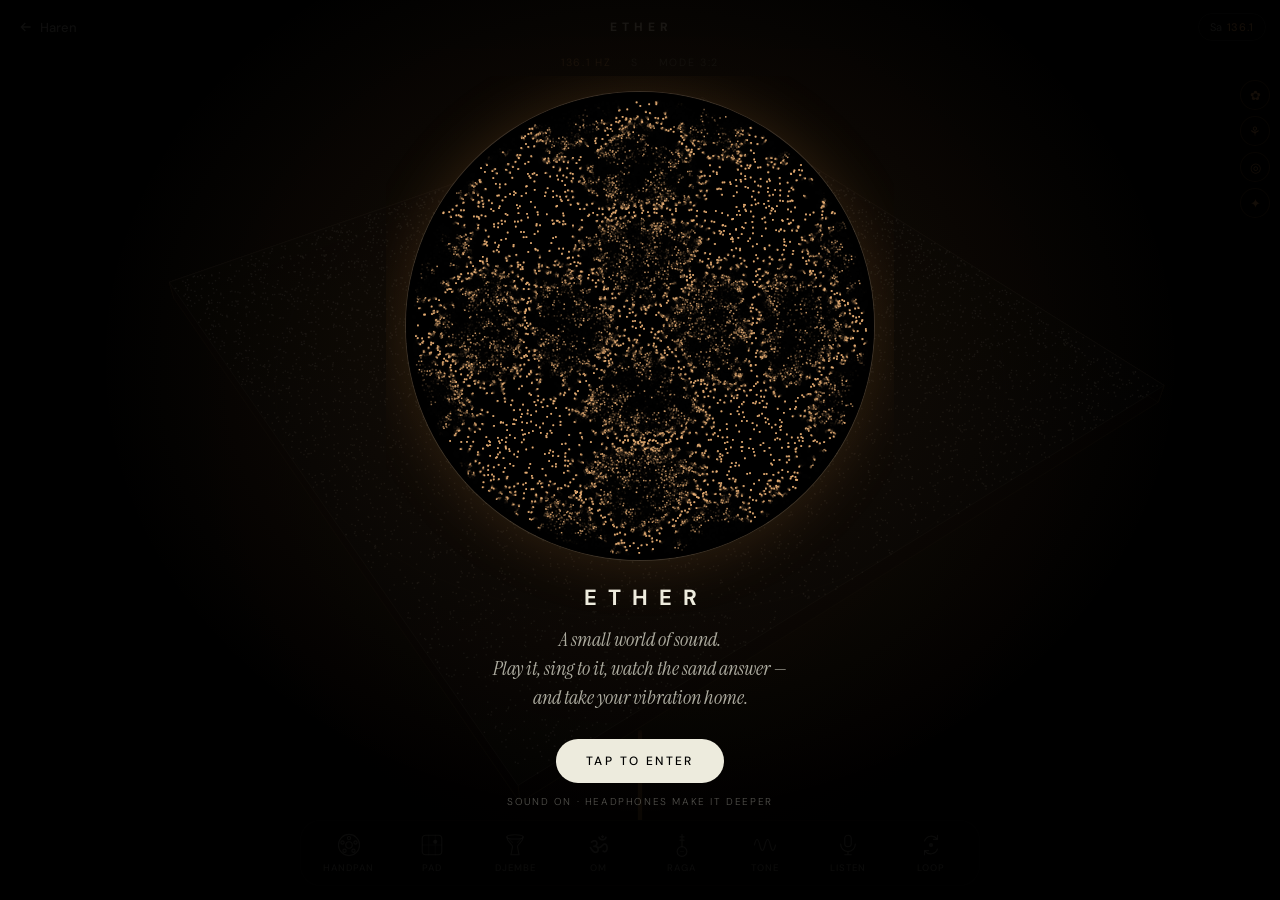
==== commit e9487372: "Ether: My pan is C# minor (Mantra No. 41); D Celtic Minor kept as a preset Co-Authored-By: Claude Op" ====
--- a/ether/index.html
+++ b/ether/index.html
@@ -47,12 +47,12 @@
 
   <!-- HANDPAN -->
   <div class="panel" data-p="handpan">
-    <div class="ph"><h2>Handpan <button class="hp-info" id="hpInfo" aria-label="About this handpan" aria-expanded="false">i</button></h2><p id="hpScale">D Celtic Minor</p></div>
+    <div class="ph"><h2>Handpan <button class="hp-info" id="hpInfo" aria-label="About this handpan" aria-expanded="false">i</button></h2><p id="hpScale">C# Minor</p></div>
     <div class="hp-card" id="hpCard" role="dialog" aria-label="About this handpan">
       <small>The instrument</small>
       <b>Mantra Handpans</b>
       <span>No. 41 · made in 2021 · India</span>
-      <span>Haren's own pan · D Celtic Minor</span>
+      <span>Haren's own pan · C# Minor 12</span>
       <a href="https://www.mantrahandpans.com" target="_blank" rel="noopener">mantrahandpans.com &#8599;</a>
     </div>
     <div class="hp" id="hp"></div>
@@ -200,6 +200,6 @@
 </div>
 
 <div class="toast" id="toast" role="status"></div>
-<script src="ether.min.js?v=6628fb58b7"></script>
+<script src="ether.min.js?v=f8ed6a4ab4"></script>
 </body>
 </html>
